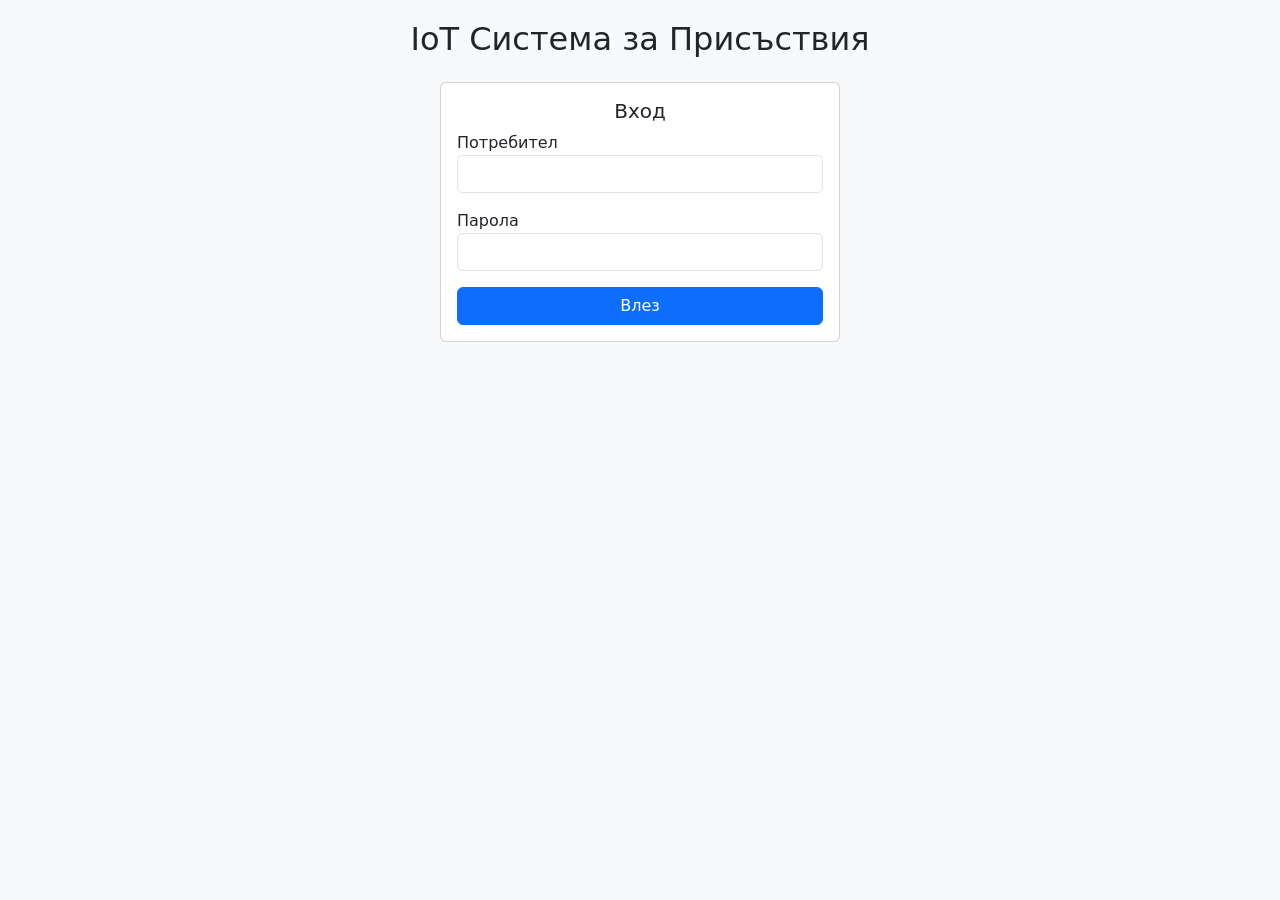
==== Students_server_FastAPI/index.html @ b5bf38dc "Student_system_server is updated to Students_server_FastAPI. The C code for the server is changed in" ====
<!DOCTYPE html>
<html lang="bg">
<head>
    <meta charset="UTF-8">
    <meta name="viewport" content="width=device-width, initial-scale=1.0">
    <title>Система за Присъствия</title>
    <link href="https://cdn.jsdelivr.net/npm/bootstrap@5.3.0/dist/css/bootstrap.min.css" rel="stylesheet">
    <style>
        .hidden { display: none !important; }
        body { background-color: #f8f9fa; padding-top: 20px; }
    </style>
</head>
<body>

<div class="container">
    <h2 class="text-center mb-4">IoT Система за Присъствия</h2>

    <div id="loginSection" class="card mx-auto" style="max-width: 400px;">
        <div class="card-body">
            <h5 class="card-title text-center">Вход</h5>
            <form id="loginForm">
                <div class="mb-3">
                    <label>Потребител</label>
                    <input type="text" id="username" class="form-control" required>
                </div>
                <div class="mb-3">
                    <label>Парола</label>
                    <input type="password" id="password" class="form-control" required>
                </div>
                <button type="submit" class="btn btn-primary w-100">Влез</button>
                <div id="loginError" class="text-danger mt-2 hidden">Грешни данни!</div>
            </form>
        </div>
    </div>

    <div id="dashboardSection" class="hidden">
        <div class="d-flex justify-content-between align-items-center mb-3">
            <h4 id="welcomeMessage">Добре дошли</h4>
            <button id="logoutBtn" class="btn btn-outline-danger">Изход</button>
        </div>

        <div id="teacherControls" class="card mb-4 hidden">
            <div class="card-header bg-success text-white">Управление на присъствия (Преподавател/Админ)</div>
            <div class="card-body">
                <form id="addAttendanceForm" class="row g-3 align-items-end">
                    <div class="col-auto">
                        <label>ID Студент</label>
                        <input type="number" id="addStudentId" class="form-control" required>
                    </div>
                    <div class="col-auto">
                        <label>ID Разписание</label>
                        <input type="number" id="addScheduleId" class="form-control" required>
                    </div>
                    <div class="col-auto">
                        <label>Статус</label>
                        <select id="addStatus" class="form-select">
                            <option value="Присъствие">Присъствие</option>
                            <option value="Отработване">Отработване</option>
                            <option value="Извинено">Извинено</option>
                        </select>
                    </div>
                    <div class="col-auto">
                        <button type="submit" class="btn btn-success">Добави ръчно</button>
                    </div>
                </form>
            </div>
        </div>

        <div class="card">
            <div class="card-header">Записи на присъствия</div>
            <div class="card-body">
                <table class="table table-striped">
                    <thead>
                        <tr>
                            <th>ID</th>
                            <th>Студент ID</th>
                            <th>Разписание ID</th>
                            <th>Време</th>
                            <th>Статус</th>
                            <th id="actionColumn" class="hidden">Действие</th>
                        </tr>
                    </thead>
                    <tbody id="attendanceTableBody">
                        </tbody>
                </table>
            </div>
        </div>
    </div>
</div>

<script>
    const API_BASE = "http://localhost:8000";
    let token = localStorage.getItem("token");
    let userRole = null;

    // Помощна функция за декодиране на JWT
    function parseJwt(token) {
        try {
            return JSON.parse(atob(token.split('.')[1]));
        } catch (e) {
            return null;
        }
    }

    // Проверка на състоянието при зареждане
    function checkAuthState() {
        if (token) {
            const payload = parseJwt(token);
            if (payload) {
                userRole = payload.role;
                document.getElementById('loginSection').classList.add('hidden');
                document.getElementById('dashboardSection').classList.remove('hidden');
                document.getElementById('welcomeMessage').innerText = `Здравей, ${payload.sub} (${userRole})`;
                
                if (userRole === 'teacher' || userRole === 'admin') {
                    document.getElementById('teacherControls').classList.remove('hidden');
                    document.getElementById('actionColumn').classList.remove('hidden');
                }
                loadAttendance();
            } else {
                logout();
            }
        }
    }

    // Логин логика
    document.getElementById('loginForm').addEventListener('submit', async (e) => {
        e.preventDefault();
        const formData = new FormData();
        formData.append("username", document.getElementById('username').value);
        formData.append("password", document.getElementById('password').value);

        try {
            const response = await fetch(`${API_BASE}/auth/login`, {
                method: 'POST',
                body: formData
            });

            if (response.ok) {
                const data = await response.json();
                token = data.access_token;
                localStorage.setItem("token", token);
                document.getElementById('loginError').classList.add('hidden');
                checkAuthState();
            } else {
                document.getElementById('loginError').classList.remove('hidden');
            }
        } catch (err) {
            console.error("Грешка при връзка със сървъра", err);
        }
    });

    // Извличане на присъствията
    async function loadAttendance() {
        try {
            const response = await fetch(`${API_BASE}/attendance`, {
                headers: { 'Authorization': `Bearer ${token}` }
            });
            const data = await response.json();
            const tbody = document.getElementById('attendanceTableBody');
            tbody.innerHTML = '';

            data.forEach(att => {
                const tr = document.createElement('tr');
                let deleteBtnHtml = '';
                if (userRole === 'teacher' || userRole === 'admin') {
                    deleteBtnHtml = `<td><button onclick="deleteAttendance(${att.id})" class="btn btn-sm btn-danger">Изтрий</button></td>`;
                }
                
                tr.innerHTML = `
                    <td>${att.id}</td>
                    <td>${att.student_id}</td>
                    <td>${att.schedule_id}</td>
                    <td>${new Date(att.timestamp).toLocaleString('bg-BG')}</td>
                    <td><span class="badge bg-info">${att.status}</span></td>
                    ${deleteBtnHtml}
                `;
                tbody.appendChild(tr);
            });
        } catch (err) {
            console.error("Грешка при зареждане на данните", err);
        }
    }

    // Ръчно добавяне на присъствие
    document.getElementById('addAttendanceForm').addEventListener('submit', async (e) => {
        e.preventDefault();
        const studentId = document.getElementById('addStudentId').value;
        const scheduleId = document.getElementById('addScheduleId').value;
        const status = document.getElementById('addStatus').value;

        // POST заявка с query параметри (така както е дефиниран ендпойнтът във FastAPI)
        const url = `${API_BASE}/attendance?student_id=${studentId}&schedule_id=${scheduleId}&status=${status}`;
        
        try {
            const response = await fetch(url, {
                method: 'POST',
                headers: { 'Authorization': `Bearer ${token}` }
            });
            if (response.ok) {
                loadAttendance();
                document.getElementById('addAttendanceForm').reset();
            } else {
                const err = await response.json();
                alert(`Грешка: ${err.detail}`);
            }
        } catch (err) {
            console.error(err);
        }
    });

    // Изтриване на присъствие
    async function deleteAttendance(id) {
        if (!confirm("Сигурни ли сте, че искате да изтриете този запис?")) return;
        try {
            const response = await fetch(`${API_BASE}/attendance/${id}`, {
                method: 'DELETE',
                headers: { 'Authorization': `Bearer ${token}` }
            });
            if (response.ok) {
                loadAttendance();
            } else {
                const err = await response.json();
                alert(`Грешка: ${err.detail}`);
            }
        } catch (err) {
            console.error(err);
        }
    }

    // Изход
    document.getElementById('logoutBtn').addEventListener('click', logout);
    function logout() {
        token = null;
        userRole = null;
        localStorage.removeItem("token");
        document.getElementById('dashboardSection').classList.add('hidden');
        document.getElementById('loginSection').classList.remove('hidden');
        document.getElementById('loginForm').reset();
    }

    // Инициализация
    checkAuthState();
</script>
</body>
</html>
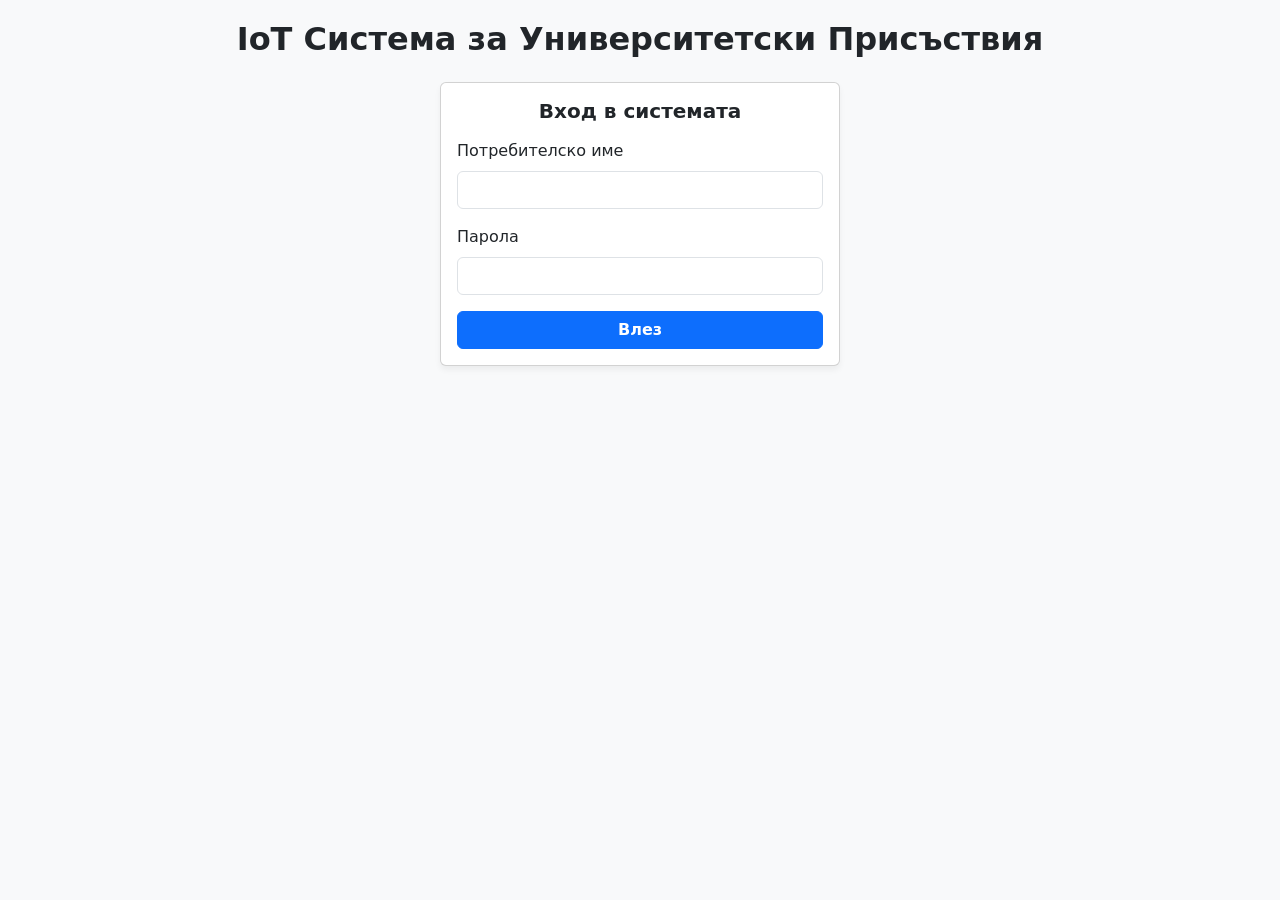
==== commit 755a0b34: "Added all of basic CRUD functionalities, including in the frontend" ====
--- a/Students_server_FastAPI/index.html
+++ b/Students_server_FastAPI/index.html
@@ -7,102 +7,246 @@
     <link href="https://cdn.jsdelivr.net/npm/bootstrap@5.3.0/dist/css/bootstrap.min.css" rel="stylesheet">
     <style>
         .hidden { display: none !important; }
-        body { background-color: #f8f9fa; padding-top: 20px; }
+        body { background-color: #f8f9fa; padding-top: 20px; padding-bottom: 50px; }
+        .card { box-shadow: 0 4px 6px rgba(0,0,0,0.05); margin-bottom: 20px; }
+        .table-responsive { max-height: 400px; overflow-y: auto; }
     </style>
 </head>
 <body>
 
-<div class="container">
-    <h2 class="text-center mb-4">IoT Система за Присъствия</h2>
+<div class="container-fluid" style="max-width: 1400px;">
+    <h2 class="text-center mb-4 text-dark fw-bold">IoT Система за Университетски Присъствия</h2>
 
     <div id="loginSection" class="card mx-auto" style="max-width: 400px;">
         <div class="card-body">
-            <h5 class="card-title text-center">Вход</h5>
+            <h5 class="card-title text-center fw-bold mb-3">Вход в системата</h5>
             <form id="loginForm">
                 <div class="mb-3">
-                    <label>Потребител</label>
+                    <label class="form-label">Потребителско име</label>
                     <input type="text" id="username" class="form-control" required>
                 </div>
                 <div class="mb-3">
-                    <label>Парола</label>
+                    <label class="form-label">Парола</label>
                     <input type="password" id="password" class="form-control" required>
                 </div>
-                <button type="submit" class="btn btn-primary w-100">Влез</button>
-                <div id="loginError" class="text-danger mt-2 hidden">Грешни данни!</div>
+                <button type="submit" class="btn btn-primary w-100 fw-bold">Влез</button>
+                <div id="loginError" class="text-danger mt-2 text-center hidden">Грешни потребителски данни!</div>
             </form>
         </div>
     </div>
 
     <div id="dashboardSection" class="hidden">
-        <div class="d-flex justify-content-between align-items-center mb-3">
-            <h4 id="welcomeMessage">Добре дошли</h4>
-            <button id="logoutBtn" class="btn btn-outline-danger">Изход</button>
+        <div class="d-flex justify-content-between align-items-center mb-4 bg-white p-3 rounded shadow-sm border">
+            <h5 id="welcomeMessage" class="mb-0 fw-bold text-secondary">Добре дошли</h5>
+            <div>
+                <button id="showCurriculumBtn" class="btn btn-primary btn-sm hidden" onclick="navigate('curriculumView')">📚 Учебен план и График</button>
+                <button id="showCreateUserBtn" class="btn btn-dark btn-sm hidden me-2" onclick="navigate('createUserView')">👥 Потребители, Лица и Групи</button>
+                <button id="logoutBtn" class="btn btn-outline-danger btn-sm fw-bold">🚪 Изход</button>
+            </div>
         </div>
 
-        <div id="teacherControls" class="card mb-4 hidden">
-            <div class="card-header bg-success text-white">Управление на присъствия (Преподавател/Админ)</div>
-            <div class="card-body">
-                <form id="addAttendanceForm" class="row g-3 align-items-end">
-                    <div class="col-auto">
-                        <label>ID Студент</label>
-                        <input type="number" id="addStudentId" class="form-control" required>
-                    </div>
-                    <div class="col-auto">
-                        <label>ID Разписание</label>
-                        <input type="number" id="addScheduleId" class="form-control" required>
-                    </div>
-                    <div class="col-auto">
-                        <label>Статус</label>
-                        <select id="addStatus" class="form-select">
-                            <option value="Присъствие">Присъствие</option>
-                            <option value="Отработване">Отработване</option>
-                            <option value="Извинено">Извинено</option>
+        <div id="attendanceView" class="view-panel">
+            <div id="teacherControls" class="card border-success hidden">
+                <div class="card-header bg-success text-white fw-bold">✍️ Ръчно отчитане на посещение</div>
+                <div class="card-body">
+                    <form id="addAttendanceForm" class="row g-3 align-items-end">
+                        <div class="col-md-2">
+                            <label class="small fw-bold text-muted">Филтър Група</label>
+                            <select id="filterAttGroup" class="form-select form-select-sm"><option value="" selected>-- Всички --</option></select>
+                        </div>
+                        <div class="col-md-3">
+                            <label class="small fw-bold text-muted">Студент</label>
+                            <select id="addStudentId" class="form-select form-select-sm" required><option value="" disabled selected>Зареждане...</option></select>
+                        </div>
+                        <div class="col-md-3">
+                            <label class="small fw-bold text-muted">Дисциплина и Час</label>
+                            <select id="addScheduleId" class="form-select form-select-sm" required><option value="" disabled selected>Зареждане...</option></select>
+                        </div>
+                        <div class="col-md-2">
+                            <label class="small fw-bold text-muted">Дата на провеждане</label>
+                            <input type="date" id="addDate" class="form-control form-control-sm" required>
+                        </div>
+                        <div class="col-md-1">
+                            <label class="small fw-bold text-muted">Статус</label>
+                            <select id="addStatus" class="form-select form-select-sm">
+                                <option value="present">Присъствие</option><option value="makeup">Отработване</option><option value="excused">Извинено</option>
+                            </select>
+                        </div>
+                        <div class="col-md-1"><button type="submit" class="btn btn-success btn-sm w-100 fw-bold">Запиши</button></div>
+                    </form>
+                </div>
+            </div>
+
+            <div class="card border-dark">
+                <div class="card-header bg-dark text-white fw-bold d-flex justify-content-between align-items-center">
+                    <span>📋 Дневен журнал на посещенията</span>
+                    <div class="d-flex gap-2">
+                        <input type="text" id="searchAttInput" class="form-control form-control-sm" placeholder="🔍 Търси Име или ФН..." style="width: 250px;">
+                    </div>
+                </div>
+                <div class="card-body p-0">
+                    <div class="table-responsive" style="min-height: 300px;">
+                        <table class="table table-striped table-hover mb-0 align-middle">
+                            <thead class="table-secondary">
+                                <tr><th>Дата и час</th><th>Студент</th><th>Дисциплина (Тип)</th><th>Статус</th><th>Източник</th><th id="actionColumn" class="hidden text-center">Действия</th></tr>
+                            </thead>
+                            <tbody id="attendanceTableBody">
+                                <tr><td colspan="6" class="text-center text-muted">Зареждане на данни...</td></tr>
+                            </tbody>
+                        </table>
+                    </div>
+                </div>
+                <div class="card-footer bg-light d-flex justify-content-between align-items-center">
+                    <span id="attTotalRecords" class="small fw-bold text-muted">Общо: 0 записа</span>
+                    <div class="btn-group">
+                        <button id="btnPrevPage" class="btn btn-sm btn-outline-dark fw-bold">← Предишна</button>
+                        <span id="attPageInfo" class="btn btn-sm btn-dark disabled">Стр. 1</span>
+                        <button id="btnNextPage" class="btn btn-sm btn-outline-dark fw-bold">Следваща →</button>
+                    </div>
+                </div>
+            </div>
+        </div>
+
+        <div id="createUserView" class="view-panel hidden">
+            <div class="card border-dark mb-4">
+                <div class="card-header bg-dark text-white d-flex justify-content-between align-items-center fw-bold">
+                    <span>➕ Регистрация на нов Студент / Преподавател / Админ</span>
+                    <button class="btn btn-sm btn-outline-light" onclick="navigate('attendanceView')">← Обратно към присъствия</button>
+                </div>
+                <div class="card-body">
+                    <div class="mb-3 col-md-3">
+                        <label class="fw-bold text-secondary">Изберете тип профил:</label>
+                        <select id="clerkRoleSelector" class="form-select bg-light fw-bold">
+                            <option value="student">Студент</option><option value="teacher">Преподавател</option><option value="admin">Администратор</option>
                         </select>
                     </div>
-                    <div class="col-auto">
-                        <button type="submit" class="btn btn-success">Добави ръчно</button>
-                    </div>
-                </form>
+                    <form id="clerkRegistrationForm" class="row g-3">
+                        <div class="col-md-6" id="clerkNameWrapper"><label class="form-label">Три имена</label><input type="text" id="clerkName" class="form-control" required></div>
+                        <div class="col-md-3"><label class="form-label">Потребителско име</label><input type="text" id="clerkUsername" class="form-control" required></div>
+                        <div class="col-md-3"><label class="form-label">Парола</label><input type="password" id="clerkPassword" class="form-control" required></div>
+                        <div id="clerkStudentFields" class="row g-3 mt-1 p-0 m-0">
+                            <div class="col-md-3"><label class="text-primary fw-bold">Факултетен номер</label><input type="text" id="clerkFacultyNumber" class="form-control border-primary"></div>
+                            <div class="col-md-3"><label class="text-primary fw-bold">RFID UID код</label><input type="text" id="clerkRfidUid" class="form-control border-primary"></div>
+                            <div class="col-md-2"><label class="text-primary fw-bold">Група (номер)</label><input type="text" id="clerkGroupName" class="form-control border-primary"></div>
+                            <div class="col-md-2"><label class="text-primary fw-bold">Курс</label>
+                                <select id="clerkGroupYear" class="form-select border-primary"><option value="1">1</option><option value="2">2</option><option value="3">3</option><option value="4">4</option></select>
+                            </div>
+                            <div class="col-md-2"><label class="text-primary fw-bold">Специалност</label><input type="text" id="clerkGroupMajor" class="form-control border-primary" placeholder="КСТ"></div>
+                        </div>
+                        <div id="clerkTeacherFields" class="row g-3 mt-1 p-0 m-0 hidden">
+                            <div class="col-md-6"><label class="text-success fw-bold">Академична длъжност</label><input type="text" id="clerkTitle" class="form-control border-success"></div>
+                            <div class="col-md-6"><label class="text-success fw-bold">Катедра</label><input type="text" id="clerkDepartment" class="form-control border-success"></div>
+                        </div>
+                        <div class="col-12 mt-3"><button type="submit" class="btn btn-dark w-100 fw-bold">Запиши в системата</button></div>
+                    </form>
+                </div>
+            </div>
+            
+            <div class="row g-3">
+                <div class="col-md-5">
+                    <div class="card border-primary h-100"><div class="card-header bg-primary text-white fw-bold">👨‍🎓 Студенти</div>
+                        <div class="card-body p-0"><div class="table-responsive"><table class="table table-sm table-striped mb-0 align-middle"><thead class="table-light"><tr><th>Име</th><th>ФН</th><th class="text-end">Действие</th></tr></thead><tbody id="adminStudentsTableBody"></tbody></table></div></div>
+                    </div>
+                </div>
+                <div class="col-md-4">
+                    <div class="card border-success h-100"><div class="card-header bg-success text-white fw-bold">👩‍🏫 Преподаватели</div>
+                        <div class="card-body p-0"><div class="table-responsive"><table class="table table-sm table-striped mb-0 align-middle"><thead class="table-light"><tr><th>Име</th><th>Катедра</th><th class="text-end">Действие</th></tr></thead><tbody id="adminTeachersTableBody"></tbody></table></div></div>
+                    </div>
+                </div>
+                <div class="col-md-3">
+                    <div class="card border-warning h-100"><div class="card-header bg-warning text-dark fw-bold">📚 Групи</div>
+                        <div class="card-body p-0"><div class="table-responsive"><table class="table table-sm table-striped mb-0 align-middle"><thead class="table-light"><tr><th>Група</th><th>Спец.</th><th class="text-end">Действие</th></tr></thead><tbody id="adminGroupsTableBody"></tbody></table></div></div>
+                    </div>
+                </div>
             </div>
         </div>
 
-        <div class="card">
-            <div class="card-header">Записи на присъствия</div>
-            <div class="card-body">
-                <table class="table table-striped">
-                    <thead>
-                        <tr>
-                            <th>ID</th>
-                            <th>Студент ID</th>
-                            <th>Разписание ID</th>
-                            <th>Време</th>
-                            <th>Статус</th>
-                            <th id="actionColumn" class="hidden">Действие</th>
-                        </tr>
-                    </thead>
-                    <tbody id="attendanceTableBody">
-                        </tbody>
-                </table>
+        <div id="curriculumView" class="view-panel hidden">
+            <div class="d-flex justify-content-between align-items-center mb-3">
+                <h3 class="mb-0 fw-bold text-dark">Администриране на Семестриалния План</h3>
+                <button onclick="navigate('attendanceView')" class="btn btn-outline-dark btn-sm">← Назад</button>
+            </div>
+            
+            <div class="row g-3">
+                <div class="col-md-4">
+                    <div class="card border-dark h-100"><div class="card-header bg-dark text-white fw-bold">1. Дисциплини (Courses)</div>
+                        <div class="card-body d-flex flex-column">
+                            <form id="createCourseForm" class="mb-3">
+                                <div class="input-group input-group-sm"><input type="text" id="courseName" class="form-control" placeholder="Име на предмет" required><button type="submit" class="btn btn-dark fw-bold">Добави</button></div>
+                            </form>
+                            <hr class="mt-0"><div class="overflow-auto"><ul class="list-group list-group-flush" id="coursesList"></ul></div>
+                        </div>
+                    </div>
+                </div>
+
+                <div class="col-md-4">
+                    <div class="card border-secondary h-100"><div class="card-header bg-secondary text-white fw-bold">2. Зачисляване на Учебен План</div>
+                        <div class="card-body d-flex flex-column">
+                            <form id="createGroupCourseForm" class="mb-3 row g-2">
+                                <div class="mb-1"><select id="gcGroupId" class="form-select form-select-sm" required></select></div>
+                                <div class="mb-1"><select id="gcCourseId" class="form-select form-select-sm" required></select></div>
+                                <div class="mb-1"><select id="gcTeacherId" class="form-select form-select-sm"></select></div>
+                                <div class="mb-2"><select id="gcType" class="form-select form-select-sm"><option value="lecture">Лекция</option><option value="exercise">Упражнение</option><option value="lab">Лабораторно упр.</option></select></div>
+                                <button type="submit" class="btn btn-secondary btn-sm w-100 fw-bold">Свържи в план</button>
+                            </form>
+                            <hr class="mt-0"><div class="overflow-auto"><ul class="list-group list-group-flush" id="groupCoursesList"></ul></div>
+                        </div>
+                    </div>
+                </div>
+
+                <div class="col-md-4">
+                    <div class="card border-primary h-100"><div class="card-header bg-primary text-white fw-bold">3. Седмичен График на Залите</div>
+                        <div class="card-body d-flex flex-column" style="max-height: 550px; overflow-y: auto;">
+                            <form id="createScheduleForm" class="row g-2 small">
+                                <div class="col-12"><select id="schedGcId" class="form-select form-select-sm" required></select></div>
+                                <div class="col-6"><input type="text" id="schedRoom" class="form-control form-control-sm" placeholder="Зала №" required></div>
+                                <div class="col-6"><select id="schedDay" class="form-select form-select-sm"><option value="0">Понеделник</option><option value="1">Вторник</option><option value="2">Сряда</option><option value="3">Четвъртък</option><option value="4">Петък</option><option value="5">Събота</option></select></div>
+                                <div class="col-6"><label class="m-0">Начало</label><input type="time" id="schedStartTime" class="form-control form-control-sm" required></div>
+                                <div class="col-6"><label class="m-0">Край</label><input type="time" id="schedEndTime" class="form-control form-control-sm" required></div>
+                                <div class="col-6"><select id="schedParity" class="form-select form-select-sm"><option value="all">Всяка седм.</option><option value="odd">Нечетна</option><option value="even">Четна</option></select></div>
+                                <div class="col-6"><select id="schedSubgroup" class="form-select form-select-sm"><option value="">Цяла група</option><option value="A">Поток А</option><option value="B">Поток Б</option></select></div>
+                                <div class="col-6"><label class="m-0">От дата</label><input type="date" id="schedStartDate" class="form-control form-control-sm" required></div>
+                                <div class="col-6"><label class="m-0">До дата</label><input type="date" id="schedEndDate" class="form-control form-control-sm" required></div>
+                                <div class="col-12"><button type="submit" class="btn btn-primary btn-sm w-100 fw-bold">Запиши в Часовия график</button></div>
+                            </form>
+                            <hr><div class="overflow-auto"><ul class="list-group list-group-flush" id="schedulesList"></ul></div>
+                        </div>
+                    </div>
+                </div>
             </div>
         </div>
     </div>
 </div>
 
+<div class="modal fade" id="editAttendanceModal" tabindex="-1"><div class="modal-dialog modal-sm"><div class="modal-content"><div class="modal-header bg-warning fw-bold"><h5>✏️ Редакция Статус</h5><button type="button" class="btn-close" data-bs-dismiss="modal"></button></div><form id="editAttendanceForm"><div class="modal-body"><input type="hidden" id="editAttId"><label>Нов Статус</label><select id="editAttStatus" class="form-select"><option value="present">Присъствие</option><option value="makeup">Отработване</option><option value="excused">Извинено</option></select></div><div class="modal-footer"><button type="submit" class="btn btn-primary btn-sm w-100">Запази</button></div></form></div></div></div>
+
+<div class="modal fade" id="editGroupModal" tabindex="-1"><div class="modal-dialog modal-sm"><div class="modal-content"><div class="modal-header bg-warning fw-bold"><h5>✏️ Редакция Група</h5><button type="button" class="btn-close" data-bs-dismiss="modal"></button></div><form id="editGroupForm"><div class="modal-body"><input type="hidden" id="editGroupId"><div class="mb-2"><label>Група (Номер)</label><input type="text" id="editGroupName" class="form-control"></div><div class="mb-2"><label>Курс</label><input type="number" id="editGroupYear" class="form-control"></div><div class="mb-2"><label>Спец.</label><input type="text" id="editGroupMajor" class="form-control"></div></div><div class="modal-footer"><button type="submit" class="btn btn-primary btn-sm w-100">Запази</button></div></form></div></div></div>
+
+<div class="modal fade" id="editStudentModal" tabindex="-1"><div class="modal-dialog"><div class="modal-content"><div class="modal-header bg-warning fw-bold"><h5>✏️ Редакция на Студент</h5><button type="button" class="btn-close" data-bs-dismiss="modal"></button></div><form id="editStudentForm"><div class="modal-body"><input type="hidden" id="editStudentId"><div class="mb-2"><label>Три имена</label><input type="text" id="editStudentName" class="form-control" required></div><div class="mb-2"><label>Факултетен номер</label><input type="text" id="editStudentFN" class="form-control" required></div><div class="mb-2"><label>RFID UID код</label><input type="text" id="editStudentRFID" class="form-control" required></div><div class="row g-2 border p-2 bg-light rounded"><p class="m-0 small fw-bold text-muted">Нова структура на Групата (при промяна)</p><div class="col-4"><input type="text" id="editStudentGName" class="form-control form-control-sm" placeholder="Група"></div><div class="col-4"><input type="number" id="editStudentGYear" class="form-control form-control-sm" placeholder="Курс"></div><div class="col-4"><input type="text" id="editStudentGMajor" class="form-control form-control-sm" placeholder="Спец."></div></div></div><div class="modal-footer"><button type="submit" class="btn btn-primary btn-sm">Запази</button></div></form></div></div></div>
+
+<div class="modal fade" id="editTeacherModal" tabindex="-1"><div class="modal-dialog"><div class="modal-content"><div class="modal-header bg-warning fw-bold"><h5>✏️ Редакция на Преподавател</h5><button type="button" class="btn-close" data-bs-dismiss="modal"></button></div><form id="editTeacherForm"><div class="modal-body"><input type="hidden" id="editTeacherId"><div class="mb-2"><label>Име</label><input type="text" id="editTeacherName" class="form-control" required></div><div class="mb-2"><label>Академична титла</label><input type="text" id="editTeacherTitle" class="form-control"></div><div class="mb-2"><label>Катедра</label><input type="text" id="editTeacherDept" class="form-control"></div></div><div class="modal-footer"><button type="submit" class="btn btn-primary btn-sm">Запази</button></div></form></div></div></div>
+
+<div class="modal fade" id="editCourseModal" tabindex="-1"><div class="modal-dialog modal-sm"><div class="modal-content"><div class="modal-header bg-warning fw-bold"><h5>✏️ Редакция на Дисциплина</h5><button type="button" class="btn-close" data-bs-dismiss="modal"></button></div><form id="editCourseForm"><div class="modal-body"><input type="hidden" id="editCourseId"><div class="mb-3"><label>Име на предмета</label><input type="text" id="editCourseName" class="form-control" required></div></div><div class="modal-footer"><button type="submit" class="btn btn-primary btn-sm w-100">Запази</button></div></form></div></div></div>
+
+<div class="modal fade" id="editGroupCourseModal" tabindex="-1"><div class="modal-dialog"><div class="modal-content"><div class="modal-header bg-warning fw-bold"><h5>✏️ Редакция на зачислен план</h5><button type="button" class="btn-close" data-bs-dismiss="modal"></button></div><form id="editGroupCourseForm"><div class="modal-body"><input type="hidden" id="editGcId"><div class="mb-2"><label>Група</label><select id="editGcGroupId" class="form-select"></select></div><div class="mb-2"><label>Предмет</label><select id="editGcCourseId" class="form-select"></select></div><div class="mb-2"><label>Преподавател</label><select id="editGcTeacherId" class="form-select"></select></div><div class="mb-2"><label>Тип урок</label><select id="editGcType" class="form-select"><option value="lecture">Лекция</option><option value="exercise">Упражнение</option><option value="lab">Лабораторно упр.</option></select></div><div class="mb-2"><label>Семестър</label><input type="number" id="editGcSemester" class="form-control"></div></div><div class="modal-footer"><button type="submit" class="btn btn-primary btn-sm">Запази</button></div></form></div></div></div>
+
+<div class="modal fade" id="editScheduleModal" tabindex="-1"><div class="modal-dialog"><div class="modal-content"><div class="modal-header bg-warning fw-bold"><h5>✏️ Редакция на Час от Графика</h5><button type="button" class="btn-close" data-bs-dismiss="modal"></button></div><form id="editScheduleForm"><div class="modal-body row g-2 small"><input type="hidden" id="editSchedId"><div class="col-6"><label>Зала</label><input type="text" id="editSchedRoom" class="form-control form-control-sm" required></div><div class="col-6"><label>Ден</label><select id="editSchedDay" class="form-select form-select-sm"><option value="0">Понеделник</option><option value="1">Вторник</option><option value="2">Сряда</option><option value="3">Четвъртък</option><option value="4">Петък</option><option value="5">Събота</option></select></div><div class="col-6"><label>Начало</label><input type="time" id="editSchedStart" class="form-control form-control-sm" required></div><div class="col-6"><label>Край</label><input type="time" id="editSchedEnd" class="form-control form-control-sm" required></div><div class="col-6"><label>Седмица</label><select id="editSchedParity" class="form-select form-select-sm"><option value="all">Всяка</option><option value="odd">Нечетна</option><option value="even">Четна</option></select></div><div class="col-6"><label>Подгрупа</label><select id="editSchedSub" class="form-select form-select-sm"><option value="">Цялата</option><option value="A">А</option><option value="B">Б</option></select></div><div class="col-6"><label>От дата</label><input type="date" id="editSchedSDate" class="form-control form-control-sm" required></div><div class="col-6"><label>До дата</label><input type="date" id="editSchedEDate" class="form-control form-control-sm" required></div></div><div class="modal-footer"><button type="submit" class="btn btn-primary btn-sm">Запази</button></div></form></div></div></div>
+
+<script src="https://cdn.jsdelivr.net/npm/bootstrap@5.3.0/dist/js/bootstrap.bundle.min.js"></script>
 <script>
     const API_BASE = "http://localhost:8000";
     let token = localStorage.getItem("token");
     let userRole = null;
-
-    // Помощна функция за декодиране на JWT
-    function parseJwt(token) {
-        try {
-            return JSON.parse(atob(token.split('.')[1]));
-        } catch (e) {
-            return null;
-        }
-    }
-
-    // Проверка на състоянието при зареждане
+    let globalData = { groups: [], courses: [], teachers: [], students: [], groupCourses: [], schedules: [] };
+
+    // Променливи за Пагинация
+    let currentPage = 1;
+    const itemsPerPage = 50;
+    let searchTimer = null;
+
+    function parseJwt(t) { try { return JSON.parse(atob(t.split('.')[1])); } catch (e) { return null; } }
+    function navigate(viewId) { document.querySelectorAll('.view-panel').forEach(p => p.classList.add('hidden')); document.getElementById(viewId).classList.remove('hidden'); }
+
     function checkAuthState() {
         if (token) {
             const payload = parseJwt(token);
@@ -110,136 +254,238 @@
                 userRole = payload.role;
                 document.getElementById('loginSection').classList.add('hidden');
                 document.getElementById('dashboardSection').classList.remove('hidden');
-                document.getElementById('welcomeMessage').innerText = `Здравей, ${payload.sub} (${userRole})`;
+                document.getElementById('welcomeMessage').innerText = `Здравей, ${payload.sub} [${userRole.toUpperCase()}]`;
                 
                 if (userRole === 'teacher' || userRole === 'admin') {
                     document.getElementById('teacherControls').classList.remove('hidden');
                     document.getElementById('actionColumn').classList.remove('hidden');
                 }
+                if (userRole === 'admin') {
+                    document.getElementById('showCreateUserBtn').classList.remove('hidden');
+                    document.getElementById('showCurriculumBtn').classList.remove('hidden');
+                }
                 loadAttendance();
-            } else {
-                logout();
-            }
+                if (userRole === 'admin' || userRole === 'teacher') loadDropdownData();
+            } else { logout(); }
         }
     }
 
-    // Логин логика
     document.getElementById('loginForm').addEventListener('submit', async (e) => {
-        e.preventDefault();
-        const formData = new FormData();
-        formData.append("username", document.getElementById('username').value);
-        formData.append("password", document.getElementById('password').value);
-
+        e.preventDefault(); const fd = new FormData(); fd.append("username", document.getElementById('username').value); fd.append("password", document.getElementById('password').value);
+        try { const r = await fetch(`${API_BASE}/auth/login`, { method: 'POST', body: fd });
+            if (r.ok) { token = (await r.json()).access_token; localStorage.setItem("token", token); document.getElementById('loginError').classList.add('hidden'); checkAuthState(); } 
+            else { document.getElementById('loginError').classList.remove('hidden'); }
+        } catch (err) { console.error(err); }
+    });
+
+    async function loadDropdownData() {
+        const h = { 'Authorization': `Bearer ${token}` };
         try {
-            const response = await fetch(`${API_BASE}/auth/login`, {
-                method: 'POST',
-                body: formData
-            });
-
-            if (response.ok) {
-                const data = await response.json();
-                token = data.access_token;
-                localStorage.setItem("token", token);
-                document.getElementById('loginError').classList.add('hidden');
-                checkAuthState();
-            } else {
-                document.getElementById('loginError').classList.remove('hidden');
-            }
-        } catch (err) {
-            console.error("Грешка при връзка със сървъра", err);
+            // Добавяме проверка r.ok, за да връщаме празен масив [] при грешка, вместо да крашва
+            const [grp, crs, tchr, std, gc, sch] = await Promise.all([
+                fetch(`${API_BASE}/auth/groups`, {headers:h}).then(r => r.ok ? r.json() : []),
+                fetch(`${API_BASE}/admin/courses`, {headers:h}).then(r => r.ok ? r.json() : []),
+                fetch(`${API_BASE}/auth/teachers`, {headers:h}).then(r => r.ok ? r.json() : []),
+                fetch(`${API_BASE}/auth/students`, {headers:h}).then(r => r.ok ? r.json() : []),
+                fetch(`${API_BASE}/admin/group-courses`, {headers:h}).then(r => r.ok ? r.json() : []),
+                fetch(`${API_BASE}/admin/schedules`, {headers:h}).then(r => r.ok ? r.json() : [])
+            ]);
+            globalData = { groups: grp, courses: crs, teachers: tchr, students: std, groupCourses: gc, schedules: sch };
+            populateDropdowns(); populateAdminLists();
+        } catch (e) { console.error("Грешка при зареждане на справочните данни:", e); }
+    }
+
+    function populateDropdowns() {
+        const fill = (id, arr, template) => {
+            const el = document.getElementById(id); if (!el) return;
+            el.innerHTML = '<option value="" disabled selected>-- Изберете --</option>';
+            arr.forEach(x => el.innerHTML += template(x));
+        };
+        fill('gcGroupId', globalData.groups, g => `<option value="${g.id}">Гр. ${g.name} (${g.major})</option>`);
+        fill('editGcGroupId', globalData.groups, g => `<option value="${g.id}">Гр. ${g.name} (${g.major})</option>`);
+        fill('gcCourseId', globalData.courses, c => `<option value="${c.id}">${c.name}</option>`);
+        fill('editGcCourseId', globalData.courses, c => `<option value="${c.id}">${c.name}</option>`);
+        fill('gcTeacherId', globalData.teachers, t => `<option value="${t.id}">${t.title||''} ${t.name}</option>`);
+        fill('editGcTeacherId', globalData.teachers, t => `<option value="${t.id}">${t.title||''} ${t.name}</option>`);
+        document.getElementById('gcTeacherId').innerHTML = '<option value="">-- Без преподавател --</option>' + document.getElementById('gcTeacherId').innerHTML;
+        document.getElementById('editGcTeacherId').innerHTML = '<option value="">-- Без преподавател --</option>' + document.getElementById('editGcTeacherId').innerHTML;
+
+        const tm = { 'lecture': 'Лекция', 'exercise': 'Упраж.', 'lab': 'Лаб.' };
+        fill('schedGcId', globalData.groupCourses, gc => {
+            let g = globalData.groups.find(x => x.id === gc.group_id), c = globalData.courses.find(x => x.id === gc.course_id);
+            return `<option value="${gc.id}">Гр. ${g?.name||'?'} - ${c?.name||'?'} (${tm[gc.type]})</option>`;
+        });
+        
+        const fGrp = document.getElementById('filterAttGroup'); if(fGrp) {
+            fGrp.innerHTML = '<option value="" selected>-- Всички --</option>';
+            globalData.groups.forEach(g => fGrp.innerHTML += `<option value="${g.id}">Група ${g.name}</option>`);
         }
-    });
-
-    // Извличане на присъствията
+        renderFilteredStudents("");
+
+        const days = ["Пон", "Вто", "Сря", "Чет", "Пет", "Съб", "Нед"];
+        fill('addScheduleId', globalData.schedules, s => {
+            let gc = globalData.groupCourses.find(x => x.id === s.group_course_id);
+            let c = globalData.courses.find(x => gc && x.id === gc.course_id);
+            return `<option value="${s.id}">${c?.name||'Предмет'} (${tm[gc?.type]}) | ${days[s.day_of_week]} ${s.start_time} (Зала ${s.room_number})</option>`;
+        });
+    }
+
+    function renderFilteredStudents(gId) {
+        const el = document.getElementById('addStudentId'); if(!el) return;
+        el.innerHTML = '<option value="" disabled selected>Изберете студент...</option>';
+        let arr = globalData.students; if(gId) arr = arr.filter(s => s.group_id == parseInt(gId));
+        arr.forEach(s => el.innerHTML += `<option value="${s.student_id}">${s.name} (ФН: ${s.faculty_number})</option>`);
+    }
+    document.getElementById('filterAttGroup')?.addEventListener('change', (e) => renderFilteredStudents(e.target.value));
+
+    function populateAdminLists() {
+        const cList = document.getElementById('coursesList'); if(cList) { cList.innerHTML=''; globalData.courses.forEach(c => cList.innerHTML+=`<li class="list-group-item d-flex justify-content-between align-middle py-1 px-2"><span class="small">${c.name}</span><button class="btn btn-link btn-sm p-0 text-decoration-none" onclick="openEditCourse(${c.id}, '${c.name.replace(/'/g, "\\'")}')">✏️</button></li>`);}
+        const gcList = document.getElementById('groupCoursesList'); if(gcList) { gcList.innerHTML=''; globalData.groupCourses.forEach(gc => { let g=globalData.groups.find(x=>x.id===gc.group_id); let c=globalData.courses.find(x=>x.id===gc.course_id); gcList.innerHTML+=`<li class="list-group-item d-flex justify-content-between align-middle py-1 px-2"><span class="small">Гр.${g?.name} - ${c?.name}</span><button class="btn btn-link btn-sm p-0 text-decoration-none" onclick="openEditGc(${gc.id}, ${gc.group_id}, ${gc.course_id}, ${gc.teacher_id}, '${gc.type}', ${gc.semester})">✏️</button></li>` });}
+        const sList = document.getElementById('schedulesList'); if(sList) { sList.innerHTML=''; globalData.schedules.forEach(s => { let gc=globalData.groupCourses.find(x=>x.id===s.group_course_id); let c=globalData.courses.find(x=>gc && x.id===gc.course_id); sList.innerHTML+=`<li class="list-group-item d-flex justify-content-between align-middle py-1 px-2"><span class="small">${c?.name||'Час'} - Зала ${s.room_number}</span><button class="btn btn-link btn-sm p-0 text-decoration-none" onclick="openEditSched(${s.id},'${s.room_number}',${s.day_of_week},'${s.start_time}','${s.end_time}','${s.week_parity}','${s.subgroup||''}','${s.start_date}','${s.end_date}')">✏️</button></li>` });}
+        
+        const stdBody = document.getElementById('adminStudentsTableBody'); if(stdBody) {stdBody.innerHTML=''; globalData.students.forEach(s => stdBody.innerHTML+=`<tr><td>${s.name}</td><td>${s.faculty_number}</td><td class="text-end"><button class="btn btn-sm btn-outline-secondary py-0" onclick="openEditStudent(${s.student_id},'${s.name}','${s.faculty_number}','${s.rfid_uid}')">✏️</button></td></tr>`);}
+        const tchBody = document.getElementById('adminTeachersTableBody'); if(tchBody) {tchBody.innerHTML=''; globalData.teachers.forEach(t => tchBody.innerHTML+=`<tr><td>${t.title||''} ${t.name}</td><td>${t.department||'-'}</td><td class="text-end"><button class="btn btn-sm btn-outline-secondary py-0" onclick="openEditTeacher(${t.id},'${t.name}','${t.title||''}','${t.department||''}')">✏️</button></td></tr>`);}
+        const grpBody = document.getElementById('adminGroupsTableBody'); if(grpBody) {grpBody.innerHTML=''; globalData.groups.forEach(g => grpBody.innerHTML+=`<tr><td>${g.name} (К:${g.year})</td><td>${g.major}</td><td class="text-end"><button class="btn btn-sm btn-outline-secondary py-0" onclick="openEditGroup(${g.id},'${g.name}',${g.year},'${g.major}')">✏️</button></td></tr>`);}
+    }
+
+    // ================= РЕДАКЦИЯ ОПЕРАЦИИ (MODALS + PATCH) =================
+    const patchData = async (url, body, modalId) => {
+        try { const r = await fetch(API_BASE+url, {method:'PATCH', headers:{'Content-Type':'application/json','Authorization':`Bearer ${token}`}, body:JSON.stringify(body)});
+            if(r.ok){ bootstrap.Modal.getInstance(document.getElementById(modalId)).hide(); loadDropdownData(); loadAttendance(); } else { alert((await r.json()).detail); }
+        } catch(e) { console.error(e); }
+    };
+
+    function openEditAtt(id, st) { document.getElementById('editAttId').value=id; document.getElementById('editAttStatus').value=st; new bootstrap.Modal(document.getElementById('editAttendanceModal')).show(); }
+    document.getElementById('editAttendanceForm').addEventListener('submit', (e)=>{ e.preventDefault(); patchData(`/attendance/${document.getElementById('editAttId').value}`, {status: document.getElementById('editAttStatus').value}, 'editAttendanceModal'); });
+
+    function openEditGroup(id, n, y, m) { document.getElementById('editGroupId').value=id; document.getElementById('editGroupName').value=n; document.getElementById('editGroupYear').value=y; document.getElementById('editGroupMajor').value=m; new bootstrap.Modal(document.getElementById('editGroupModal')).show(); }
+    document.getElementById('editGroupForm').addEventListener('submit', (e)=>{ e.preventDefault(); patchData(`/admin/groups/${document.getElementById('editGroupId').value}`, {name: document.getElementById('editGroupName').value, year: parseInt(document.getElementById('editGroupYear').value), major: document.getElementById('editGroupMajor').value}, 'editGroupModal'); });
+
+    function openEditCourse(id, n) { document.getElementById('editCourseId').value=id; document.getElementById('editCourseName').value=n; new bootstrap.Modal(document.getElementById('editCourseModal')).show(); }
+    document.getElementById('editCourseForm').addEventListener('submit', (e)=>{ e.preventDefault(); patchData(`/admin/courses/${document.getElementById('editCourseId').value}`, {name: document.getElementById('editCourseName').value}, 'editCourseModal'); });
+
+    function openEditGc(id, gId, cId, tId, type, sem) { document.getElementById('editGcId').value=id; document.getElementById('editGcGroupId').value=gId; document.getElementById('editGcCourseId').value=cId; document.getElementById('editGcTeacherId').value=tId||""; document.getElementById('editGcType').value=type; document.getElementById('editGcSemester').value=sem; new bootstrap.Modal(document.getElementById('editGroupCourseModal')).show(); }
+    document.getElementById('editGroupCourseForm').addEventListener('submit', (e)=>{ e.preventDefault(); patchData(`/admin/group-courses/${document.getElementById('editGcId').value}`, {group_id: parseInt(document.getElementById('editGcGroupId').value), course_id: parseInt(document.getElementById('editGcCourseId').value), teacher_id: parseInt(document.getElementById('editGcTeacherId').value)||0, type: document.getElementById('editGcType').value, semester: parseInt(document.getElementById('editGcSemester').value)||null}, 'editGroupCourseModal'); });
+
+    function openEditSched(id, r, d, s, e, p, sub, sd, ed) { document.getElementById('editSchedId').value=id; document.getElementById('editSchedRoom').value=r; document.getElementById('editSchedDay').value=d; document.getElementById('editSchedStart').value=s.substring(0,5); document.getElementById('editSchedEnd').value=e.substring(0,5); document.getElementById('editSchedParity').value=p; document.getElementById('editSchedSub').value=sub; document.getElementById('editSchedSDate').value=sd; document.getElementById('editSchedEDate').value=ed; new bootstrap.Modal(document.getElementById('editScheduleModal')).show(); }
+    document.getElementById('editScheduleForm').addEventListener('submit', (e)=>{ e.preventDefault(); patchData(`/admin/schedules/${document.getElementById('editSchedId').value}`, {room_number: document.getElementById('editSchedRoom').value, day_of_week: parseInt(document.getElementById('editSchedDay').value), start_time: document.getElementById('editSchedStart').value, end_time: document.getElementById('editSchedEnd').value, week_parity: document.getElementById('editSchedParity').value, subgroup: document.getElementById('editSchedSub').value||"", start_date: document.getElementById('editSchedSDate').value, end_date: document.getElementById('editSchedEDate').value}, 'editScheduleModal'); });
+
+    function openEditStudent(id, n, fn, rfid) { document.getElementById('editStudentId').value=id; document.getElementById('editStudentName').value=n; document.getElementById('editStudentFN').value=fn; document.getElementById('editStudentRFID').value=rfid; document.getElementById('editStudentGName').value=''; document.getElementById('editStudentGYear').value=''; document.getElementById('editStudentGMajor').value=''; new bootstrap.Modal(document.getElementById('editStudentModal')).show(); }
+    document.getElementById('editStudentForm').addEventListener('submit', (e)=>{ e.preventDefault(); patchData(`/auth/students/${document.getElementById('editStudentId').value}`, {name: document.getElementById('editStudentName').value, faculty_number: document.getElementById('editStudentFN').value, rfid_uid: document.getElementById('editStudentRFID').value, group_name: document.getElementById('editStudentGName').value||null, group_year: parseInt(document.getElementById('editStudentGYear').value)||null, group_major: document.getElementById('editStudentGMajor').value||null}, 'editStudentModal'); });
+
+    function openEditTeacher(id, n, t, d) { document.getElementById('editTeacherId').value=id; document.getElementById('editTeacherName').value=n; document.getElementById('editTeacherTitle').value=t; document.getElementById('editTeacherDept').value=d; new bootstrap.Modal(document.getElementById('editTeacherModal')).show(); }
+    document.getElementById('editTeacherForm').addEventListener('submit', (e)=>{ e.preventDefault(); patchData(`/auth/teachers/${document.getElementById('editTeacherId').value}`, {name: document.getElementById('editTeacherName').value, title: document.getElementById('editTeacherTitle').value, department: document.getElementById('editTeacherDept').value}, 'editTeacherModal'); });
+
+
+    // ================= ПРИСЪСТВИЯ (GET ПАГИНАЦИЯ + ТЪРСЕНЕ) =================
     async function loadAttendance() {
         try {
-            const response = await fetch(`${API_BASE}/attendance`, {
-                headers: { 'Authorization': `Bearer ${token}` }
-            });
-            const data = await response.json();
-            const tbody = document.getElementById('attendanceTableBody');
+            const searchEl = document.getElementById('searchAttInput');
+            const searchQuery = searchEl ? searchEl.value : '';
+            const skip = (currentPage - 1) * itemsPerPage;
+            
+            let url = `${API_BASE}/attendance?skip=${skip}&limit=${itemsPerPage}`;
+            if (searchQuery) url += `&search=${encodeURIComponent(searchQuery)}`;
+
+            const r = await fetch(url, { headers: { 'Authorization': `Bearer ${token}` } });
+            const data = await r.json(); 
+            
+            const tbody = document.getElementById('attendanceTableBody'); 
+            if (!tbody) return;
             tbody.innerHTML = '';
-
-            data.forEach(att => {
+            
+            // Защита за елементите на пагинацията
+            const totalRecordsEl = document.getElementById('attTotalRecords');
+            const pageInfoEl = document.getElementById('attPageInfo');
+            const btnPrev = document.getElementById('btnPrevPage');
+            const btnNext = document.getElementById('btnNextPage');
+
+            const totalPages = Math.ceil(data.total / itemsPerPage) || 1;
+            if(totalRecordsEl) totalRecordsEl.innerText = `Общо: ${data.total} записа`;
+            if(pageInfoEl) pageInfoEl.innerText = `Стр. ${currentPage} от ${totalPages}`;
+            if(btnPrev) btnPrev.disabled = (currentPage === 1);
+            if(btnNext) btnNext.disabled = (currentPage === totalPages);
+
+            const currUser = parseJwt(token)?.sub || '';
+            
+            if (!data.items || data.items.length === 0) {
+                tbody.innerHTML = `<tr><td colspan="6" class="text-center text-muted py-4">Няма намерени записи.</td></tr>`;
+                return;
+            }
+            
+            data.items.forEach(att => {
                 const tr = document.createElement('tr');
-                let deleteBtnHtml = '';
-                if (userRole === 'teacher' || userRole === 'admin') {
-                    deleteBtnHtml = `<td><button onclick="deleteAttendance(${att.id})" class="btn btn-sm btn-danger">Изтрий</button></td>`;
-                }
+                let badge = att.status==='present'?'bg-success':(att.status==='makeup'?'bg-warning text-dark':'bg-info text-dark');
+                let text = att.status==='present'?'Присъствие':(att.status==='makeup'?'Отработване':'Извинено');
+                let source = att.recorded_by==='Автоматичен'?'<strong class="text-primary">🤖 Автоматичен</strong>':`<span class="text-muted">✍️ Ръчно: <b>${att.recorded_by}</b></span>`;
                 
-                tr.innerHTML = `
-                    <td>${att.id}</td>
-                    <td>${att.student_id}</td>
-                    <td>${att.schedule_id}</td>
-                    <td>${new Date(att.timestamp).toLocaleString('bg-BG')}</td>
-                    <td><span class="badge bg-info">${att.status}</span></td>
-                    ${deleteBtnHtml}
-                `;
+                let canEditDel = userRole==='admin' || (userRole==='teacher' && (att.recorded_by==='Автоматичен' || att.recorded_by===currUser));
+                let actionBtns = canEditDel ? `<button class="btn btn-sm btn-outline-primary py-0 me-1" onclick="openEditAtt(${att.id}, '${att.status}')">✏️</button><button class="btn btn-sm btn-outline-danger py-0" onclick="deleteRecord(${att.id})">❌</button>` : '';
+
+                tr.innerHTML = `<td>${new Date(att.timestamp).toLocaleString('bg-BG')}</td><td><b>${att.student_name}</b></td><td>${att.course_name}</td><td><span class="badge ${badge}">${text}</span></td><td>${source}</td><td class="text-center px-3 ${userRole==='student'?'hidden':''}">${actionBtns}</td>`;
                 tbody.appendChild(tr);
             });
-        } catch (err) {
-            console.error("Грешка при зареждане на данните", err);
-        }
-    }
-
-    // Ръчно добавяне на присъствие
-    document.getElementById('addAttendanceForm').addEventListener('submit', async (e) => {
+        } catch (err) { console.error("Error in loadAttendance:", err); }
+    }
+
+    document.getElementById('btnPrevPage')?.addEventListener('click', () => { if (currentPage > 1) { currentPage--; loadAttendance(); } });
+    document.getElementById('btnNextPage')?.addEventListener('click', () => { currentPage++; loadAttendance(); });
+
+    document.getElementById('searchAttInput')?.addEventListener('input', () => {
+        clearTimeout(searchTimer);
+        searchTimer = setTimeout(() => { currentPage = 1; loadAttendance(); }, 500); 
+    });
+
+    document.getElementById('addAttendanceForm')?.addEventListener('submit', async (e) => {
         e.preventDefault();
-        const studentId = document.getElementById('addStudentId').value;
-        const scheduleId = document.getElementById('addScheduleId').value;
-        const status = document.getElementById('addStatus').value;
-
-        // POST заявка с query параметри (така както е дефиниран ендпойнтът във FastAPI)
-        const url = `${API_BASE}/attendance?student_id=${studentId}&schedule_id=${scheduleId}&status=${status}`;
-        
-        try {
-            const response = await fetch(url, {
-                method: 'POST',
-                headers: { 'Authorization': `Bearer ${token}` }
-            });
-            if (response.ok) {
-                loadAttendance();
-                document.getElementById('addAttendanceForm').reset();
-            } else {
-                const err = await response.json();
-                alert(`Грешка: ${err.detail}`);
-            }
-        } catch (err) {
-            console.error(err);
-        }
-    });
-
-    // Изтриване на присъствие
-    async function deleteAttendance(id) {
+        const url = `${API_BASE}/attendance?student_id=${document.getElementById('addStudentId').value}&schedule_id=${document.getElementById('addScheduleId').value}&status=${document.getElementById('addStatus').value}&date=${document.getElementById('addDate').value}`;
+        const r = await fetch(url, { method: 'POST', headers: { 'Authorization': `Bearer ${token}` } });
+        const res = await r.json(); alert(r.ok ? res.detail : `ГРЕШКА: ${res.detail}`);
+        if (r.ok) { loadAttendance(); document.getElementById('addAttendanceForm').reset(); document.getElementById('addDate').valueAsDate = new Date(); }
+    });
+
+    async function deleteRecord(id) {
         if (!confirm("Сигурни ли сте, че искате да изтриете този запис?")) return;
-        try {
-            const response = await fetch(`${API_BASE}/attendance/${id}`, {
-                method: 'DELETE',
-                headers: { 'Authorization': `Bearer ${token}` }
-            });
-            if (response.ok) {
-                loadAttendance();
-            } else {
-                const err = await response.json();
-                alert(`Грешка: ${err.detail}`);
-            }
-        } catch (err) {
-            console.error(err);
-        }
-    }
-
-    // Изход
-    document.getElementById('logoutBtn').addEventListener('click', logout);
-    function logout() {
-        token = null;
-        userRole = null;
-        localStorage.removeItem("token");
-        document.getElementById('dashboardSection').classList.add('hidden');
-        document.getElementById('loginSection').classList.remove('hidden');
-        document.getElementById('loginForm').reset();
-    }
-
-    // Инициализация
+        const r = await fetch(`${API_BASE}/attendance/${id}`, { method: 'DELETE', headers: { 'Authorization': `Bearer ${token}` } });
+        if (r.ok) loadAttendance(); else alert(`Грешка: ${(await r.json()).detail}`);
+    }
+
+    // ================= ПОТРЕБИТЕЛИ И УЧЕБЕН ПЛАН (CREATE) =================
+    document.getElementById('clerkRoleSelector')?.addEventListener('change', (e) => {
+        const r = e.target.value;
+        document.getElementById('clerkStudentFields').classList.toggle('hidden', r !== 'student'); document.getElementById('clerkTeacherFields').classList.toggle('hidden', r !== 'teacher');
+        document.getElementById('clerkNameWrapper').classList.toggle('hidden', r === 'admin'); document.getElementById('clerkName').required = (r !== 'admin');
+    });
+
+    document.getElementById('clerkRegistrationForm')?.addEventListener('submit', async (e) => {
+        e.preventDefault(); const role = document.getElementById('clerkRoleSelector').value;
+        let url = `${API_BASE}/auth/register/student`, body = { username: document.getElementById('clerkUsername').value, password: document.getElementById('clerkPassword').value, name: document.getElementById('clerkName').value };
+        if (role === 'student') { body.faculty_number = document.getElementById('clerkFacultyNumber').value; body.rfid_uid = document.getElementById('clerkRfidUid').value; body.group_name = document.getElementById('clerkGroupName').value; body.group_year = parseInt(document.getElementById('clerkGroupYear').value); body.group_major = document.getElementById('clerkGroupMajor').value.toUpperCase(); } 
+        else if (role === 'teacher') { url = `${API_BASE}/auth/register/teacher`; body.title = document.getElementById('clerkTitle').value||null; body.department = document.getElementById('clerkDepartment').value||null; } 
+        else { url = `${API_BASE}/auth/register/admin`; delete body.name; }
+
+        const r = await fetch(url, { method: 'POST', headers: { 'Content-Type': 'application/json', 'Authorization': `Bearer ${token}` }, body: JSON.stringify(body) });
+        if (r.ok) { alert((await r.json()).detail); document.getElementById('clerkRegistrationForm').reset(); loadDropdownData(); } else alert(`Грешка: ${(await r.json()).detail}`);
+    });
+
+    const handlePost = (formId, endpoint, getBody) => {
+        document.getElementById(formId)?.addEventListener('submit', async (e) => {
+            e.preventDefault(); const r = await fetch(`${API_BASE}${endpoint}`, { method: 'POST', headers: { 'Content-Type': 'application/json', 'Authorization': `Bearer ${token}` }, body: JSON.stringify(getBody()) });
+            if(r.ok) { alert((await r.json()).detail); document.getElementById(formId).reset(); loadDropdownData(); } else alert(`Грешка: ${(await r.json()).detail}`);
+        });
+    };
+    handlePost('createCourseForm', '/admin/courses', () => ({ name: document.getElementById('courseName').value }));
+    handlePost('createGroupCourseForm', '/admin/group-courses', () => ({ group_id: parseInt(document.getElementById('gcGroupId').value), course_id: parseInt(document.getElementById('gcCourseId').value), teacher_id: parseInt(document.getElementById('gcTeacherId').value)||null, type: document.getElementById('gcType').value }));
+    handlePost('createScheduleForm', '/admin/schedules', () => ({ group_course_id: parseInt(document.getElementById('schedGcId').value), room_number: document.getElementById('schedRoom').value, day_of_week: parseInt(document.getElementById('schedDay').value), start_time: document.getElementById('schedStartTime').value, end_time: document.getElementById('schedEndTime').value, week_parity: document.getElementById('schedParity').value, start_date: document.getElementById('schedStartDate').value, end_date: document.getElementById('schedEndDate').value, subgroup: document.getElementById('schedSubgroup').value||null }));
+
+    document.getElementById('logoutBtn')?.addEventListener('click', () => {
+        token = null; userRole = null; localStorage.removeItem("token");
+        document.getElementById('dashboardSection').classList.add('hidden'); document.getElementById('loginSection').classList.remove('hidden'); document.getElementById('loginForm').reset();
+        document.getElementById('showCreateUserBtn').classList.add('hidden'); document.getElementById('teacherControls').classList.add('hidden'); document.getElementById('actionColumn').classList.add('hidden'); document.getElementById('showCurriculumBtn').classList.add('hidden');
+        navigate('attendanceView');
+    });
+
+    const dInput = document.getElementById('addDate'); if(dInput) dInput.valueAsDate = new Date();
     checkAuthState();
 </script>
 </body>
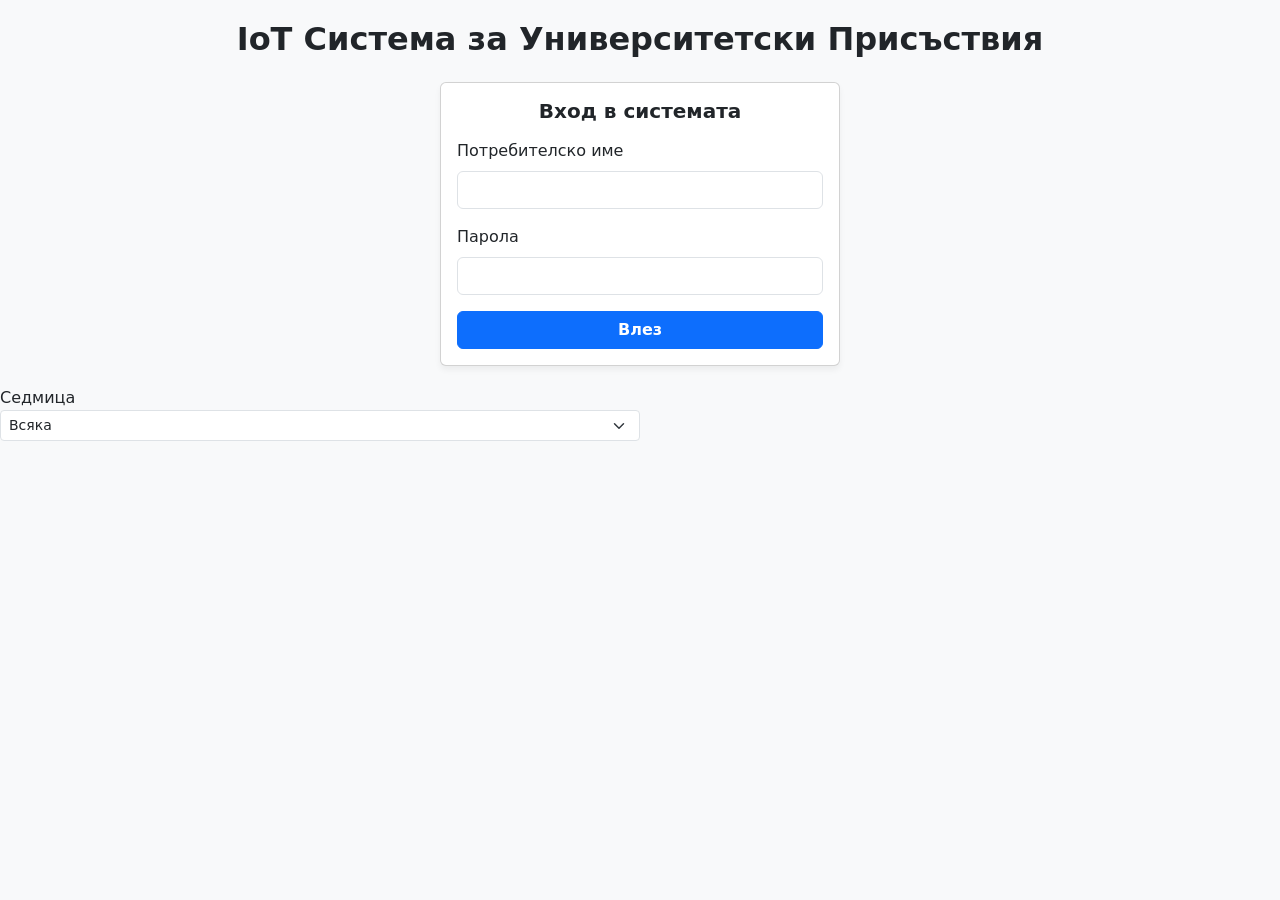
==== commit 17cf10e5: "Updated checkin router" ====
--- a/Students_server_FastAPI/index.html
+++ b/Students_server_FastAPI/index.html
@@ -1,492 +1,772 @@
 <!DOCTYPE html>
 <html lang="bg">
+
 <head>
     <meta charset="UTF-8">
     <meta name="viewport" content="width=device-width, initial-scale=1.0">
     <title>Система за Присъствия</title>
     <link href="https://cdn.jsdelivr.net/npm/bootstrap@5.3.0/dist/css/bootstrap.min.css" rel="stylesheet">
     <style>
-        .hidden { display: none !important; }
-        body { background-color: #f8f9fa; padding-top: 20px; padding-bottom: 50px; }
-        .card { box-shadow: 0 4px 6px rgba(0,0,0,0.05); margin-bottom: 20px; }
-        .table-responsive { max-height: 400px; overflow-y: auto; }
+        .hidden {
+            display: none !important;
+        }
+
+        body {
+            background-color: #f8f9fa;
+            padding-top: 20px;
+            padding-bottom: 50px;
+        }
+
+        .card {
+            box-shadow: 0 4px 6px rgba(0, 0, 0, 0.05);
+            margin-bottom: 20px;
+        }
+
+        .table-responsive {
+            max-height: 400px;
+            overflow-y: auto;
+        }
     </style>
 </head>
+
 <body>
 
-<div class="container-fluid" style="max-width: 1400px;">
-    <h2 class="text-center mb-4 text-dark fw-bold">IoT Система за Университетски Присъствия</h2>
-
-    <div id="loginSection" class="card mx-auto" style="max-width: 400px;">
-        <div class="card-body">
-            <h5 class="card-title text-center fw-bold mb-3">Вход в системата</h5>
-            <form id="loginForm">
-                <div class="mb-3">
-                    <label class="form-label">Потребителско име</label>
-                    <input type="text" id="username" class="form-control" required>
-                </div>
-                <div class="mb-3">
-                    <label class="form-label">Парола</label>
-                    <input type="password" id="password" class="form-control" required>
-                </div>
-                <button type="submit" class="btn btn-primary w-100 fw-bold">Влез</button>
-                <div id="loginError" class="text-danger mt-2 text-center hidden">Грешни потребителски данни!</div>
-            </form>
+    <div class="container-fluid" style="max-width: 1400px;">
+        <h2 class="text-center mb-4 text-dark fw-bold">IoT Система за Университетски Присъствия</h2>
+
+        <div id="loginSection" class="card mx-auto" style="max-width: 400px;">
+            <div class="card-body">
+                <h5 class="card-title text-center fw-bold mb-3">Вход в системата</h5>
+                <form id="loginForm">
+                    <div class="mb-3">
+                        <label class="form-label">Потребителско име</label>
+                        <input type="text" id="username" class="form-control" required>
+                    </div>
+                    <div class="mb-3">
+                        <label class="form-label">Парола</label>
+                        <input type="password" id="password" class="form-control" required>
+                    </div>
+                    <button type="submit" class="btn btn-primary w-100 fw-bold">Влез</button>
+                    <div id="loginError" class="text-danger mt-2 text-center hidden">Грешни потребителски данни!</div>
+                </form>
+            </div>
+        </div>
+
+        <div id="dashboardSection" class="hidden">
+            <div class="d-flex justify-content-between align-items-center mb-4 bg-white p-3 rounded shadow-sm border">
+                <h5 id="welcomeMessage" class="mb-0 fw-bold text-secondary">Добре дошли</h5>
+                <div>
+                    <button id="showCurriculumBtn" class="btn btn-primary btn-sm hidden"
+                        onclick="navigate('curriculumView')">📚 Учебен план и График</button>
+                    <button id="showCreateUserBtn" class="btn btn-dark btn-sm hidden me-2"
+                        onclick="navigate('createUserView')">👥 Потребители, Лица и Групи</button>
+                    <button id="logoutBtn" class="btn btn-outline-danger btn-sm fw-bold">🚪 Изход</button>
+                </div>
+            </div>
+
+            <div id="attendanceView" class="view-panel">
+                <div id="teacherControls" class="card border-success hidden">
+                    <div class="card-header bg-success text-white fw-bold">✍️ Ръчно отчитане на посещение</div>
+                    <div class="card-body">
+                        <form id="addAttendanceForm" class="row g-3 align-items-end">
+                            <div class="col-md-2">
+                                <label class="small fw-bold text-muted">Филтър Група</label>
+                                <select id="filterAttGroup" class="form-select form-select-sm">
+                                    <option value="" selected>-- Всички --</option>
+                                </select>
+                            </div>
+                            <div class="col-md-3">
+                                <label class="small fw-bold text-muted">Студент</label>
+                                <select id="addStudentId" class="form-select form-select-sm" required>
+                                    <option value="" disabled selected>Зареждане...</option>
+                                </select>
+                            </div>
+                            <div class="col-md-3">
+                                <label class="small fw-bold text-muted">Дисциплина и Час</label>
+                                <select id="addScheduleId" class="form-select form-select-sm" required>
+                                    <option value="" disabled selected>Зареждане...</option>
+                                </select>
+                            </div>
+                            <div class="col-md-2">
+                                <label class="small fw-bold text-muted">Дата на провеждане</label>
+                                <input type="date" id="addDate" class="form-control form-control-sm" required>
+                            </div>
+                            <div class="col-md-1">
+                                <label class="small fw-bold text-muted">Статус</label>
+                                <select id="addStatus" class="form-select form-select-sm">
+                                    <option value="present">Присъствие</option>
+                                    <option value="makeup">Отработване</option>
+                                    <option value="excused">Извинено</option>
+                                </select>
+                            </div>
+                            <div class="col-md-1"><button type="submit"
+                                    class="btn btn-success btn-sm w-100 fw-bold">Запиши</button></div>
+                        </form>
+                    </div>
+                </div>
+
+                <div class="card border-dark">
+                    <div
+                        class="card-header bg-dark text-white fw-bold d-flex justify-content-between align-items-center">
+                        <span>📋 Дневен журнал на посещенията</span>
+                        <div class="d-flex gap-2">
+                            <input type="text" id="searchAttInput" class="form-control form-control-sm"
+                                placeholder="🔍 Търси Име или ФН..." style="width: 250px;">
+                        </div>
+                    </div>
+                    <div class="card-body p-0">
+                        <div class="table-responsive" style="min-height: 300px;">
+                            <table class="table table-striped table-hover mb-0 align-middle">
+                                <thead class="table-secondary">
+                                    <tr>
+                                        <th>Дата и час</th>
+                                        <th>Студент</th>
+                                        <th>Дисциплина (Тип)</th>
+                                        <th>Статус</th>
+                                        <th>Източник</th>
+                                        <th id="actionColumn" class="hidden text-center">Действия</th>
+                                    </tr>
+                                </thead>
+                                <tbody id="attendanceTableBody">
+                                    <tr>
+                                        <td colspan="6" class="text-center text-muted">Зареждане на данни...</td>
+                                    </tr>
+                                </tbody>
+                            </table>
+                        </div>
+                    </div>
+                    <div class="card-footer bg-light d-flex justify-content-between align-items-center">
+                        <span id="attTotalRecords" class="small fw-bold text-muted">Общо: 0 записа</span>
+                        <div class="btn-group">
+                            <button id="btnPrevPage" class="btn btn-sm btn-outline-dark fw-bold">← Предишна</button>
+                            <span id="attPageInfo" class="btn btn-sm btn-dark disabled">Стр. 1</span>
+                            <button id="btnNextPage" class="btn btn-sm btn-outline-dark fw-bold">Следваща →</button>
+                        </div>
+                    </div>
+                </div>
+            </div>
+
+            <div id="createUserView" class="view-panel hidden">
+                <div class="card border-dark mb-4">
+                    <div
+                        class="card-header bg-dark text-white d-flex justify-content-between align-items-center fw-bold">
+                        <span>➕ Регистрация на нов Студент / Преподавател / Админ</span>
+                        <button class="btn btn-sm btn-outline-light" onclick="navigate('attendanceView')">← Обратно към
+                            присъствия</button>
+                    </div>
+                    <div class="card-body">
+                        <div class="mb-3 col-md-3">
+                            <label class="fw-bold text-secondary">Изберете тип профил:</label>
+                            <select id="clerkRoleSelector" class="form-select bg-light fw-bold">
+                                <option value="student">Студент</option>
+                                <option value="teacher">Преподавател</option>
+                                <option value="admin">Администратор</option>
+                            </select>
+                        </div>
+                        <form id="clerkRegistrationForm" class="row g-3">
+                            <div class="col-md-6" id="clerkNameWrapper"><label class="form-label">Три
+                                    имена</label><input type="text" id="clerkName" class="form-control" required></div>
+                            <div class="col-md-3"><label class="form-label">Потребителско име</label><input type="text"
+                                    id="clerkUsername" class="form-control" required></div>
+                            <div class="col-md-3"><label class="form-label">Парола</label><input type="password"
+                                    id="clerkPassword" class="form-control" required></div>
+                            <div id="clerkStudentFields" class="row g-3 mt-1 p-0 m-0">
+                                <div class="col-md-3"><label class="text-primary fw-bold">Факултетен номер</label><input
+                                        type="text" id="clerkFacultyNumber" class="form-control border-primary"></div>
+                                <div class="col-md-3"><label class="text-primary fw-bold">RFID UID код</label><input
+                                        type="text" id="clerkRfidUid" class="form-control border-primary"></div>
+                                <div class="col-md-2"><label class="text-primary fw-bold">Група (номер)</label><input
+                                        type="text" id="clerkGroupName" class="form-control border-primary"></div>
+                                <div class="col-md-2"><label class="text-primary fw-bold">Курс</label>
+                                    <select id="clerkGroupYear" class="form-select border-primary">
+                                        <option value="1">1</option>
+                                        <option value="2">2</option>
+                                        <option value="3">3</option>
+                                        <option value="4">4</option>
+                                    </select>
+                                </div>
+                                <div class="col-md-2"><label class="text-primary fw-bold">Специалност</label><input
+                                        type="text" id="clerkGroupMajor" class="form-control border-primary"
+                                        placeholder="КСТ"></div>
+                            </div>
+                            <div id="clerkTeacherFields" class="row g-3 mt-1 p-0 m-0 hidden">
+                                <div class="col-md-6"><label class="text-success fw-bold">Академична
+                                        длъжност</label><input type="text" id="clerkTitle"
+                                        class="form-control border-success"></div>
+                                <div class="col-md-6"><label class="text-success fw-bold">Катедра</label><input
+                                        type="text" id="clerkDepartment" class="form-control border-success"></div>
+                            </div>
+                            <div class="col-12 mt-3"><button type="submit" class="btn btn-dark w-100 fw-bold">Запиши в
+                                    системата</button></div>
+                        </form>
+                    </div>
+                </div>
+
+                <div class="row g-3">
+                    <div class="col-md-5">
+                        <div class="card border-primary h-100">
+                            <div class="card-header bg-primary text-white fw-bold">👨‍🎓 Студенти</div>
+                            <div class="card-body p-0">
+                                <div class="table-responsive">
+                                    <table class="table table-sm table-striped mb-0 align-middle">
+                                        <thead class="table-light">
+                                            <tr>
+                                                <th>Име</th>
+                                                <th>ФН</th>
+                                                <th class="text-end">Действие</th>
+                                            </tr>
+                                        </thead>
+                                        <tbody id="adminStudentsTableBody"></tbody>
+                                    </table>
+                                </div>
+                            </div>
+                        </div>
+                    </div>
+                    <div class="col-md-4">
+                        <div class="card border-success h-100">
+                            <div class="card-header bg-success text-white fw-bold">👩‍🏫 Преподаватели</div>
+                            <div class="card-body p-0">
+                                <div class="table-responsive">
+                                    <table class="table table-sm table-striped mb-0 align-middle">
+                                        <thead class="table-light">
+                                            <tr>
+                                                <th>Име</th>
+                                                <th>Катедра</th>
+                                                <th class="text-end">Действие</th>
+                                            </tr>
+                                        </thead>
+                                        <tbody id="adminTeachersTableBody"></tbody>
+                                    </table>
+                                </div>
+                            </div>
+                        </div>
+                    </div>
+                    <div class="col-md-3">
+                        <div class="card border-warning h-100">
+                            <div class="card-header bg-warning text-dark fw-bold">📚 Групи</div>
+                            <div class="card-body p-0">
+                                <div class="table-responsive">
+                                    <table class="table table-sm table-striped mb-0 align-middle">
+                                        <thead class="table-light">
+                                            <tr>
+                                                <th>Група</th>
+                                                <th>Спец.</th>
+                                                <th class="text-end">Действие</th>
+                                            </tr>
+                                        </thead>
+                                        <tbody id="adminGroupsTableBody"></tbody>
+                                    </table>
+                                </div>
+                            </div>
+                        </div>
+                    </div>
+                </div>
+            </div>
+
+            <div id="curriculumView" class="view-panel hidden">
+                <div class="d-flex justify-content-between align-items-center mb-3">
+                    <h3 class="mb-0 fw-bold text-dark">Администриране на Семестриалния План</h3>
+                    <button onclick="navigate('attendanceView')" class="btn btn-outline-dark btn-sm">← Назад</button>
+                </div>
+
+                <div class="row g-3">
+                    <div class="col-md-4">
+                        <div class="card border-dark h-100">
+                            <div class="card-header bg-dark text-white fw-bold">1. Дисциплини (Courses)</div>
+                            <div class="card-body d-flex flex-column">
+                                <form id="createCourseForm" class="mb-3">
+                                    <div class="input-group input-group-sm"><input type="text" id="courseName"
+                                            class="form-control" placeholder="Име на предмет" required><button
+                                            type="submit" class="btn btn-dark fw-bold">Добави</button></div>
+                                </form>
+                                <hr class="mt-0">
+                                <div class="overflow-auto">
+                                    <ul class="list-group list-group-flush" id="coursesList"></ul>
+                                </div>
+                            </div>
+                        </div>
+                    </div>
+
+                    <div class="col-md-4">
+                        <div class="card border-secondary h-100">
+                            <div class="card-header bg-secondary text-white fw-bold">2. Зачисляване на Учебен План</div>
+                            <div class="card-body d-flex flex-column">
+                                <form id="createGroupCourseForm" class="mb-3 row g-2">
+                                    <div class="mb-1"><select id="gcGroupId" class="form-select form-select-sm"
+                                            required></select></div>
+                                    <div class="mb-1"><select id="gcCourseId" class="form-select form-select-sm"
+                                            required></select></div>
+                                    <div class="mb-1"><select id="gcTeacherId"
+                                            class="form-select form-select-sm"></select></div>
+                                    <div class="mb-2"><select id="gcType" class="form-select form-select-sm">
+                                            <option value="lecture">Лекция</option>
+                                            <option value="exercise">Упражнение</option>
+                                            <option value="lab">Лабораторно упр.</option>
+                                        </select></div>
+                                    <button type="submit" class="btn btn-secondary btn-sm w-100 fw-bold">Свържи в
+                                        план</button>
+                                </form>
+                                <hr class="mt-0">
+                                <div class="overflow-auto">
+                                    <ul class="list-group list-group-flush" id="groupCoursesList"></ul>
+                                </div>
+                            </div>
+                        </div>
+                    </div>
+
+                    <div class="col-md-4">
+                        <div class="card border-primary h-100">
+                            <div class="card-header bg-primary text-white fw-bold">3. Седмичен График на Залите</div>
+                            <div class="card-body d-flex flex-column" style="max-height: 550px; overflow-y: auto;">
+                                <form id="createScheduleForm" class="row g-2 small">
+                                    <div class="col-12"><select id="schedGcId" class="form-select form-select-sm"
+                                            required></select></div>
+                                    <div class="col-6"><input type="text" id="schedRoom"
+                                            class="form-control form-control-sm" placeholder="Зала №" required></div>
+                                    <div class="col-6"><select id="schedDay" class="form-select form-select-sm">
+                                            <option value="0">Понеделник</option>
+                                            <option value="1">Вторник</option>
+                                            <option value="2">Сряда</option>
+                                            <option value="3">Четвъртък</option>
+                                            <option value="4">Петък</option>
+                                            <option value="5">Събота</option>
+                                        </select></div>
+                                    <div class="col-6"><label class="m-0">Начало</label><input type="time"
+                                            id="schedStartTime" class="form-control form-control-sm" required></div>
+                                    <div class="col-6"><label class="m-0">Край</label><input type="time"
+                                            id="schedEndTime" class="form-control form-control-sm" required></div>
+                                    <div class="col-6"><select id="schedParity" class="form-select form-select-sm">
+                                            <option value="false">Всяка седм.</option>
+                                            <option value="true">През седмица</option>
+                                        </select></div>
+                                    <div class="col-6"><select id="schedSubgroup" class="form-select form-select-sm">
+                                            <option value="">Цяла група</option>
+                                            <option value="A">Поток А</option>
+                                            <option value="B">Поток Б</option>
+                                        </select></div>
+                                    <div class="col-6"><label class="m-0">От дата</label><input type="date"
+                                            id="schedStartDate" class="form-control form-control-sm" required></div>
+                                    <div class="col-6"><label class="m-0">До дата</label><input type="date"
+                                            id="schedEndDate" class="form-control form-control-sm" required></div>
+                                    <div class="col-12"><button type="submit"
+                                            class="btn btn-primary btn-sm w-100 fw-bold">Запиши в Часовия
+                                            график</button></div>
+                                </form>
+                                <hr>
+                                <div class="overflow-auto">
+                                    <ul class="list-group list-group-flush" id="schedulesList"></ul>
+                                </div>
+                            </div>
+                        </div>
+                    </div>
+                </div>
+            </div>
         </div>
     </div>
 
-    <div id="dashboardSection" class="hidden">
-        <div class="d-flex justify-content-between align-items-center mb-4 bg-white p-3 rounded shadow-sm border">
-            <h5 id="welcomeMessage" class="mb-0 fw-bold text-secondary">Добре дошли</h5>
-            <div>
-                <button id="showCurriculumBtn" class="btn btn-primary btn-sm hidden" onclick="navigate('curriculumView')">📚 Учебен план и График</button>
-                <button id="showCreateUserBtn" class="btn btn-dark btn-sm hidden me-2" onclick="navigate('createUserView')">👥 Потребители, Лица и Групи</button>
-                <button id="logoutBtn" class="btn btn-outline-danger btn-sm fw-bold">🚪 Изход</button>
-            </div>
-        </div>
-
-        <div id="attendanceView" class="view-panel">
-            <div id="teacherControls" class="card border-success hidden">
-                <div class="card-header bg-success text-white fw-bold">✍️ Ръчно отчитане на посещение</div>
-                <div class="card-body">
-                    <form id="addAttendanceForm" class="row g-3 align-items-end">
-                        <div class="col-md-2">
-                            <label class="small fw-bold text-muted">Филтър Група</label>
-                            <select id="filterAttGroup" class="form-select form-select-sm"><option value="" selected>-- Всички --</option></select>
-                        </div>
-                        <div class="col-md-3">
-                            <label class="small fw-bold text-muted">Студент</label>
-                            <select id="addStudentId" class="form-select form-select-sm" required><option value="" disabled selected>Зареждане...</option></select>
-                        </div>
-                        <div class="col-md-3">
-                            <label class="small fw-bold text-muted">Дисциплина и Час</label>
-                            <select id="addScheduleId" class="form-select form-select-sm" required><option value="" disabled selected>Зареждане...</option></select>
-                        </div>
-                        <div class="col-md-2">
-                            <label class="small fw-bold text-muted">Дата на провеждане</label>
-                            <input type="date" id="addDate" class="form-control form-control-sm" required>
-                        </div>
-                        <div class="col-md-1">
-                            <label class="small fw-bold text-muted">Статус</label>
-                            <select id="addStatus" class="form-select form-select-sm">
-                                <option value="present">Присъствие</option><option value="makeup">Отработване</option><option value="excused">Извинено</option>
-                            </select>
-                        </div>
-                        <div class="col-md-1"><button type="submit" class="btn btn-success btn-sm w-100 fw-bold">Запиши</button></div>
-                    </form>
-                </div>
-            </div>
-
-            <div class="card border-dark">
-                <div class="card-header bg-dark text-white fw-bold d-flex justify-content-between align-items-center">
-                    <span>📋 Дневен журнал на посещенията</span>
-                    <div class="d-flex gap-2">
-                        <input type="text" id="searchAttInput" class="form-control form-control-sm" placeholder="🔍 Търси Име или ФН..." style="width: 250px;">
-                    </div>
-                </div>
-                <div class="card-body p-0">
-                    <div class="table-responsive" style="min-height: 300px;">
-                        <table class="table table-striped table-hover mb-0 align-middle">
-                            <thead class="table-secondary">
-                                <tr><th>Дата и час</th><th>Студент</th><th>Дисциплина (Тип)</th><th>Статус</th><th>Източник</th><th id="actionColumn" class="hidden text-center">Действия</th></tr>
-                            </thead>
-                            <tbody id="attendanceTableBody">
-                                <tr><td colspan="6" class="text-center text-muted">Зареждане на данни...</td></tr>
-                            </tbody>
-                        </table>
-                    </div>
-                </div>
-                <div class="card-footer bg-light d-flex justify-content-between align-items-center">
-                    <span id="attTotalRecords" class="small fw-bold text-muted">Общо: 0 записа</span>
-                    <div class="btn-group">
-                        <button id="btnPrevPage" class="btn btn-sm btn-outline-dark fw-bold">← Предишна</button>
-                        <span id="attPageInfo" class="btn btn-sm btn-dark disabled">Стр. 1</span>
-                        <button id="btnNextPage" class="btn btn-sm btn-outline-dark fw-bold">Следваща →</button>
-                    </div>
-                </div>
-            </div>
-        </div>
-
-        <div id="createUserView" class="view-panel hidden">
-            <div class="card border-dark mb-4">
-                <div class="card-header bg-dark text-white d-flex justify-content-between align-items-center fw-bold">
-                    <span>➕ Регистрация на нов Студент / Преподавател / Админ</span>
-                    <button class="btn btn-sm btn-outline-light" onclick="navigate('attendanceView')">← Обратно към присъствия</button>
-                </div>
-                <div class="card-body">
-                    <div class="mb-3 col-md-3">
-                        <label class="fw-bold text-secondary">Изберете тип профил:</label>
-                        <select id="clerkRoleSelector" class="form-select bg-light fw-bold">
-                            <option value="student">Студент</option><option value="teacher">Преподавател</option><option value="admin">Администратор</option>
-                        </select>
-                    </div>
-                    <form id="clerkRegistrationForm" class="row g-3">
-                        <div class="col-md-6" id="clerkNameWrapper"><label class="form-label">Три имена</label><input type="text" id="clerkName" class="form-control" required></div>
-                        <div class="col-md-3"><label class="form-label">Потребителско име</label><input type="text" id="clerkUsername" class="form-control" required></div>
-                        <div class="col-md-3"><label class="form-label">Парола</label><input type="password" id="clerkPassword" class="form-control" required></div>
-                        <div id="clerkStudentFields" class="row g-3 mt-1 p-0 m-0">
-                            <div class="col-md-3"><label class="text-primary fw-bold">Факултетен номер</label><input type="text" id="clerkFacultyNumber" class="form-control border-primary"></div>
-                            <div class="col-md-3"><label class="text-primary fw-bold">RFID UID код</label><input type="text" id="clerkRfidUid" class="form-control border-primary"></div>
-                            <div class="col-md-2"><label class="text-primary fw-bold">Група (номер)</label><input type="text" id="clerkGroupName" class="form-control border-primary"></div>
-                            <div class="col-md-2"><label class="text-primary fw-bold">Курс</label>
-                                <select id="clerkGroupYear" class="form-select border-primary"><option value="1">1</option><option value="2">2</option><option value="3">3</option><option value="4">4</option></select>
-                            </div>
-                            <div class="col-md-2"><label class="text-primary fw-bold">Специалност</label><input type="text" id="clerkGroupMajor" class="form-control border-primary" placeholder="КСТ"></div>
-                        </div>
-                        <div id="clerkTeacherFields" class="row g-3 mt-1 p-0 m-0 hidden">
-                            <div class="col-md-6"><label class="text-success fw-bold">Академична длъжност</label><input type="text" id="clerkTitle" class="form-control border-success"></div>
-                            <div class="col-md-6"><label class="text-success fw-bold">Катедра</label><input type="text" id="clerkDepartment" class="form-control border-success"></div>
-                        </div>
-                        <div class="col-12 mt-3"><button type="submit" class="btn btn-dark w-100 fw-bold">Запиши в системата</button></div>
-                    </form>
-                </div>
-            </div>
-            
-            <div class="row g-3">
-                <div class="col-md-5">
-                    <div class="card border-primary h-100"><div class="card-header bg-primary text-white fw-bold">👨‍🎓 Студенти</div>
-                        <div class="card-body p-0"><div class="table-responsive"><table class="table table-sm table-striped mb-0 align-middle"><thead class="table-light"><tr><th>Име</th><th>ФН</th><th class="text-end">Действие</th></tr></thead><tbody id="adminStudentsTableBody"></tbody></table></div></div>
-                    </div>
-                </div>
-                <div class="col-md-4">
-                    <div class="card border-success h-100"><div class="card-header bg-success text-white fw-bold">👩‍🏫 Преподаватели</div>
-                        <div class="card-body p-0"><div class="table-responsive"><table class="table table-sm table-striped mb-0 align-middle"><thead class="table-light"><tr><th>Име</th><th>Катедра</th><th class="text-end">Действие</th></tr></thead><tbody id="adminTeachersTableBody"></tbody></table></div></div>
-                    </div>
-                </div>
-                <div class="col-md-3">
-                    <div class="card border-warning h-100"><div class="card-header bg-warning text-dark fw-bold">📚 Групи</div>
-                        <div class="card-body p-0"><div class="table-responsive"><table class="table table-sm table-striped mb-0 align-middle"><thead class="table-light"><tr><th>Група</th><th>Спец.</th><th class="text-end">Действие</th></tr></thead><tbody id="adminGroupsTableBody"></tbody></table></div></div>
-                    </div>
-                </div>
-            </div>
-        </div>
-
-        <div id="curriculumView" class="view-panel hidden">
-            <div class="d-flex justify-content-between align-items-center mb-3">
-                <h3 class="mb-0 fw-bold text-dark">Администриране на Семестриалния План</h3>
-                <button onclick="navigate('attendanceView')" class="btn btn-outline-dark btn-sm">← Назад</button>
-            </div>
-            
-            <div class="row g-3">
-                <div class="col-md-4">
-                    <div class="card border-dark h-100"><div class="card-header bg-dark text-white fw-bold">1. Дисциплини (Courses)</div>
-                        <div class="card-body d-flex flex-column">
-                            <form id="createCourseForm" class="mb-3">
-                                <div class="input-group input-group-sm"><input type="text" id="courseName" class="form-control" placeholder="Име на предмет" required><button type="submit" class="btn btn-dark fw-bold">Добави</button></div>
-                            </form>
-                            <hr class="mt-0"><div class="overflow-auto"><ul class="list-group list-group-flush" id="coursesList"></ul></div>
-                        </div>
-                    </div>
-                </div>
-
-                <div class="col-md-4">
-                    <div class="card border-secondary h-100"><div class="card-header bg-secondary text-white fw-bold">2. Зачисляване на Учебен План</div>
-                        <div class="card-body d-flex flex-column">
-                            <form id="createGroupCourseForm" class="mb-3 row g-2">
-                                <div class="mb-1"><select id="gcGroupId" class="form-select form-select-sm" required></select></div>
-                                <div class="mb-1"><select id="gcCourseId" class="form-select form-select-sm" required></select></div>
-                                <div class="mb-1"><select id="gcTeacherId" class="form-select form-select-sm"></select></div>
-                                <div class="mb-2"><select id="gcType" class="form-select form-select-sm"><option value="lecture">Лекция</option><option value="exercise">Упражнение</option><option value="lab">Лабораторно упр.</option></select></div>
-                                <button type="submit" class="btn btn-secondary btn-sm w-100 fw-bold">Свържи в план</button>
-                            </form>
-                            <hr class="mt-0"><div class="overflow-auto"><ul class="list-group list-group-flush" id="groupCoursesList"></ul></div>
-                        </div>
-                    </div>
-                </div>
-
-                <div class="col-md-4">
-                    <div class="card border-primary h-100"><div class="card-header bg-primary text-white fw-bold">3. Седмичен График на Залите</div>
-                        <div class="card-body d-flex flex-column" style="max-height: 550px; overflow-y: auto;">
-                            <form id="createScheduleForm" class="row g-2 small">
-                                <div class="col-12"><select id="schedGcId" class="form-select form-select-sm" required></select></div>
-                                <div class="col-6"><input type="text" id="schedRoom" class="form-control form-control-sm" placeholder="Зала №" required></div>
-                                <div class="col-6"><select id="schedDay" class="form-select form-select-sm"><option value="0">Понеделник</option><option value="1">Вторник</option><option value="2">Сряда</option><option value="3">Четвъртък</option><option value="4">Петък</option><option value="5">Събота</option></select></div>
-                                <div class="col-6"><label class="m-0">Начало</label><input type="time" id="schedStartTime" class="form-control form-control-sm" required></div>
-                                <div class="col-6"><label class="m-0">Край</label><input type="time" id="schedEndTime" class="form-control form-control-sm" required></div>
-                                <div class="col-6"><select id="schedParity" class="form-select form-select-sm"><option value="all">Всяка седм.</option><option value="odd">Нечетна</option><option value="even">Четна</option></select></div>
-                                <div class="col-6"><select id="schedSubgroup" class="form-select form-select-sm"><option value="">Цяла група</option><option value="A">Поток А</option><option value="B">Поток Б</option></select></div>
-                                <div class="col-6"><label class="m-0">От дата</label><input type="date" id="schedStartDate" class="form-control form-control-sm" required></div>
-                                <div class="col-6"><label class="m-0">До дата</label><input type="date" id="schedEndDate" class="form-control form-control-sm" required></div>
-                                <div class="col-12"><button type="submit" class="btn btn-primary btn-sm w-100 fw-bold">Запиши в Часовия график</button></div>
-                            </form>
-                            <hr><div class="overflow-auto"><ul class="list-group list-group-flush" id="schedulesList"></ul></div>
-                        </div>
-                    </div>
-                </div>
+    <div class="modal fade" id="editAttendanceModal" tabindex="-1">
+        <div class="modal-dialog modal-sm">
+            <div class="modal-content">
+                <div class="modal-header bg-warning fw-bold">
+                    <h5>✏️ Редакция Статус</h5><button type="button" class="btn-close" data-bs-dismiss="modal"></button>
+                </div>
+                <form id="editAttendanceForm">
+                    <div class="modal-body"><input type="hidden" id="editAttId"><label>Нов Статус</label><select
+                            id="editAttStatus" class="form-select">
+                            <option value="present">Присъствие</option>
+                            <option value="makeup">Отработване</option>
+                            <option value="excused">Извинено</option>
+                        </select></div>
+                    <div class="modal-footer"><button type="submit" class="btn btn-primary btn-sm w-100">Запази</button>
+                    </div>
+                </form>
             </div>
         </div>
     </div>
-</div>
-
-<div class="modal fade" id="editAttendanceModal" tabindex="-1"><div class="modal-dialog modal-sm"><div class="modal-content"><div class="modal-header bg-warning fw-bold"><h5>✏️ Редакция Статус</h5><button type="button" class="btn-close" data-bs-dismiss="modal"></button></div><form id="editAttendanceForm"><div class="modal-body"><input type="hidden" id="editAttId"><label>Нов Статус</label><select id="editAttStatus" class="form-select"><option value="present">Присъствие</option><option value="makeup">Отработване</option><option value="excused">Извинено</option></select></div><div class="modal-footer"><button type="submit" class="btn btn-primary btn-sm w-100">Запази</button></div></form></div></div></div>
-
-<div class="modal fade" id="editGroupModal" tabindex="-1"><div class="modal-dialog modal-sm"><div class="modal-content"><div class="modal-header bg-warning fw-bold"><h5>✏️ Редакция Група</h5><button type="button" class="btn-close" data-bs-dismiss="modal"></button></div><form id="editGroupForm"><div class="modal-body"><input type="hidden" id="editGroupId"><div class="mb-2"><label>Група (Номер)</label><input type="text" id="editGroupName" class="form-control"></div><div class="mb-2"><label>Курс</label><input type="number" id="editGroupYear" class="form-control"></div><div class="mb-2"><label>Спец.</label><input type="text" id="editGroupMajor" class="form-control"></div></div><div class="modal-footer"><button type="submit" class="btn btn-primary btn-sm w-100">Запази</button></div></form></div></div></div>
-
-<div class="modal fade" id="editStudentModal" tabindex="-1"><div class="modal-dialog"><div class="modal-content"><div class="modal-header bg-warning fw-bold"><h5>✏️ Редакция на Студент</h5><button type="button" class="btn-close" data-bs-dismiss="modal"></button></div><form id="editStudentForm"><div class="modal-body"><input type="hidden" id="editStudentId"><div class="mb-2"><label>Три имена</label><input type="text" id="editStudentName" class="form-control" required></div><div class="mb-2"><label>Факултетен номер</label><input type="text" id="editStudentFN" class="form-control" required></div><div class="mb-2"><label>RFID UID код</label><input type="text" id="editStudentRFID" class="form-control" required></div><div class="row g-2 border p-2 bg-light rounded"><p class="m-0 small fw-bold text-muted">Нова структура на Групата (при промяна)</p><div class="col-4"><input type="text" id="editStudentGName" class="form-control form-control-sm" placeholder="Група"></div><div class="col-4"><input type="number" id="editStudentGYear" class="form-control form-control-sm" placeholder="Курс"></div><div class="col-4"><input type="text" id="editStudentGMajor" class="form-control form-control-sm" placeholder="Спец."></div></div></div><div class="modal-footer"><button type="submit" class="btn btn-primary btn-sm">Запази</button></div></form></div></div></div>
-
-<div class="modal fade" id="editTeacherModal" tabindex="-1"><div class="modal-dialog"><div class="modal-content"><div class="modal-header bg-warning fw-bold"><h5>✏️ Редакция на Преподавател</h5><button type="button" class="btn-close" data-bs-dismiss="modal"></button></div><form id="editTeacherForm"><div class="modal-body"><input type="hidden" id="editTeacherId"><div class="mb-2"><label>Име</label><input type="text" id="editTeacherName" class="form-control" required></div><div class="mb-2"><label>Академична титла</label><input type="text" id="editTeacherTitle" class="form-control"></div><div class="mb-2"><label>Катедра</label><input type="text" id="editTeacherDept" class="form-control"></div></div><div class="modal-footer"><button type="submit" class="btn btn-primary btn-sm">Запази</button></div></form></div></div></div>
-
-<div class="modal fade" id="editCourseModal" tabindex="-1"><div class="modal-dialog modal-sm"><div class="modal-content"><div class="modal-header bg-warning fw-bold"><h5>✏️ Редакция на Дисциплина</h5><button type="button" class="btn-close" data-bs-dismiss="modal"></button></div><form id="editCourseForm"><div class="modal-body"><input type="hidden" id="editCourseId"><div class="mb-3"><label>Име на предмета</label><input type="text" id="editCourseName" class="form-control" required></div></div><div class="modal-footer"><button type="submit" class="btn btn-primary btn-sm w-100">Запази</button></div></form></div></div></div>
-
-<div class="modal fade" id="editGroupCourseModal" tabindex="-1"><div class="modal-dialog"><div class="modal-content"><div class="modal-header bg-warning fw-bold"><h5>✏️ Редакция на зачислен план</h5><button type="button" class="btn-close" data-bs-dismiss="modal"></button></div><form id="editGroupCourseForm"><div class="modal-body"><input type="hidden" id="editGcId"><div class="mb-2"><label>Група</label><select id="editGcGroupId" class="form-select"></select></div><div class="mb-2"><label>Предмет</label><select id="editGcCourseId" class="form-select"></select></div><div class="mb-2"><label>Преподавател</label><select id="editGcTeacherId" class="form-select"></select></div><div class="mb-2"><label>Тип урок</label><select id="editGcType" class="form-select"><option value="lecture">Лекция</option><option value="exercise">Упражнение</option><option value="lab">Лабораторно упр.</option></select></div><div class="mb-2"><label>Семестър</label><input type="number" id="editGcSemester" class="form-control"></div></div><div class="modal-footer"><button type="submit" class="btn btn-primary btn-sm">Запази</button></div></form></div></div></div>
-
-<div class="modal fade" id="editScheduleModal" tabindex="-1"><div class="modal-dialog"><div class="modal-content"><div class="modal-header bg-warning fw-bold"><h5>✏️ Редакция на Час от Графика</h5><button type="button" class="btn-close" data-bs-dismiss="modal"></button></div><form id="editScheduleForm"><div class="modal-body row g-2 small"><input type="hidden" id="editSchedId"><div class="col-6"><label>Зала</label><input type="text" id="editSchedRoom" class="form-control form-control-sm" required></div><div class="col-6"><label>Ден</label><select id="editSchedDay" class="form-select form-select-sm"><option value="0">Понеделник</option><option value="1">Вторник</option><option value="2">Сряда</option><option value="3">Четвъртък</option><option value="4">Петък</option><option value="5">Събота</option></select></div><div class="col-6"><label>Начало</label><input type="time" id="editSchedStart" class="form-control form-control-sm" required></div><div class="col-6"><label>Край</label><input type="time" id="editSchedEnd" class="form-control form-control-sm" required></div><div class="col-6"><label>Седмица</label><select id="editSchedParity" class="form-select form-select-sm"><option value="all">Всяка</option><option value="odd">Нечетна</option><option value="even">Четна</option></select></div><div class="col-6"><label>Подгрупа</label><select id="editSchedSub" class="form-select form-select-sm"><option value="">Цялата</option><option value="A">А</option><option value="B">Б</option></select></div><div class="col-6"><label>От дата</label><input type="date" id="editSchedSDate" class="form-control form-control-sm" required></div><div class="col-6"><label>До дата</label><input type="date" id="editSchedEDate" class="form-control form-control-sm" required></div></div><div class="modal-footer"><button type="submit" class="btn btn-primary btn-sm">Запази</button></div></form></div></div></div>
-
-<script src="https://cdn.jsdelivr.net/npm/bootstrap@5.3.0/dist/js/bootstrap.bundle.min.js"></script>
-<script>
-    const API_BASE = "http://localhost:8000";
-    let token = localStorage.getItem("token");
-    let userRole = null;
-    let globalData = { groups: [], courses: [], teachers: [], students: [], groupCourses: [], schedules: [] };
-
-    // Променливи за Пагинация
-    let currentPage = 1;
-    const itemsPerPage = 50;
-    let searchTimer = null;
-
-    function parseJwt(t) { try { return JSON.parse(atob(t.split('.')[1])); } catch (e) { return null; } }
-    function navigate(viewId) { document.querySelectorAll('.view-panel').forEach(p => p.classList.add('hidden')); document.getElementById(viewId).classList.remove('hidden'); }
-
-    function checkAuthState() {
-        if (token) {
-            const payload = parseJwt(token);
-            if (payload) {
-                userRole = payload.role;
-                document.getElementById('loginSection').classList.add('hidden');
-                document.getElementById('dashboardSection').classList.remove('hidden');
-                document.getElementById('welcomeMessage').innerText = `Здравей, ${payload.sub} [${userRole.toUpperCase()}]`;
-                
-                if (userRole === 'teacher' || userRole === 'admin') {
-                    document.getElementById('teacherControls').classList.remove('hidden');
-                    document.getElementById('actionColumn').classList.remove('hidden');
+
+    <div class="modal fade" id="editGroupModal" tabindex="-1">
+        <div class="modal-dialog modal-sm">
+            <div class="modal-content">
+                <div class="modal-header bg-warning fw-bold">
+                    <h5>✏️ Редакция Група</h5><button type="button" class="btn-close" data-bs-dismiss="modal"></button>
+                </div>
+                <form id="editGroupForm">
+                    <div class="modal-body"><input type="hidden" id="editGroupId">
+                        <div class="mb-2"><label>Група (Номер)</label><input type="text" id="editGroupName"
+                                class="form-control"></div>
+                        <div class="mb-2"><label>Курс</label><input type="number" id="editGroupYear"
+                                class="form-control"></div>
+                        <div class="mb-2"><label>Спец.</label><input type="text" id="editGroupMajor"
+                                class="form-control"></div>
+                    </div>
+                    <div class="modal-footer"><button type="submit" class="btn btn-primary btn-sm w-100">Запази</button>
+                    </div>
+                </form>
+            </div>
+        </div>
+    </div>
+
+    <div class="modal fade" id="editStudentModal" tabindex="-1">
+        <div class="modal-dialog">
+            <div class="modal-content">
+                <div class="modal-header bg-warning fw-bold">
+                    <h5>✏️ Редакция на Студент</h5><button type="button" class="btn-close"
+                        data-bs-dismiss="modal"></button>
+                </div>
+                <form id="editStudentForm">
+                    <div class="modal-body"><input type="hidden" id="editStudentId">
+                        <div class="mb-2"><label>Три имена</label><input type="text" id="editStudentName"
+                                class="form-control" required></div>
+                        <div class="mb-2"><label>Факултетен номер</label><input type="text" id="editStudentFN"
+                                class="form-control" required></div>
+                        <div class="mb-2"><label>RFID UID код</label><input type="text" id="editStudentRFID"
+                                class="form-control" required></div>
+                        <div class="row g-2 border p-2 bg-light rounded">
+                            <p class="m-0 small fw-bold text-muted">Нова структура на Групата (при промяна)</p>
+                            <div class="col-4"><input type="text" id="editStudentGName"
+                                    class="form-control form-control-sm" placeholder="Група"></div>
+                            <div class="col-4"><input type="number" id="editStudentGYear"
+                                    class="form-control form-control-sm" placeholder="Курс"></div>
+                            <div class="col-4"><input type="text" id="editStudentGMajor"
+                                    class="form-control form-control-sm" placeholder="Спец."></div>
+                        </div>
+                    </div>
+                    <div class="modal-footer"><button type="submit" class="btn btn-primary btn-sm">Запази</button></div>
+                </form>
+            </div>
+        </div>
+    </div>
+
+    <div class="modal fade" id="editTeacherModal" tabindex="-1">
+        <div class="modal-dialog">
+            <div class="modal-content">
+                <div class="modal-header bg-warning fw-bold">
+                    <h5>✏️ Редакция на Преподавател</h5><button type="button" class="btn-close"
+                        data-bs-dismiss="modal"></button>
+                </div>
+                <form id="editTeacherForm">
+                    <div class="modal-body"><input type="hidden" id="editTeacherId">
+                        <div class="mb-2"><label>Име</label><input type="text" id="editTeacherName" class="form-control"
+                                required></div>
+                        <div class="mb-2"><label>Академична титла</label><input type="text" id="editTeacherTitle"
+                                class="form-control"></div>
+                        <div class="mb-2"><label>Катедра</label><input type="text" id="editTeacherDept"
+                                class="form-control"></div>
+                    </div>
+                    <div class="modal-footer"><button type="submit" class="btn btn-primary btn-sm">Запази</button></div>
+                </form>
+            </div>
+        </div>
+    </div>
+
+    <div class="modal fade" id="editCourseModal" tabindex="-1">
+        <div class="modal-dialog modal-sm">
+            <div class="modal-content">
+                <div class="modal-header bg-warning fw-bold">
+                    <h5>✏️ Редакция на Дисциплина</h5><button type="button" class="btn-close"
+                        data-bs-dismiss="modal"></button>
+                </div>
+                <form id="editCourseForm">
+                    <div class="modal-body"><input type="hidden" id="editCourseId">
+                        <div class="mb-3"><label>Име на предмета</label><input type="text" id="editCourseName"
+                                class="form-control" required></div>
+                    </div>
+                    <div class="modal-footer"><button type="submit" class="btn btn-primary btn-sm w-100">Запази</button>
+                    </div>
+                </form>
+            </div>
+        </div>
+    </div>
+
+    <div class="modal fade" id="editGroupCourseModal" tabindex="-1">
+        <div class="modal-dialog">
+            <div class="modal-content">
+                <div class="modal-header bg-warning fw-bold">
+                    <h5>✏️ Редакция на зачислен план</h5><button type="button" class="btn-close"
+                        data-bs-dismiss="modal"></button>
+                </div>
+                <form id="editGroupCourseForm">
+                    <div class="modal-body"><input type="hidden" id="editGcId">
+                        <div class="mb-2"><label>Група</label><select id="editGcGroupId" class="form-select"></select>
+                        </div>
+                        <div class="mb-2"><label>Предмет</label><select id="editGcCourseId"
+                                class="form-select"></select></div>
+                        <div class="mb-2"><label>Преподавател</label><select id="editGcTeacherId"
+                                class="form-select"></select></div>
+                        <div class="mb-2"><label>Тип урок</label><select id="editGcType" class="form-select">
+                                <option value="lecture">Лекция</option>
+                                <option value="exercise">Упражнение</option>
+                                <option value="lab">Лабораторно упр.</option>
+                            </select></div>
+                        <div class="mb-2"><label>Семестър</label><input type="number" id="editGcSemester"
+                                class="form-control"></div>
+                    </div>
+                    <div class="modal-footer"><button type="submit" class="btn btn-primary btn-sm">Запази</button></div>
+                </form>
+            </div>
+        </div>
+    </div>
+
+    <div class="col-6"><label>Седмица</label><select id="editSchedParity" class="form-select form-select-sm">
+            <option value="false">Всяка</option>
+            <option value="true">През седмица</option>
+        </select></div>
+    <script src="https://cdn.jsdelivr.net/npm/bootstrap@5.3.0/dist/js/bootstrap.bundle.min.js"></script>
+    <script>
+        const API_BASE = "http://localhost:8000";
+        let token = localStorage.getItem("token");
+        let userRole = null;
+        let globalData = { groups: [], courses: [], teachers: [], students: [], groupCourses: [], schedules: [] };
+
+        // Променливи за Пагинация
+        let currentPage = 1;
+        const itemsPerPage = 50;
+        let searchTimer = null;
+
+        function parseJwt(t) { try { return JSON.parse(atob(t.split('.')[1])); } catch (e) { return null; } }
+        function navigate(viewId) { document.querySelectorAll('.view-panel').forEach(p => p.classList.add('hidden')); document.getElementById(viewId).classList.remove('hidden'); }
+
+        function checkAuthState() {
+            if (token) {
+                const payload = parseJwt(token);
+                if (payload) {
+                    userRole = payload.role;
+                    document.getElementById('loginSection').classList.add('hidden');
+                    document.getElementById('dashboardSection').classList.remove('hidden');
+                    document.getElementById('welcomeMessage').innerText = `Здравей, ${payload.sub} [${userRole.toUpperCase()}]`;
+
+                    if (userRole === 'teacher' || userRole === 'admin') {
+                        document.getElementById('teacherControls').classList.remove('hidden');
+                        document.getElementById('actionColumn').classList.remove('hidden');
+                    }
+                    if (userRole === 'admin') {
+                        document.getElementById('showCreateUserBtn').classList.remove('hidden');
+                        document.getElementById('showCurriculumBtn').classList.remove('hidden');
+                    }
+                    loadAttendance();
+                    if (userRole === 'admin' || userRole === 'teacher') loadDropdownData();
+                } else { logout(); }
+            }
+        }
+
+        document.getElementById('loginForm').addEventListener('submit', async (e) => {
+            e.preventDefault(); const fd = new FormData(); fd.append("username", document.getElementById('username').value); fd.append("password", document.getElementById('password').value);
+            try {
+                const r = await fetch(`${API_BASE}/auth/login`, { method: 'POST', body: fd });
+                if (r.ok) { token = (await r.json()).access_token; localStorage.setItem("token", token); document.getElementById('loginError').classList.add('hidden'); checkAuthState(); }
+                else { document.getElementById('loginError').classList.remove('hidden'); }
+            } catch (err) { console.error(err); }
+        });
+
+        async function loadDropdownData() {
+            const h = { 'Authorization': `Bearer ${token}` };
+            try {
+                // Добавяме проверка r.ok, за да връщаме празен масив [] при грешка, вместо да крашва
+                const [grp, crs, tchr, std, gc, sch] = await Promise.all([
+                    fetch(`${API_BASE}/auth/groups`, { headers: h }).then(r => r.ok ? r.json() : []),
+                    fetch(`${API_BASE}/admin/courses`, { headers: h }).then(r => r.ok ? r.json() : []),
+                    fetch(`${API_BASE}/auth/teachers`, { headers: h }).then(r => r.ok ? r.json() : []),
+                    fetch(`${API_BASE}/auth/students`, { headers: h }).then(r => r.ok ? r.json() : []),
+                    fetch(`${API_BASE}/admin/group-courses`, { headers: h }).then(r => r.ok ? r.json() : []),
+                    fetch(`${API_BASE}/admin/schedules`, { headers: h }).then(r => r.ok ? r.json() : [])
+                ]);
+                globalData = { groups: grp, courses: crs, teachers: tchr, students: std, groupCourses: gc, schedules: sch };
+                populateDropdowns(); populateAdminLists();
+            } catch (e) { console.error("Грешка при зареждане на справочните данни:", e); }
+        }
+
+        function populateDropdowns() {
+            const fill = (id, arr, template) => {
+                const el = document.getElementById(id); if (!el) return;
+                el.innerHTML = '<option value="" disabled selected>-- Изберете --</option>';
+                arr.forEach(x => el.innerHTML += template(x));
+            };
+            fill('gcGroupId', globalData.groups, g => `<option value="${g.id}">Гр. ${g.name} (${g.major})</option>`);
+            fill('editGcGroupId', globalData.groups, g => `<option value="${g.id}">Гр. ${g.name} (${g.major})</option>`);
+            fill('gcCourseId', globalData.courses, c => `<option value="${c.id}">${c.name}</option>`);
+            fill('editGcCourseId', globalData.courses, c => `<option value="${c.id}">${c.name}</option>`);
+            fill('gcTeacherId', globalData.teachers, t => `<option value="${t.id}">${t.title || ''} ${t.name}</option>`);
+            fill('editGcTeacherId', globalData.teachers, t => `<option value="${t.id}">${t.title || ''} ${t.name}</option>`);
+            document.getElementById('gcTeacherId').innerHTML = '<option value="">-- Без преподавател --</option>' + document.getElementById('gcTeacherId').innerHTML;
+            document.getElementById('editGcTeacherId').innerHTML = '<option value="">-- Без преподавател --</option>' + document.getElementById('editGcTeacherId').innerHTML;
+
+            const tm = { 'lecture': 'Лекция', 'exercise': 'Упраж.', 'lab': 'Лаб.' };
+            fill('schedGcId', globalData.groupCourses, gc => {
+                let g = globalData.groups.find(x => x.id === gc.group_id), c = globalData.courses.find(x => x.id === gc.course_id);
+                return `<option value="${gc.id}">Гр. ${g?.name || '?'} - ${c?.name || '?'} (${tm[gc.type]})</option>`;
+            });
+
+            const fGrp = document.getElementById('filterAttGroup'); if (fGrp) {
+                fGrp.innerHTML = '<option value="" selected>-- Всички --</option>';
+                globalData.groups.forEach(g => fGrp.innerHTML += `<option value="${g.id}">Група ${g.name}</option>`);
+            }
+            renderFilteredStudents("");
+
+            const days = ["Пон", "Вто", "Сря", "Чет", "Пет", "Съб", "Нед"];
+            fill('addScheduleId', globalData.schedules, s => {
+                let gc = globalData.groupCourses.find(x => x.id === s.group_course_id);
+                let c = globalData.courses.find(x => gc && x.id === gc.course_id);
+                return `<option value="${s.id}">${c?.name || 'Предмет'} (${tm[gc?.type]}) | ${days[s.day_of_week]} ${s.start_time} (Зала ${s.room_number})</option>`;
+            });
+        }
+
+        function renderFilteredStudents(gId) {
+            const el = document.getElementById('addStudentId'); if (!el) return;
+            el.innerHTML = '<option value="" disabled selected>Изберете студент...</option>';
+            let arr = globalData.students; if (gId) arr = arr.filter(s => s.group_id == parseInt(gId));
+            arr.forEach(s => el.innerHTML += `<option value="${s.student_id}">${s.name} (ФН: ${s.faculty_number})</option>`);
+        }
+        document.getElementById('filterAttGroup')?.addEventListener('change', (e) => renderFilteredStudents(e.target.value));
+
+        function populateAdminLists() {
+            const cList = document.getElementById('coursesList'); if (cList) { cList.innerHTML = ''; globalData.courses.forEach(c => cList.innerHTML += `<li class="list-group-item d-flex justify-content-between align-middle py-1 px-2"><span class="small">${c.name}</span><button class="btn btn-link btn-sm p-0 text-decoration-none" onclick="openEditCourse(${c.id}, '${c.name.replace(/'/g, "\\'")}')">✏️</button></li>`); }
+            const gcList = document.getElementById('groupCoursesList'); if (gcList) { gcList.innerHTML = ''; globalData.groupCourses.forEach(gc => { let g = globalData.groups.find(x => x.id === gc.group_id); let c = globalData.courses.find(x => x.id === gc.course_id); gcList.innerHTML += `<li class="list-group-item d-flex justify-content-between align-middle py-1 px-2"><span class="small">Гр.${g?.name} - ${c?.name}</span><button class="btn btn-link btn-sm p-0 text-decoration-none" onclick="openEditGc(${gc.id}, ${gc.group_id}, ${gc.course_id}, ${gc.teacher_id}, '${gc.type}', ${gc.semester})">✏️</button></li>` }); }
+            const sList = document.getElementById('schedulesList'); if (sList) { sList.innerHTML = ''; globalData.schedules.forEach(s => { let gc = globalData.groupCourses.find(x => x.id === s.group_course_id); let c = globalData.courses.find(x => gc && x.id === gc.course_id); sList.innerHTML += `<li class="list-group-item d-flex justify-content-between align-middle py-1 px-2"><span class="small">${c?.name || 'Час'} - Зала ${s.room_number}</span><button class="btn btn-link btn-sm p-0 text-decoration-none" onclick="openEditSched(${s.id},'${s.room_number}',${s.day_of_week},'${s.start_time}','${s.end_time}','${s.is_biweekly}','${s.subgroup || ''}','${s.start_date}','${s.end_date}')">✏️</button></li>` }); }
+
+            const stdBody = document.getElementById('adminStudentsTableBody'); if (stdBody) { stdBody.innerHTML = ''; globalData.students.forEach(s => stdBody.innerHTML += `<tr><td>${s.name}</td><td>${s.faculty_number}</td><td class="text-end"><button class="btn btn-sm btn-outline-secondary py-0" onclick="openEditStudent(${s.student_id},'${s.name}','${s.faculty_number}','${s.rfid_uid}')">✏️</button></td></tr>`); }
+            const tchBody = document.getElementById('adminTeachersTableBody'); if (tchBody) { tchBody.innerHTML = ''; globalData.teachers.forEach(t => tchBody.innerHTML += `<tr><td>${t.title || ''} ${t.name}</td><td>${t.department || '-'}</td><td class="text-end"><button class="btn btn-sm btn-outline-secondary py-0" onclick="openEditTeacher(${t.id},'${t.name}','${t.title || ''}','${t.department || ''}')">✏️</button></td></tr>`); }
+            const grpBody = document.getElementById('adminGroupsTableBody'); if (grpBody) { grpBody.innerHTML = ''; globalData.groups.forEach(g => grpBody.innerHTML += `<tr><td>${g.name} (К:${g.year})</td><td>${g.major}</td><td class="text-end"><button class="btn btn-sm btn-outline-secondary py-0" onclick="openEditGroup(${g.id},'${g.name}',${g.year},'${g.major}')">✏️</button></td></tr>`); }
+        }
+
+        // ================= РЕДАКЦИЯ ОПЕРАЦИИ (MODALS + PATCH) =================
+        const patchData = async (url, body, modalId) => {
+            try {
+                const r = await fetch(API_BASE + url, { method: 'PATCH', headers: { 'Content-Type': 'application/json', 'Authorization': `Bearer ${token}` }, body: JSON.stringify(body) });
+                if (r.ok) { bootstrap.Modal.getInstance(document.getElementById(modalId)).hide(); loadDropdownData(); loadAttendance(); } else { alert((await r.json()).detail); }
+            } catch (e) { console.error(e); }
+        };
+
+        function openEditAtt(id, st) { document.getElementById('editAttId').value = id; document.getElementById('editAttStatus').value = st; new bootstrap.Modal(document.getElementById('editAttendanceModal')).show(); }
+        document.getElementById('editAttendanceForm').addEventListener('submit', (e) => { e.preventDefault(); patchData(`/attendance/${document.getElementById('editAttId').value}`, { status: document.getElementById('editAttStatus').value }, 'editAttendanceModal'); });
+
+        function openEditGroup(id, n, y, m) { document.getElementById('editGroupId').value = id; document.getElementById('editGroupName').value = n; document.getElementById('editGroupYear').value = y; document.getElementById('editGroupMajor').value = m; new bootstrap.Modal(document.getElementById('editGroupModal')).show(); }
+        document.getElementById('editGroupForm').addEventListener('submit', (e) => { e.preventDefault(); patchData(`/admin/groups/${document.getElementById('editGroupId').value}`, { name: document.getElementById('editGroupName').value, year: parseInt(document.getElementById('editGroupYear').value), major: document.getElementById('editGroupMajor').value }, 'editGroupModal'); });
+
+        function openEditCourse(id, n) { document.getElementById('editCourseId').value = id; document.getElementById('editCourseName').value = n; new bootstrap.Modal(document.getElementById('editCourseModal')).show(); }
+        document.getElementById('editCourseForm').addEventListener('submit', (e) => { e.preventDefault(); patchData(`/admin/courses/${document.getElementById('editCourseId').value}`, { name: document.getElementById('editCourseName').value }, 'editCourseModal'); });
+
+        function openEditGc(id, gId, cId, tId, type, sem) { document.getElementById('editGcId').value = id; document.getElementById('editGcGroupId').value = gId; document.getElementById('editGcCourseId').value = cId; document.getElementById('editGcTeacherId').value = tId || ""; document.getElementById('editGcType').value = type; document.getElementById('editGcSemester').value = sem; new bootstrap.Modal(document.getElementById('editGroupCourseModal')).show(); }
+        document.getElementById('editGroupCourseForm').addEventListener('submit', (e) => { e.preventDefault(); patchData(`/admin/group-courses/${document.getElementById('editGcId').value}`, { group_id: parseInt(document.getElementById('editGcGroupId').value), course_id: parseInt(document.getElementById('editGcCourseId').value), teacher_id: parseInt(document.getElementById('editGcTeacherId').value) || 0, type: document.getElementById('editGcType').value, semester: parseInt(document.getElementById('editGcSemester').value) || null }, 'editGroupCourseModal'); });
+
+        function openEditSched(id, r, d, s, e, p, sub, sd, ed) { document.getElementById('editSchedId').value = id; document.getElementById('editSchedRoom').value = r; document.getElementById('editSchedDay').value = d; document.getElementById('editSchedStart').value = s.substring(0, 5); document.getElementById('editSchedEnd').value = e.substring(0, 5); document.getElementById('editSchedParity').value = p.toString(); document.getElementById('editSchedSub').value = sub; document.getElementById('editSchedSDate').value = sd; document.getElementById('editSchedEDate').value = ed; new bootstrap.Modal(document.getElementById('editScheduleModal')).show(); }
+        document.getElementById('editScheduleForm').addEventListener('submit', (e) => { e.preventDefault(); patchData(`/admin/schedules/${document.getElementById('editSchedId').value}`, { room_number: document.getElementById('editSchedRoom').value, day_of_week: parseInt(document.getElementById('editSchedDay').value), start_time: document.getElementById('editSchedStart').value, end_time: document.getElementById('editSchedEnd').value, is_biweekly: document.getElementById('editSchedParity').value === 'true', subgroup: document.getElementById('editSchedSub').value || "", start_date: document.getElementById('editSchedSDate').value, end_date: document.getElementById('editSchedEDate').value }, 'editScheduleModal'); });
+        function openEditStudent(id, n, fn, rfid) { document.getElementById('editStudentId').value = id; document.getElementById('editStudentName').value = n; document.getElementById('editStudentFN').value = fn; document.getElementById('editStudentRFID').value = rfid; document.getElementById('editStudentGName').value = ''; document.getElementById('editStudentGYear').value = ''; document.getElementById('editStudentGMajor').value = ''; new bootstrap.Modal(document.getElementById('editStudentModal')).show(); }
+        document.getElementById('editStudentForm').addEventListener('submit', (e) => { e.preventDefault(); patchData(`/auth/students/${document.getElementById('editStudentId').value}`, { name: document.getElementById('editStudentName').value, faculty_number: document.getElementById('editStudentFN').value, rfid_uid: document.getElementById('editStudentRFID').value, group_name: document.getElementById('editStudentGName').value || null, group_year: parseInt(document.getElementById('editStudentGYear').value) || null, group_major: document.getElementById('editStudentGMajor').value || null }, 'editStudentModal'); });
+
+        function openEditTeacher(id, n, t, d) { document.getElementById('editTeacherId').value = id; document.getElementById('editTeacherName').value = n; document.getElementById('editTeacherTitle').value = t; document.getElementById('editTeacherDept').value = d; new bootstrap.Modal(document.getElementById('editTeacherModal')).show(); }
+        document.getElementById('editTeacherForm').addEventListener('submit', (e) => { e.preventDefault(); patchData(`/auth/teachers/${document.getElementById('editTeacherId').value}`, { name: document.getElementById('editTeacherName').value, title: document.getElementById('editTeacherTitle').value, department: document.getElementById('editTeacherDept').value }, 'editTeacherModal'); });
+
+
+        // ================= ПРИСЪСТВИЯ (GET ПАГИНАЦИЯ + ТЪРСЕНЕ) =================
+        async function loadAttendance() {
+            try {
+                const searchEl = document.getElementById('searchAttInput');
+                const searchQuery = searchEl ? searchEl.value : '';
+                const skip = (currentPage - 1) * itemsPerPage;
+
+                let url = `${API_BASE}/attendance?skip=${skip}&limit=${itemsPerPage}`;
+                if (searchQuery) url += `&search=${encodeURIComponent(searchQuery)}`;
+
+                const r = await fetch(url, { headers: { 'Authorization': `Bearer ${token}` } });
+                const data = await r.json();
+
+                const tbody = document.getElementById('attendanceTableBody');
+                if (!tbody) return;
+                tbody.innerHTML = '';
+
+                // Защита за елементите на пагинацията
+                const totalRecordsEl = document.getElementById('attTotalRecords');
+                const pageInfoEl = document.getElementById('attPageInfo');
+                const btnPrev = document.getElementById('btnPrevPage');
+                const btnNext = document.getElementById('btnNextPage');
+
+                const totalPages = Math.ceil(data.total / itemsPerPage) || 1;
+                if (totalRecordsEl) totalRecordsEl.innerText = `Общо: ${data.total} записа`;
+                if (pageInfoEl) pageInfoEl.innerText = `Стр. ${currentPage} от ${totalPages}`;
+                if (btnPrev) btnPrev.disabled = (currentPage === 1);
+                if (btnNext) btnNext.disabled = (currentPage === totalPages);
+
+                const currUser = parseJwt(token)?.sub || '';
+
+                if (!data.items || data.items.length === 0) {
+                    tbody.innerHTML = `<tr><td colspan="6" class="text-center text-muted py-4">Няма намерени записи.</td></tr>`;
+                    return;
                 }
-                if (userRole === 'admin') {
-                    document.getElementById('showCreateUserBtn').classList.remove('hidden');
-                    document.getElementById('showCurriculumBtn').classList.remove('hidden');
-                }
-                loadAttendance();
-                if (userRole === 'admin' || userRole === 'teacher') loadDropdownData();
-            } else { logout(); }
-        }
-    }
-
-    document.getElementById('loginForm').addEventListener('submit', async (e) => {
-        e.preventDefault(); const fd = new FormData(); fd.append("username", document.getElementById('username').value); fd.append("password", document.getElementById('password').value);
-        try { const r = await fetch(`${API_BASE}/auth/login`, { method: 'POST', body: fd });
-            if (r.ok) { token = (await r.json()).access_token; localStorage.setItem("token", token); document.getElementById('loginError').classList.add('hidden'); checkAuthState(); } 
-            else { document.getElementById('loginError').classList.remove('hidden'); }
-        } catch (err) { console.error(err); }
-    });
-
-    async function loadDropdownData() {
-        const h = { 'Authorization': `Bearer ${token}` };
-        try {
-            // Добавяме проверка r.ok, за да връщаме празен масив [] при грешка, вместо да крашва
-            const [grp, crs, tchr, std, gc, sch] = await Promise.all([
-                fetch(`${API_BASE}/auth/groups`, {headers:h}).then(r => r.ok ? r.json() : []),
-                fetch(`${API_BASE}/admin/courses`, {headers:h}).then(r => r.ok ? r.json() : []),
-                fetch(`${API_BASE}/auth/teachers`, {headers:h}).then(r => r.ok ? r.json() : []),
-                fetch(`${API_BASE}/auth/students`, {headers:h}).then(r => r.ok ? r.json() : []),
-                fetch(`${API_BASE}/admin/group-courses`, {headers:h}).then(r => r.ok ? r.json() : []),
-                fetch(`${API_BASE}/admin/schedules`, {headers:h}).then(r => r.ok ? r.json() : [])
-            ]);
-            globalData = { groups: grp, courses: crs, teachers: tchr, students: std, groupCourses: gc, schedules: sch };
-            populateDropdowns(); populateAdminLists();
-        } catch (e) { console.error("Грешка при зареждане на справочните данни:", e); }
-    }
-
-    function populateDropdowns() {
-        const fill = (id, arr, template) => {
-            const el = document.getElementById(id); if (!el) return;
-            el.innerHTML = '<option value="" disabled selected>-- Изберете --</option>';
-            arr.forEach(x => el.innerHTML += template(x));
+
+                data.items.forEach(att => {
+                    const tr = document.createElement('tr');
+                    let badge = att.status === 'present' ? 'bg-success' : (att.status === 'makeup' ? 'bg-warning text-dark' : 'bg-info text-dark');
+                    let text = att.status === 'present' ? 'Присъствие' : (att.status === 'makeup' ? 'Отработване' : 'Извинено');
+                    let source = att.recorded_by === 'Автоматичен' ? '<strong class="text-primary">🤖 Автоматичен</strong>' : `<span class="text-muted">✍️ Ръчно: <b>${att.recorded_by}</b></span>`;
+
+                    let canEditDel = userRole === 'admin' || (userRole === 'teacher' && (att.recorded_by === 'Автоматичен' || att.recorded_by === currUser));
+                    let actionBtns = canEditDel ? `<button class="btn btn-sm btn-outline-primary py-0 me-1" onclick="openEditAtt(${att.id}, '${att.status}')">✏️</button><button class="btn btn-sm btn-outline-danger py-0" onclick="deleteRecord(${att.id})">❌</button>` : '';
+
+                    tr.innerHTML = `<td>${new Date(att.timestamp).toLocaleString('bg-BG')}</td><td><b>${att.student_name}</b></td><td>${att.course_name}</td><td><span class="badge ${badge}">${text}</span></td><td>${source}</td><td class="text-center px-3 ${userRole === 'student' ? 'hidden' : ''}">${actionBtns}</td>`;
+                    tbody.appendChild(tr);
+                });
+            } catch (err) { console.error("Error in loadAttendance:", err); }
+        }
+
+        document.getElementById('btnPrevPage')?.addEventListener('click', () => { if (currentPage > 1) { currentPage--; loadAttendance(); } });
+        document.getElementById('btnNextPage')?.addEventListener('click', () => { currentPage++; loadAttendance(); });
+
+        document.getElementById('searchAttInput')?.addEventListener('input', () => {
+            clearTimeout(searchTimer);
+            searchTimer = setTimeout(() => { currentPage = 1; loadAttendance(); }, 500);
+        });
+
+        document.getElementById('addAttendanceForm')?.addEventListener('submit', async (e) => {
+            e.preventDefault();
+            const url = `${API_BASE}/attendance?student_id=${document.getElementById('addStudentId').value}&schedule_id=${document.getElementById('addScheduleId').value}&status=${document.getElementById('addStatus').value}&date=${document.getElementById('addDate').value}`;
+            const r = await fetch(url, { method: 'POST', headers: { 'Authorization': `Bearer ${token}` } });
+            const res = await r.json(); alert(r.ok ? res.detail : `ГРЕШКА: ${res.detail}`);
+            if (r.ok) { loadAttendance(); document.getElementById('addAttendanceForm').reset(); document.getElementById('addDate').valueAsDate = new Date(); }
+        });
+
+        async function deleteRecord(id) {
+            if (!confirm("Сигурни ли сте, че искате да изтриете този запис?")) return;
+            const r = await fetch(`${API_BASE}/attendance/${id}`, { method: 'DELETE', headers: { 'Authorization': `Bearer ${token}` } });
+            if (r.ok) loadAttendance(); else alert(`Грешка: ${(await r.json()).detail}`);
+        }
+
+        // ================= ПОТРЕБИТЕЛИ И УЧЕБЕН ПЛАН (CREATE) =================
+        document.getElementById('clerkRoleSelector')?.addEventListener('change', (e) => {
+            const r = e.target.value;
+            document.getElementById('clerkStudentFields').classList.toggle('hidden', r !== 'student'); document.getElementById('clerkTeacherFields').classList.toggle('hidden', r !== 'teacher');
+            document.getElementById('clerkNameWrapper').classList.toggle('hidden', r === 'admin'); document.getElementById('clerkName').required = (r !== 'admin');
+        });
+
+        document.getElementById('clerkRegistrationForm')?.addEventListener('submit', async (e) => {
+            e.preventDefault(); const role = document.getElementById('clerkRoleSelector').value;
+            let url = `${API_BASE}/auth/register/student`, body = { username: document.getElementById('clerkUsername').value, password: document.getElementById('clerkPassword').value, name: document.getElementById('clerkName').value };
+            if (role === 'student') { body.faculty_number = document.getElementById('clerkFacultyNumber').value; body.rfid_uid = document.getElementById('clerkRfidUid').value; body.group_name = document.getElementById('clerkGroupName').value; body.group_year = parseInt(document.getElementById('clerkGroupYear').value); body.group_major = document.getElementById('clerkGroupMajor').value.toUpperCase(); }
+            else if (role === 'teacher') { url = `${API_BASE}/auth/register/teacher`; body.title = document.getElementById('clerkTitle').value || null; body.department = document.getElementById('clerkDepartment').value || null; }
+            else { url = `${API_BASE}/auth/register/admin`; delete body.name; }
+
+            const r = await fetch(url, { method: 'POST', headers: { 'Content-Type': 'application/json', 'Authorization': `Bearer ${token}` }, body: JSON.stringify(body) });
+            if (r.ok) { alert((await r.json()).detail); document.getElementById('clerkRegistrationForm').reset(); loadDropdownData(); } else alert(`Грешка: ${(await r.json()).detail}`);
+        });
+
+        const handlePost = (formId, endpoint, getBody) => {
+            document.getElementById(formId)?.addEventListener('submit', async (e) => {
+                e.preventDefault(); const r = await fetch(`${API_BASE}${endpoint}`, { method: 'POST', headers: { 'Content-Type': 'application/json', 'Authorization': `Bearer ${token}` }, body: JSON.stringify(getBody()) });
+                if (r.ok) { alert((await r.json()).detail); document.getElementById(formId).reset(); loadDropdownData(); } else alert(`Грешка: ${(await r.json()).detail}`);
+            });
         };
-        fill('gcGroupId', globalData.groups, g => `<option value="${g.id}">Гр. ${g.name} (${g.major})</option>`);
-        fill('editGcGroupId', globalData.groups, g => `<option value="${g.id}">Гр. ${g.name} (${g.major})</option>`);
-        fill('gcCourseId', globalData.courses, c => `<option value="${c.id}">${c.name}</option>`);
-        fill('editGcCourseId', globalData.courses, c => `<option value="${c.id}">${c.name}</option>`);
-        fill('gcTeacherId', globalData.teachers, t => `<option value="${t.id}">${t.title||''} ${t.name}</option>`);
-        fill('editGcTeacherId', globalData.teachers, t => `<option value="${t.id}">${t.title||''} ${t.name}</option>`);
-        document.getElementById('gcTeacherId').innerHTML = '<option value="">-- Без преподавател --</option>' + document.getElementById('gcTeacherId').innerHTML;
-        document.getElementById('editGcTeacherId').innerHTML = '<option value="">-- Без преподавател --</option>' + document.getElementById('editGcTeacherId').innerHTML;
-
-        const tm = { 'lecture': 'Лекция', 'exercise': 'Упраж.', 'lab': 'Лаб.' };
-        fill('schedGcId', globalData.groupCourses, gc => {
-            let g = globalData.groups.find(x => x.id === gc.group_id), c = globalData.courses.find(x => x.id === gc.course_id);
-            return `<option value="${gc.id}">Гр. ${g?.name||'?'} - ${c?.name||'?'} (${tm[gc.type]})</option>`;
+        handlePost('createCourseForm', '/admin/courses', () => ({ name: document.getElementById('courseName').value }));
+        handlePost('createGroupCourseForm', '/admin/group-courses', () => ({ group_id: parseInt(document.getElementById('gcGroupId').value), course_id: parseInt(document.getElementById('gcCourseId').value), teacher_id: parseInt(document.getElementById('gcTeacherId').value) || null, type: document.getElementById('gcType').value }));
+        handlePost('createScheduleForm', '/admin/schedules', () => ({ group_course_id: parseInt(document.getElementById('schedGcId').value), room_number: document.getElementById('schedRoom').value, day_of_week: parseInt(document.getElementById('schedDay').value), start_time: document.getElementById('schedStartTime').value, end_time: document.getElementById('schedEndTime').value, is_biweekly: document.getElementById('schedParity').value === 'true', start_date: document.getElementById('schedStartDate').value, end_date: document.getElementById('schedEndDate').value, subgroup: document.getElementById('schedSubgroup').value || null }));
+        document.getElementById('logoutBtn')?.addEventListener('click', () => {
+            token = null; userRole = null; localStorage.removeItem("token");
+            document.getElementById('dashboardSection').classList.add('hidden'); document.getElementById('loginSection').classList.remove('hidden'); document.getElementById('loginForm').reset();
+            document.getElementById('showCreateUserBtn').classList.add('hidden'); document.getElementById('teacherControls').classList.add('hidden'); document.getElementById('actionColumn').classList.add('hidden'); document.getElementById('showCurriculumBtn').classList.add('hidden');
+            navigate('attendanceView');
         });
-        
-        const fGrp = document.getElementById('filterAttGroup'); if(fGrp) {
-            fGrp.innerHTML = '<option value="" selected>-- Всички --</option>';
-            globalData.groups.forEach(g => fGrp.innerHTML += `<option value="${g.id}">Група ${g.name}</option>`);
-        }
-        renderFilteredStudents("");
-
-        const days = ["Пон", "Вто", "Сря", "Чет", "Пет", "Съб", "Нед"];
-        fill('addScheduleId', globalData.schedules, s => {
-            let gc = globalData.groupCourses.find(x => x.id === s.group_course_id);
-            let c = globalData.courses.find(x => gc && x.id === gc.course_id);
-            return `<option value="${s.id}">${c?.name||'Предмет'} (${tm[gc?.type]}) | ${days[s.day_of_week]} ${s.start_time} (Зала ${s.room_number})</option>`;
-        });
-    }
-
-    function renderFilteredStudents(gId) {
-        const el = document.getElementById('addStudentId'); if(!el) return;
-        el.innerHTML = '<option value="" disabled selected>Изберете студент...</option>';
-        let arr = globalData.students; if(gId) arr = arr.filter(s => s.group_id == parseInt(gId));
-        arr.forEach(s => el.innerHTML += `<option value="${s.student_id}">${s.name} (ФН: ${s.faculty_number})</option>`);
-    }
-    document.getElementById('filterAttGroup')?.addEventListener('change', (e) => renderFilteredStudents(e.target.value));
-
-    function populateAdminLists() {
-        const cList = document.getElementById('coursesList'); if(cList) { cList.innerHTML=''; globalData.courses.forEach(c => cList.innerHTML+=`<li class="list-group-item d-flex justify-content-between align-middle py-1 px-2"><span class="small">${c.name}</span><button class="btn btn-link btn-sm p-0 text-decoration-none" onclick="openEditCourse(${c.id}, '${c.name.replace(/'/g, "\\'")}')">✏️</button></li>`);}
-        const gcList = document.getElementById('groupCoursesList'); if(gcList) { gcList.innerHTML=''; globalData.groupCourses.forEach(gc => { let g=globalData.groups.find(x=>x.id===gc.group_id); let c=globalData.courses.find(x=>x.id===gc.course_id); gcList.innerHTML+=`<li class="list-group-item d-flex justify-content-between align-middle py-1 px-2"><span class="small">Гр.${g?.name} - ${c?.name}</span><button class="btn btn-link btn-sm p-0 text-decoration-none" onclick="openEditGc(${gc.id}, ${gc.group_id}, ${gc.course_id}, ${gc.teacher_id}, '${gc.type}', ${gc.semester})">✏️</button></li>` });}
-        const sList = document.getElementById('schedulesList'); if(sList) { sList.innerHTML=''; globalData.schedules.forEach(s => { let gc=globalData.groupCourses.find(x=>x.id===s.group_course_id); let c=globalData.courses.find(x=>gc && x.id===gc.course_id); sList.innerHTML+=`<li class="list-group-item d-flex justify-content-between align-middle py-1 px-2"><span class="small">${c?.name||'Час'} - Зала ${s.room_number}</span><button class="btn btn-link btn-sm p-0 text-decoration-none" onclick="openEditSched(${s.id},'${s.room_number}',${s.day_of_week},'${s.start_time}','${s.end_time}','${s.week_parity}','${s.subgroup||''}','${s.start_date}','${s.end_date}')">✏️</button></li>` });}
-        
-        const stdBody = document.getElementById('adminStudentsTableBody'); if(stdBody) {stdBody.innerHTML=''; globalData.students.forEach(s => stdBody.innerHTML+=`<tr><td>${s.name}</td><td>${s.faculty_number}</td><td class="text-end"><button class="btn btn-sm btn-outline-secondary py-0" onclick="openEditStudent(${s.student_id},'${s.name}','${s.faculty_number}','${s.rfid_uid}')">✏️</button></td></tr>`);}
-        const tchBody = document.getElementById('adminTeachersTableBody'); if(tchBody) {tchBody.innerHTML=''; globalData.teachers.forEach(t => tchBody.innerHTML+=`<tr><td>${t.title||''} ${t.name}</td><td>${t.department||'-'}</td><td class="text-end"><button class="btn btn-sm btn-outline-secondary py-0" onclick="openEditTeacher(${t.id},'${t.name}','${t.title||''}','${t.department||''}')">✏️</button></td></tr>`);}
-        const grpBody = document.getElementById('adminGroupsTableBody'); if(grpBody) {grpBody.innerHTML=''; globalData.groups.forEach(g => grpBody.innerHTML+=`<tr><td>${g.name} (К:${g.year})</td><td>${g.major}</td><td class="text-end"><button class="btn btn-sm btn-outline-secondary py-0" onclick="openEditGroup(${g.id},'${g.name}',${g.year},'${g.major}')">✏️</button></td></tr>`);}
-    }
-
-    // ================= РЕДАКЦИЯ ОПЕРАЦИИ (MODALS + PATCH) =================
-    const patchData = async (url, body, modalId) => {
-        try { const r = await fetch(API_BASE+url, {method:'PATCH', headers:{'Content-Type':'application/json','Authorization':`Bearer ${token}`}, body:JSON.stringify(body)});
-            if(r.ok){ bootstrap.Modal.getInstance(document.getElementById(modalId)).hide(); loadDropdownData(); loadAttendance(); } else { alert((await r.json()).detail); }
-        } catch(e) { console.error(e); }
-    };
-
-    function openEditAtt(id, st) { document.getElementById('editAttId').value=id; document.getElementById('editAttStatus').value=st; new bootstrap.Modal(document.getElementById('editAttendanceModal')).show(); }
-    document.getElementById('editAttendanceForm').addEventListener('submit', (e)=>{ e.preventDefault(); patchData(`/attendance/${document.getElementById('editAttId').value}`, {status: document.getElementById('editAttStatus').value}, 'editAttendanceModal'); });
-
-    function openEditGroup(id, n, y, m) { document.getElementById('editGroupId').value=id; document.getElementById('editGroupName').value=n; document.getElementById('editGroupYear').value=y; document.getElementById('editGroupMajor').value=m; new bootstrap.Modal(document.getElementById('editGroupModal')).show(); }
-    document.getElementById('editGroupForm').addEventListener('submit', (e)=>{ e.preventDefault(); patchData(`/admin/groups/${document.getElementById('editGroupId').value}`, {name: document.getElementById('editGroupName').value, year: parseInt(document.getElementById('editGroupYear').value), major: document.getElementById('editGroupMajor').value}, 'editGroupModal'); });
-
-    function openEditCourse(id, n) { document.getElementById('editCourseId').value=id; document.getElementById('editCourseName').value=n; new bootstrap.Modal(document.getElementById('editCourseModal')).show(); }
-    document.getElementById('editCourseForm').addEventListener('submit', (e)=>{ e.preventDefault(); patchData(`/admin/courses/${document.getElementById('editCourseId').value}`, {name: document.getElementById('editCourseName').value}, 'editCourseModal'); });
-
-    function openEditGc(id, gId, cId, tId, type, sem) { document.getElementById('editGcId').value=id; document.getElementById('editGcGroupId').value=gId; document.getElementById('editGcCourseId').value=cId; document.getElementById('editGcTeacherId').value=tId||""; document.getElementById('editGcType').value=type; document.getElementById('editGcSemester').value=sem; new bootstrap.Modal(document.getElementById('editGroupCourseModal')).show(); }
-    document.getElementById('editGroupCourseForm').addEventListener('submit', (e)=>{ e.preventDefault(); patchData(`/admin/group-courses/${document.getElementById('editGcId').value}`, {group_id: parseInt(document.getElementById('editGcGroupId').value), course_id: parseInt(document.getElementById('editGcCourseId').value), teacher_id: parseInt(document.getElementById('editGcTeacherId').value)||0, type: document.getElementById('editGcType').value, semester: parseInt(document.getElementById('editGcSemester').value)||null}, 'editGroupCourseModal'); });
-
-    function openEditSched(id, r, d, s, e, p, sub, sd, ed) { document.getElementById('editSchedId').value=id; document.getElementById('editSchedRoom').value=r; document.getElementById('editSchedDay').value=d; document.getElementById('editSchedStart').value=s.substring(0,5); document.getElementById('editSchedEnd').value=e.substring(0,5); document.getElementById('editSchedParity').value=p; document.getElementById('editSchedSub').value=sub; document.getElementById('editSchedSDate').value=sd; document.getElementById('editSchedEDate').value=ed; new bootstrap.Modal(document.getElementById('editScheduleModal')).show(); }
-    document.getElementById('editScheduleForm').addEventListener('submit', (e)=>{ e.preventDefault(); patchData(`/admin/schedules/${document.getElementById('editSchedId').value}`, {room_number: document.getElementById('editSchedRoom').value, day_of_week: parseInt(document.getElementById('editSchedDay').value), start_time: document.getElementById('editSchedStart').value, end_time: document.getElementById('editSchedEnd').value, week_parity: document.getElementById('editSchedParity').value, subgroup: document.getElementById('editSchedSub').value||"", start_date: document.getElementById('editSchedSDate').value, end_date: document.getElementById('editSchedEDate').value}, 'editScheduleModal'); });
-
-    function openEditStudent(id, n, fn, rfid) { document.getElementById('editStudentId').value=id; document.getElementById('editStudentName').value=n; document.getElementById('editStudentFN').value=fn; document.getElementById('editStudentRFID').value=rfid; document.getElementById('editStudentGName').value=''; document.getElementById('editStudentGYear').value=''; document.getElementById('editStudentGMajor').value=''; new bootstrap.Modal(document.getElementById('editStudentModal')).show(); }
-    document.getElementById('editStudentForm').addEventListener('submit', (e)=>{ e.preventDefault(); patchData(`/auth/students/${document.getElementById('editStudentId').value}`, {name: document.getElementById('editStudentName').value, faculty_number: document.getElementById('editStudentFN').value, rfid_uid: document.getElementById('editStudentRFID').value, group_name: document.getElementById('editStudentGName').value||null, group_year: parseInt(document.getElementById('editStudentGYear').value)||null, group_major: document.getElementById('editStudentGMajor').value||null}, 'editStudentModal'); });
-
-    function openEditTeacher(id, n, t, d) { document.getElementById('editTeacherId').value=id; document.getElementById('editTeacherName').value=n; document.getElementById('editTeacherTitle').value=t; document.getElementById('editTeacherDept').value=d; new bootstrap.Modal(document.getElementById('editTeacherModal')).show(); }
-    document.getElementById('editTeacherForm').addEventListener('submit', (e)=>{ e.preventDefault(); patchData(`/auth/teachers/${document.getElementById('editTeacherId').value}`, {name: document.getElementById('editTeacherName').value, title: document.getElementById('editTeacherTitle').value, department: document.getElementById('editTeacherDept').value}, 'editTeacherModal'); });
-
-
-    // ================= ПРИСЪСТВИЯ (GET ПАГИНАЦИЯ + ТЪРСЕНЕ) =================
-    async function loadAttendance() {
-        try {
-            const searchEl = document.getElementById('searchAttInput');
-            const searchQuery = searchEl ? searchEl.value : '';
-            const skip = (currentPage - 1) * itemsPerPage;
-            
-            let url = `${API_BASE}/attendance?skip=${skip}&limit=${itemsPerPage}`;
-            if (searchQuery) url += `&search=${encodeURIComponent(searchQuery)}`;
-
-            const r = await fetch(url, { headers: { 'Authorization': `Bearer ${token}` } });
-            const data = await r.json(); 
-            
-            const tbody = document.getElementById('attendanceTableBody'); 
-            if (!tbody) return;
-            tbody.innerHTML = '';
-            
-            // Защита за елементите на пагинацията
-            const totalRecordsEl = document.getElementById('attTotalRecords');
-            const pageInfoEl = document.getElementById('attPageInfo');
-            const btnPrev = document.getElementById('btnPrevPage');
-            const btnNext = document.getElementById('btnNextPage');
-
-            const totalPages = Math.ceil(data.total / itemsPerPage) || 1;
-            if(totalRecordsEl) totalRecordsEl.innerText = `Общо: ${data.total} записа`;
-            if(pageInfoEl) pageInfoEl.innerText = `Стр. ${currentPage} от ${totalPages}`;
-            if(btnPrev) btnPrev.disabled = (currentPage === 1);
-            if(btnNext) btnNext.disabled = (currentPage === totalPages);
-
-            const currUser = parseJwt(token)?.sub || '';
-            
-            if (!data.items || data.items.length === 0) {
-                tbody.innerHTML = `<tr><td colspan="6" class="text-center text-muted py-4">Няма намерени записи.</td></tr>`;
-                return;
-            }
-            
-            data.items.forEach(att => {
-                const tr = document.createElement('tr');
-                let badge = att.status==='present'?'bg-success':(att.status==='makeup'?'bg-warning text-dark':'bg-info text-dark');
-                let text = att.status==='present'?'Присъствие':(att.status==='makeup'?'Отработване':'Извинено');
-                let source = att.recorded_by==='Автоматичен'?'<strong class="text-primary">🤖 Автоматичен</strong>':`<span class="text-muted">✍️ Ръчно: <b>${att.recorded_by}</b></span>`;
-                
-                let canEditDel = userRole==='admin' || (userRole==='teacher' && (att.recorded_by==='Автоматичен' || att.recorded_by===currUser));
-                let actionBtns = canEditDel ? `<button class="btn btn-sm btn-outline-primary py-0 me-1" onclick="openEditAtt(${att.id}, '${att.status}')">✏️</button><button class="btn btn-sm btn-outline-danger py-0" onclick="deleteRecord(${att.id})">❌</button>` : '';
-
-                tr.innerHTML = `<td>${new Date(att.timestamp).toLocaleString('bg-BG')}</td><td><b>${att.student_name}</b></td><td>${att.course_name}</td><td><span class="badge ${badge}">${text}</span></td><td>${source}</td><td class="text-center px-3 ${userRole==='student'?'hidden':''}">${actionBtns}</td>`;
-                tbody.appendChild(tr);
-            });
-        } catch (err) { console.error("Error in loadAttendance:", err); }
-    }
-
-    document.getElementById('btnPrevPage')?.addEventListener('click', () => { if (currentPage > 1) { currentPage--; loadAttendance(); } });
-    document.getElementById('btnNextPage')?.addEventListener('click', () => { currentPage++; loadAttendance(); });
-
-    document.getElementById('searchAttInput')?.addEventListener('input', () => {
-        clearTimeout(searchTimer);
-        searchTimer = setTimeout(() => { currentPage = 1; loadAttendance(); }, 500); 
-    });
-
-    document.getElementById('addAttendanceForm')?.addEventListener('submit', async (e) => {
-        e.preventDefault();
-        const url = `${API_BASE}/attendance?student_id=${document.getElementById('addStudentId').value}&schedule_id=${document.getElementById('addScheduleId').value}&status=${document.getElementById('addStatus').value}&date=${document.getElementById('addDate').value}`;
-        const r = await fetch(url, { method: 'POST', headers: { 'Authorization': `Bearer ${token}` } });
-        const res = await r.json(); alert(r.ok ? res.detail : `ГРЕШКА: ${res.detail}`);
-        if (r.ok) { loadAttendance(); document.getElementById('addAttendanceForm').reset(); document.getElementById('addDate').valueAsDate = new Date(); }
-    });
-
-    async function deleteRecord(id) {
-        if (!confirm("Сигурни ли сте, че искате да изтриете този запис?")) return;
-        const r = await fetch(`${API_BASE}/attendance/${id}`, { method: 'DELETE', headers: { 'Authorization': `Bearer ${token}` } });
-        if (r.ok) loadAttendance(); else alert(`Грешка: ${(await r.json()).detail}`);
-    }
-
-    // ================= ПОТРЕБИТЕЛИ И УЧЕБЕН ПЛАН (CREATE) =================
-    document.getElementById('clerkRoleSelector')?.addEventListener('change', (e) => {
-        const r = e.target.value;
-        document.getElementById('clerkStudentFields').classList.toggle('hidden', r !== 'student'); document.getElementById('clerkTeacherFields').classList.toggle('hidden', r !== 'teacher');
-        document.getElementById('clerkNameWrapper').classList.toggle('hidden', r === 'admin'); document.getElementById('clerkName').required = (r !== 'admin');
-    });
-
-    document.getElementById('clerkRegistrationForm')?.addEventListener('submit', async (e) => {
-        e.preventDefault(); const role = document.getElementById('clerkRoleSelector').value;
-        let url = `${API_BASE}/auth/register/student`, body = { username: document.getElementById('clerkUsername').value, password: document.getElementById('clerkPassword').value, name: document.getElementById('clerkName').value };
-        if (role === 'student') { body.faculty_number = document.getElementById('clerkFacultyNumber').value; body.rfid_uid = document.getElementById('clerkRfidUid').value; body.group_name = document.getElementById('clerkGroupName').value; body.group_year = parseInt(document.getElementById('clerkGroupYear').value); body.group_major = document.getElementById('clerkGroupMajor').value.toUpperCase(); } 
-        else if (role === 'teacher') { url = `${API_BASE}/auth/register/teacher`; body.title = document.getElementById('clerkTitle').value||null; body.department = document.getElementById('clerkDepartment').value||null; } 
-        else { url = `${API_BASE}/auth/register/admin`; delete body.name; }
-
-        const r = await fetch(url, { method: 'POST', headers: { 'Content-Type': 'application/json', 'Authorization': `Bearer ${token}` }, body: JSON.stringify(body) });
-        if (r.ok) { alert((await r.json()).detail); document.getElementById('clerkRegistrationForm').reset(); loadDropdownData(); } else alert(`Грешка: ${(await r.json()).detail}`);
-    });
-
-    const handlePost = (formId, endpoint, getBody) => {
-        document.getElementById(formId)?.addEventListener('submit', async (e) => {
-            e.preventDefault(); const r = await fetch(`${API_BASE}${endpoint}`, { method: 'POST', headers: { 'Content-Type': 'application/json', 'Authorization': `Bearer ${token}` }, body: JSON.stringify(getBody()) });
-            if(r.ok) { alert((await r.json()).detail); document.getElementById(formId).reset(); loadDropdownData(); } else alert(`Грешка: ${(await r.json()).detail}`);
-        });
-    };
-    handlePost('createCourseForm', '/admin/courses', () => ({ name: document.getElementById('courseName').value }));
-    handlePost('createGroupCourseForm', '/admin/group-courses', () => ({ group_id: parseInt(document.getElementById('gcGroupId').value), course_id: parseInt(document.getElementById('gcCourseId').value), teacher_id: parseInt(document.getElementById('gcTeacherId').value)||null, type: document.getElementById('gcType').value }));
-    handlePost('createScheduleForm', '/admin/schedules', () => ({ group_course_id: parseInt(document.getElementById('schedGcId').value), room_number: document.getElementById('schedRoom').value, day_of_week: parseInt(document.getElementById('schedDay').value), start_time: document.getElementById('schedStartTime').value, end_time: document.getElementById('schedEndTime').value, week_parity: document.getElementById('schedParity').value, start_date: document.getElementById('schedStartDate').value, end_date: document.getElementById('schedEndDate').value, subgroup: document.getElementById('schedSubgroup').value||null }));
-
-    document.getElementById('logoutBtn')?.addEventListener('click', () => {
-        token = null; userRole = null; localStorage.removeItem("token");
-        document.getElementById('dashboardSection').classList.add('hidden'); document.getElementById('loginSection').classList.remove('hidden'); document.getElementById('loginForm').reset();
-        document.getElementById('showCreateUserBtn').classList.add('hidden'); document.getElementById('teacherControls').classList.add('hidden'); document.getElementById('actionColumn').classList.add('hidden'); document.getElementById('showCurriculumBtn').classList.add('hidden');
-        navigate('attendanceView');
-    });
-
-    const dInput = document.getElementById('addDate'); if(dInput) dInput.valueAsDate = new Date();
-    checkAuthState();
-</script>
+
+        const dInput = document.getElementById('addDate'); if (dInput) dInput.valueAsDate = new Date();
+        checkAuthState();
+    </script>
 </body>
+
 </html>
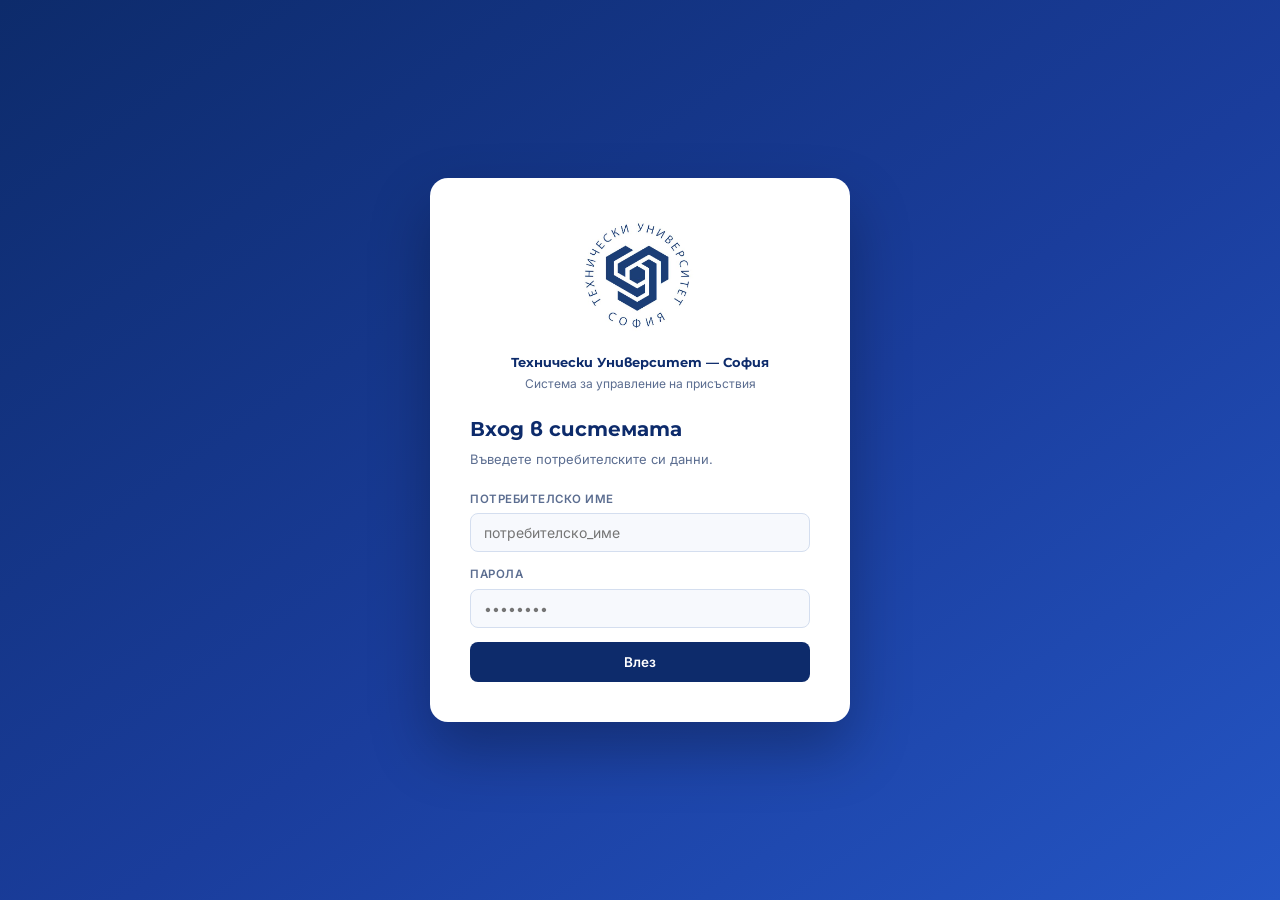
==== commit 6f6f1a16: "Updated frontend" ====
--- a/Students_server_FastAPI/index.html
+++ b/Students_server_FastAPI/index.html
@@ -1,772 +1,1393 @@
 <!DOCTYPE html>
 <html lang="bg">
-
 <head>
-    <meta charset="UTF-8">
-    <meta name="viewport" content="width=device-width, initial-scale=1.0">
-    <title>Система за Присъствия</title>
-    <link href="https://cdn.jsdelivr.net/npm/bootstrap@5.3.0/dist/css/bootstrap.min.css" rel="stylesheet">
-    <style>
-        .hidden {
-            display: none !important;
-        }
-
-        body {
-            background-color: #f8f9fa;
-            padding-top: 20px;
-            padding-bottom: 50px;
-        }
-
-        .card {
-            box-shadow: 0 4px 6px rgba(0, 0, 0, 0.05);
-            margin-bottom: 20px;
-        }
-
-        .table-responsive {
-            max-height: 400px;
-            overflow-y: auto;
-        }
-    </style>
+<meta charset="UTF-8"/>
+<meta name="viewport" content="width=device-width,initial-scale=1.0"/>
+<title>ТУ-София — Присъствия</title>
+<link rel="preconnect" href="https://fonts.googleapis.com"/>
+<link href="https://fonts.googleapis.com/css2?family=Montserrat:wght@500;600;700;800&family=Inter:wght@400;500;600&display=swap" rel="stylesheet"/>
+<style>
+*,*::before,*::after{box-sizing:border-box;margin:0;padding:0}
+:root{
+  --navy:#0D2B6B;
+  --navy2:#1A3D9C;
+  --navy3:#2455C4;
+  --bg:#ECF0FA;
+  --card:#fff;
+  --border:#D4DEEF;
+  --text:#0C1B40;
+  --muted:#5B6D90;
+  --success:#18A85A;
+  --danger:#D93535;
+  --info:#2B7CE8;
+  --warning:#1A3D9C;
+  --r:10px;
+  --shadow:0 2px 10px rgba(13,43,107,.10);
+  --shadow2:0 8px 28px rgba(13,43,107,.15);
+  --sidebar:256px;
+}
+body{font-family:'Inter',sans-serif;font-size:14px;background:var(--bg);color:var(--text);line-height:1.55;min-height:100vh}
+.hidden{display:none!important}
+
+/* ── LOGIN ── */
+#loginPage{min-height:100vh;display:flex;align-items:center;justify-content:center;
+  background:linear-gradient(145deg,#0D2B6B 0%,#1A3D9C 55%,#2455C4 100%);}
+.lcard{background:#fff;border-radius:18px;padding:36px 40px 40px;width:420px;
+  box-shadow:0 28px 60px rgba(0,0,0,.28);animation:fadeUp .4s ease}
+@keyframes fadeUp{from{opacity:0;transform:translateY(20px)}to{opacity:1;transform:translateY(0)}}
+.lcard-logo{display:flex;flex-direction:column;align-items:center;margin-bottom:20px;gap:8px}
+.lcard-logo img{width:130px;height:130px;object-fit:contain}
+.lcard-logo-text{text-align:center}
+.lcard-logo-text strong{display:block;font-family:'Montserrat',sans-serif;font-weight:700;font-size:13px;color:var(--navy)}
+.lcard-logo-text small{font-size:12px;color:var(--muted)}
+.ltitle{font-family:'Montserrat',sans-serif;font-weight:700;font-size:20px;color:var(--navy);margin-bottom:4px}
+.lsub{font-size:13px;color:var(--muted);margin-bottom:22px}
+.flabel{display:block;font-size:11.5px;font-weight:600;text-transform:uppercase;letter-spacing:.5px;color:var(--muted);margin-bottom:5px}
+.finput{width:100%;padding:10px 13px;border:1.5px solid var(--border);border-radius:8px;
+  font-family:inherit;font-size:14px;color:var(--text);background:#F7F9FD;outline:none;
+  transition:border-color .15s,box-shadow .15s}
+.finput:focus{border-color:var(--navy2);box-shadow:0 0 0 3px rgba(26,61,156,.12);background:#fff}
+.fgrp{margin-bottom:14px}
+.lerr{background:#fef2f2;color:var(--danger);border:1px solid #fdd;border-radius:7px;
+  padding:9px 13px;font-size:13px;margin-top:12px;display:none}
+.lerr.show{display:block}
+
+/* ── BUTTONS ── */
+.btn{display:inline-flex;align-items:center;gap:6px;padding:9px 18px;border-radius:8px;
+  font-family:inherit;font-size:13.5px;font-weight:600;cursor:pointer;border:none;
+  transition:all .15s;white-space:nowrap;text-decoration:none}
+.btn-primary{background:var(--navy);color:#fff}
+.btn-primary:hover{background:var(--navy2);transform:translateY(-1px);box-shadow:0 4px 14px rgba(13,43,107,.25)}
+.btn-blue{background:var(--navy2);color:#fff}
+.btn-blue:hover{background:var(--navy3)}
+.btn-outline{background:transparent;color:var(--navy);border:1.5px solid var(--border)}
+.btn-outline:hover{border-color:var(--navy2);background:#f0f4ff}
+.btn-white{background:#fff;color:var(--navy);border:1.5px solid #D4DEEF}
+.btn-white:hover{background:#EEF3FF}
+.btn-success{background:var(--success);color:#fff}
+.btn-success:hover{background:#14934e}
+.btn-danger{background:var(--danger);color:#fff}
+.btn-danger:hover{background:#b82d2d}
+.btn-sm{padding:6px 13px;font-size:12.5px}
+.btn-xs{padding:4px 9px;font-size:12px;border-radius:6px}
+.btn-block{width:100%;justify-content:center;padding:12px}
+
+/* ── APP SHELL ── */
+#app{display:none;min-height:100vh}
+#app.show{display:flex}
+
+/* ── SIDEBAR ── */
+.sidebar{width:var(--sidebar);background:var(--navy);flex-shrink:0;
+  display:flex;flex-direction:column;position:fixed;left:0;top:0;bottom:0;
+  overflow-y:auto;z-index:100}
+.sb-brand{padding:18px 16px 14px;border-bottom:1px solid rgba(255,255,255,.08);
+  display:flex;align-items:center;gap:11px}
+.sb-logo{width:38px;height:38px;background:#fff;border-radius:8px;
+  display:flex;align-items:center;justify-content:center;overflow:hidden;flex-shrink:0}
+.sb-logo img{width:34px;height:34px;object-fit:contain}
+.sb-brand-text strong{display:block;color:#fff;font-family:'Montserrat',sans-serif;
+  font-weight:700;font-size:13px;line-height:1.2}
+.sb-brand-text small{font-size:11px;color:rgba(255,255,255,.4)}
+.sb-user{margin:12px;padding:11px 13px;background:rgba(255,255,255,.06);
+  border-radius:9px;display:flex;align-items:center;gap:10px}
+.sb-avatar{width:34px;height:34px;border-radius:50%;background:rgba(255,255,255,.2);
+  border:1.5px solid rgba(255,255,255,.3);display:flex;align-items:center;
+  justify-content:center;font-weight:700;font-size:13px;color:#fff;flex-shrink:0;
+  font-family:'Montserrat',sans-serif}
+.sb-uname{font-size:13px;font-weight:600;color:#fff;white-space:nowrap;
+  overflow:hidden;text-overflow:ellipsis}
+.sb-urole{font-size:11px;color:rgba(255,255,255,.4);text-transform:uppercase;letter-spacing:.5px}
+.sb-nav{padding:6px 10px;flex:1}
+.sb-section{font-size:10px;font-weight:700;color:rgba(255,255,255,.25);
+  letter-spacing:1px;text-transform:uppercase;padding:12px 7px 5px}
+.nav-item{display:flex;align-items:center;gap:9px;padding:9px 11px;border-radius:7px;
+  color:rgba(255,255,255,.58);font-size:13.5px;font-weight:500;cursor:pointer;
+  transition:all .15s;margin-bottom:1px;border-left:3px solid transparent}
+.nav-item:hover{background:rgba(255,255,255,.08);color:#fff}
+.nav-item.active{background:rgba(255,255,255,.14);color:#fff;font-weight:700;
+  border-left-color:#fff}
+.nav-icon{font-size:16px;width:20px;text-align:center;flex-shrink:0}
+.sb-footer{padding:12px 10px;border-top:1px solid rgba(255,255,255,.07)}
+.sb-footer .nav-item:hover{color:#ff8080;background:rgba(220,50,50,.1)}
+
+/* ── MAIN ── */
+.main{margin-left:var(--sidebar);flex:1;display:flex;flex-direction:column;min-width:0}
+.topbar{height:62px;background:#fff;border-bottom:1px solid var(--border);
+  display:flex;align-items:center;padding:0 26px;gap:14px;
+  position:sticky;top:0;z-index:50}
+.page-title{font-family:'Montserrat',sans-serif;font-weight:700;font-size:16.5px;
+  color:var(--navy);flex:1}
+.searchbox{display:flex;align-items:center;gap:7px;background:#F4F7FD;
+  border:1.5px solid var(--border);border-radius:8px;padding:7px 11px;
+  transition:border-color .15s}
+.searchbox:focus-within{border-color:var(--navy2)}
+.searchbox input{border:none;background:transparent;outline:none;
+  font-family:inherit;font-size:13.5px;color:var(--text);width:210px}
+.content{padding:24px}
+
+/* ── STAT CARDS ── */
+.stats-grid{display:grid;grid-template-columns:repeat(4,1fr);gap:16px;margin-bottom:22px}
+.stat-card{background:#fff;border-radius:var(--r);border:1px solid var(--border);
+  box-shadow:var(--shadow);padding:18px 20px;display:flex;align-items:center;gap:14px}
+.stat-ico{width:46px;height:46px;border-radius:11px;display:flex;align-items:center;
+  justify-content:center;font-size:21px;flex-shrink:0}
+.stat-ico.blue{background:rgba(13,43,107,.08)}
+.stat-ico.green{background:rgba(24,168,90,.10)}
+.stat-ico.lblue{background:rgba(43,124,232,.10)}
+.stat-ico.red{background:rgba(217,53,53,.08)}
+.stat-val{font-family:'Montserrat',sans-serif;font-weight:800;font-size:26px;
+  color:var(--navy);line-height:1}
+.stat-lbl{font-size:12px;color:var(--muted);margin-top:3px;font-weight:500}
+
+/* ── CARD ── */
+.card{background:#fff;border-radius:var(--r);border:1px solid var(--border);box-shadow:var(--shadow)}
+.card-hd{padding:16px 20px 13px;border-bottom:1px solid var(--border);
+  display:flex;align-items:center;justify-content:space-between;gap:10px}
+.card-title{font-family:'Montserrat',sans-serif;font-weight:700;font-size:14px;
+  color:var(--navy);display:flex;align-items:center;gap:7px}
+.card-ft{padding:11px 20px;border-top:1px solid var(--border);background:#F7F9FD;
+  border-radius:0 0 var(--r) var(--r);display:flex;align-items:center;justify-content:space-between}
+
+/* ── TABLE ── */
+.tbl-wrap{overflow-x:auto}
+table{width:100%;border-collapse:collapse}
+thead th{padding:10px 15px;text-align:left;font-size:11px;font-weight:700;
+  color:var(--muted);text-transform:uppercase;letter-spacing:.6px;
+  background:#F7F9FD;border-bottom:1px solid var(--border);white-space:nowrap}
+tbody tr{border-bottom:1px solid var(--border);transition:background .12s}
+tbody tr:last-child{border-bottom:none}
+tbody tr:hover{background:#F2F6FF}
+td{padding:11px 15px;font-size:13.5px;vertical-align:middle}
+.td-act{display:flex;gap:5px;justify-content:flex-end}
+
+/* ── BADGE ── */
+.badge{display:inline-flex;align-items:center;gap:4px;padding:3px 9px;
+  border-radius:20px;font-size:11.5px;font-weight:600;white-space:nowrap}
+.badge-ok{background:rgba(24,168,90,.12);color:#107a3f}
+.badge-mk{background:rgba(26,61,156,.10);color:#1A3D9C}
+.badge-ex{background:rgba(43,124,232,.12);color:#1a62c4}
+.badge-auto{background:rgba(13,43,107,.07);color:var(--navy)}
+.badge-man{background:rgba(26,61,156,.10);color:#1A3D9C}
+
+/* ── PAGINATION ── */
+.pagination{display:flex;align-items:center;gap:5px}
+.pgbtn{width:30px;height:30px;border-radius:6px;border:1.5px solid var(--border);
+  background:#fff;color:var(--muted);font-size:13px;font-weight:600;cursor:pointer;
+  display:flex;align-items:center;justify-content:center;transition:all .12s}
+.pgbtn:hover:not(:disabled){border-color:var(--navy2);color:var(--navy)}
+.pgbtn:disabled{opacity:.35;cursor:default}
+
+/* ── MODAL ── */
+.overlay{position:fixed;inset:0;z-index:500;background:rgba(10,25,65,.45);
+  backdrop-filter:blur(3px);display:none;align-items:center;justify-content:center;padding:18px}
+.overlay.open{display:flex;animation:fIn .17s ease}
+@keyframes fIn{from{opacity:0}to{opacity:1}}
+.modal{background:#fff;border-radius:13px;box-shadow:var(--shadow2);
+  width:100%;max-width:500px;max-height:90vh;overflow-y:auto;
+  animation:sUp .2s ease}
+.modal-lg{max-width:680px}
+@keyframes sUp{from{transform:translateY(18px);opacity:0}to{transform:translateY(0);opacity:1}}
+.modal-hd{padding:18px 22px 14px;border-bottom:1px solid var(--border);
+  display:flex;align-items:center;justify-content:space-between;
+  position:sticky;top:0;background:#fff;z-index:1;border-radius:13px 13px 0 0}
+.modal-title{font-family:'Montserrat',sans-serif;font-weight:700;font-size:15px;color:var(--navy)}
+.modal-close{width:30px;height:30px;border-radius:7px;border:none;
+  background:#F0F4FF;color:var(--muted);cursor:pointer;font-size:16px;
+  display:flex;align-items:center;justify-content:center;transition:all .12s}
+.modal-close:hover{background:var(--border);color:var(--text)}
+.modal-body{padding:20px 22px}
+.modal-ft{padding:14px 22px;border-top:1px solid var(--border);
+  display:flex;justify-content:flex-end;gap:9px}
+.frow{display:grid;grid-template-columns:1fr 1fr;gap:13px}
+.frow3{grid-template-columns:1fr 1fr 1fr}
+.fhint{font-size:11.5px;color:var(--muted);margin-top:3px}
+.sep{height:1px;background:var(--border);margin:14px 0}
+.sep-label{font-size:11px;font-weight:700;color:var(--muted);text-transform:uppercase;
+  letter-spacing:.5px;margin:14px 0 10px}
+
+/* ── TABS ── */
+.tabs{display:flex;gap:0;border-bottom:2px solid var(--border);margin-bottom:20px}
+.tab-btn{padding:9px 18px;font-size:13.5px;font-weight:600;color:var(--muted);
+  cursor:pointer;border:none;background:transparent;font-family:inherit;
+  border-bottom:2px solid transparent;margin-bottom:-2px;transition:all .15s}
+.tab-btn:hover{color:var(--navy)}
+.tab-btn.active{color:var(--navy);border-bottom-color:var(--navy2)}
+
+/* ── CURRICULUM PANELS ── */
+.curr-grid{display:grid;grid-template-columns:repeat(3,1fr);gap:18px}
+.list-panel{max-height:420px;overflow-y:auto;padding:10px}
+.li{display:flex;align-items:center;justify-content:space-between;
+  padding:9px 11px;border-radius:7px;border:1px solid var(--border);
+  margin-bottom:5px;font-size:13px;background:#FAFBFF;transition:border-color .12s}
+.li:hover{border-color:var(--navy2)}
+.li-text{min-width:0;flex:1;margin-right:8px}
+.li-sub{font-size:11.5px;color:var(--muted);margin-top:1px}
+.chip{display:inline-flex;align-items:center;padding:2px 7px;border-radius:4px;
+  font-size:11px;font-weight:600}
+.chip-lec{background:rgba(13,43,107,.08);color:var(--navy)}
+.chip-ex{background:rgba(24,168,90,.1);color:#107a3f}
+.chip-lab{background:rgba(217,53,53,.08);color:#b02c2c}
+
+/* ── EMPTY / TOAST ── */
+.empty{text-align:center;padding:48px 20px;color:var(--muted)}
+.empty-ico{font-size:40px;margin-bottom:10px;opacity:.45}
+.empty p{font-size:13.5px}
+
+#toasts{position:fixed;bottom:22px;right:22px;z-index:1000;
+  display:flex;flex-direction:column;gap:8px}
+.toast{padding:12px 16px;border-radius:9px;font-size:13.5px;font-weight:500;
+  display:flex;align-items:center;gap:9px;box-shadow:var(--shadow2);max-width:320px;
+  animation:tIn .22s ease}
+@keyframes tIn{from{opacity:0;transform:translateY(10px)}to{opacity:1;transform:translateY(0)}}
+.t-ok{background:#0f6840;color:#fff}
+.t-err{background:var(--danger);color:#fff}
+.t-info{background:var(--navy);color:#fff}
+
+@media(max-width:900px){
+  .stats-grid{grid-template-columns:repeat(2,1fr)}
+  .curr-grid{grid-template-columns:1fr}
+}
+</style>
 </head>
-
 <body>
 
-    <div class="container-fluid" style="max-width: 1400px;">
-        <h2 class="text-center mb-4 text-dark fw-bold">IoT Система за Университетски Присъствия</h2>
-
-        <div id="loginSection" class="card mx-auto" style="max-width: 400px;">
-            <div class="card-body">
-                <h5 class="card-title text-center fw-bold mb-3">Вход в системата</h5>
-                <form id="loginForm">
-                    <div class="mb-3">
-                        <label class="form-label">Потребителско име</label>
-                        <input type="text" id="username" class="form-control" required>
-                    </div>
-                    <div class="mb-3">
-                        <label class="form-label">Парола</label>
-                        <input type="password" id="password" class="form-control" required>
-                    </div>
-                    <button type="submit" class="btn btn-primary w-100 fw-bold">Влез</button>
-                    <div id="loginError" class="text-danger mt-2 text-center hidden">Грешни потребителски данни!</div>
-                </form>
+<!-- LOGIN -->
+<div id="loginPage">
+  <div class="lcard">
+    <div class="lcard-logo">
+      <img src="[data-uri]" alt="ТУ-София" />
+      <div class="lcard-logo-text">
+        <strong>Технически Университет — София</strong>
+        <small>Система за управление на присъствия</small>
+      </div>
+    </div>
+    <h2 class="ltitle">Вход в системата</h2>
+    <p class="lsub">Въведете потребителските си данни.</p>
+    <div class="fgrp">
+      <label class="flabel">Потребителско Име</label>
+      <input class="finput" id="lu" type="text" placeholder="потребителско_име" autocomplete="username"/>
+    </div>
+    <div class="fgrp">
+      <label class="flabel">Парола</label>
+      <input class="finput" id="lp" type="password" placeholder="••••••••" autocomplete="current-password"/>
+    </div>
+    <button class="btn btn-primary btn-block" id="loginBtn">Влез</button>
+    <div class="lerr" id="lerr">⚠️ Грешно потребителско име или парола.</div>
+  </div>
+</div>
+
+<!-- APP -->
+<div id="app">
+  <aside class="sidebar">
+    <div class="sb-brand">
+      <div class="sb-logo"><img src="[data-uri]" alt="ТУ"/></div>
+      <div class="sb-brand-text">
+        <strong>ТУ — София</strong>
+        <small>Присъствия</small>
+      </div>
+    </div>
+    <div class="sb-user">
+      <div class="sb-avatar" id="sbAvatar">А</div>
+      <div>
+        <div class="sb-uname" id="sbName">–</div>
+        <div class="sb-urole" id="sbRole">–</div>
+      </div>
+    </div>
+    <nav class="sb-nav">
+      <div class="sb-section">Главно</div>
+      <div class="nav-item active" id="navAtt" onclick="gotoView('att')">
+        <span class="nav-icon">📋</span> Дневник на присъствия
+      </div>
+      <div class="nav-item hidden" id="navUsers" onclick="gotoView('users')">
+        <span class="nav-icon">👥</span> Потребители и Лица
+      </div>
+      <div class="sb-section hidden" id="lblCurr">Учебен план</div>
+      <div class="nav-item hidden" id="navCurr" onclick="gotoView('curr')">
+        <span class="nav-icon">📚</span> Дисциплини и График
+      </div>
+    </nav>
+    <div class="sb-footer">
+      <div class="nav-item" id="logoutBtn"><span class="nav-icon">🚪</span> Изход</div>
+    </div>
+  </aside>
+
+  <div class="main">
+    <header class="topbar">
+      <div class="page-title" id="pageTitle">Дневник на присъствия</div>
+      <div id="searchWrap" class="searchbox">
+        <span>🔍</span>
+        <input type="text" id="searchInp" placeholder="Търси по Име или ФН…"/>
+      </div>
+      <button class="btn btn-blue btn-sm hidden" id="btnAddAtt" onclick="openM('mAddAtt')">＋ Ръчно отчитане</button>
+    </header>
+
+    <main class="content">
+
+      <!-- VIEW: ATTENDANCE -->
+      <div class="view-panel" id="vAtt">
+        <div class="stats-grid">
+          <div class="stat-card"><div class="stat-ico blue">📋</div>
+            <div><div class="stat-val" id="sTotal">–</div><div class="stat-lbl">Общо записа</div></div></div>
+          <div class="stat-card"><div class="stat-ico green">✅</div>
+            <div><div class="stat-val" id="sPresent">–</div><div class="stat-lbl">Присъствия</div></div></div>
+          <div class="stat-card"><div class="stat-ico lblue">🔄</div>
+            <div><div class="stat-val" id="sMakeup">–</div><div class="stat-lbl">Отработвания</div></div></div>
+          <div class="stat-card"><div class="stat-ico red">📝</div>
+            <div><div class="stat-val" id="sExcused">–</div><div class="stat-lbl">Извинени</div></div></div>
+        </div>
+        <div class="card">
+          <div class="tbl-wrap">
+            <table>
+              <thead><tr>
+                <th>Дата и час</th><th>Студент</th><th>Дисциплина</th>
+                <th>Статус</th><th>Записано от</th>
+                <th id="thAct" class="hidden" style="text-align:right">Действия</th>
+              </tr></thead>
+              <tbody id="attBody">
+                <tr><td colspan="6"><div class="empty"><div class="empty-ico">⏳</div><p>Зареждане…</p></div></td></tr>
+              </tbody>
+            </table>
+          </div>
+          <div class="card-ft">
+            <span style="font-size:12.5px;color:var(--muted);font-weight:500" id="attInfo">–</span>
+            <div class="pagination">
+              <button class="pgbtn" id="btnPrev" disabled>‹</button>
+              <span style="font-size:12.5px;color:var(--muted);padding:0 6px" id="attPages">1</span>
+              <button class="pgbtn" id="btnNext" disabled>›</button>
             </div>
+          </div>
         </div>
-
-        <div id="dashboardSection" class="hidden">
-            <div class="d-flex justify-content-between align-items-center mb-4 bg-white p-3 rounded shadow-sm border">
-                <h5 id="welcomeMessage" class="mb-0 fw-bold text-secondary">Добре дошли</h5>
-                <div>
-                    <button id="showCurriculumBtn" class="btn btn-primary btn-sm hidden"
-                        onclick="navigate('curriculumView')">📚 Учебен план и График</button>
-                    <button id="showCreateUserBtn" class="btn btn-dark btn-sm hidden me-2"
-                        onclick="navigate('createUserView')">👥 Потребители, Лица и Групи</button>
-                    <button id="logoutBtn" class="btn btn-outline-danger btn-sm fw-bold">🚪 Изход</button>
+      </div>
+
+      <!-- VIEW: USERS -->
+      <div class="view-panel hidden" id="vUsers">
+        <div class="tabs">
+          <button class="tab-btn active" onclick="switchTab('students')">👨‍🎓 Студенти</button>
+          <button class="tab-btn" onclick="switchTab('teachers')">👩‍🏫 Преподаватели</button>
+          <button class="tab-btn" onclick="switchTab('groups')">🏫 Групи</button>
+          <button class="tab-btn" onclick="switchTab('register')">➕ Регистрация</button>
+        </div>
+        <div id="tabStudents">
+          <div class="card"><div class="card-hd"><div class="card-title">👨‍🎓 Студенти</div></div>
+            <div class="tbl-wrap"><table>
+              <thead><tr><th>#</th><th>Имена</th><th>Фак. №</th><th>RFID</th><th>Група</th><th style="text-align:right">Действие</th></tr></thead>
+              <tbody id="tbStudents"><tr><td colspan="6"><div class="empty"><div class="empty-ico">⏳</div><p>Зареждане…</p></div></td></tr></tbody>
+            </table></div>
+          </div>
+        </div>
+        <div id="tabTeachers" class="hidden">
+          <div class="card"><div class="card-hd"><div class="card-title">👩‍🏫 Преподаватели</div></div>
+            <div class="tbl-wrap"><table>
+              <thead><tr><th>#</th><th>Имена</th><th>Длъжност</th><th>Катедра</th><th style="text-align:right">Действие</th></tr></thead>
+              <tbody id="tbTeachers"></tbody>
+            </table></div>
+          </div>
+        </div>
+        <div id="tabGroups" class="hidden">
+          <div class="card"><div class="card-hd"><div class="card-title">🏫 Учебни Групи</div></div>
+            <div class="tbl-wrap"><table>
+              <thead><tr><th>#</th><th>Група</th><th>Курс</th><th>Специалност</th><th style="text-align:right">Действие</th></tr></thead>
+              <tbody id="tbGroups"></tbody>
+            </table></div>
+          </div>
+        </div>
+        <div id="tabRegister" class="hidden">
+          <div class="card"><div class="card-hd"><div class="card-title">➕ Нова регистрация</div></div>
+            <div style="padding:20px 22px">
+              <div class="fgrp"><label class="flabel">Тип профил</label>
+                <select class="finput" id="regRole" onchange="updateRegForm()">
+                  <option value="student">Студент</option>
+                  <option value="teacher">Преподавател</option>
+                  <option value="admin">Администратор</option>
+                </select>
+              </div>
+              <div class="frow" id="regNameRow">
+                <div class="fgrp"><label class="flabel">Три имена</label><input class="finput" id="regName"/></div>
+                <div class="fgrp"><label class="flabel">Потр. Име</label><input class="finput" id="regUser"/></div>
+              </div>
+              <div class="fgrp"><label class="flabel">Парола</label><input type="password" class="finput" id="regPass"/></div>
+              <div id="regSFields">
+                <div class="sep-label">📋 Данни за студент</div>
+                <div class="frow">
+                  <div class="fgrp"><label class="flabel">Факултетен №</label><input class="finput" id="regFN"/></div>
+                  <div class="fgrp"><label class="flabel">RFID UID</label><input class="finput" id="regRfid"/></div>
                 </div>
+                <div class="frow frow3">
+                  <div class="fgrp"><label class="flabel">Група</label><input class="finput" id="regGN" placeholder="напр. 37"/></div>
+                  <div class="fgrp"><label class="flabel">Курс</label>
+                    <select class="finput" id="regGY"><option>1</option><option>2</option><option>3</option><option>4</option></select>
+                  </div>
+                  <div class="fgrp"><label class="flabel">Специалност</label><input class="finput" id="regGM" placeholder="КСТ"/></div>
+                </div>
+              </div>
+              <div id="regTFields" class="hidden">
+                <div class="sep-label">🎓 Данни за преподавател</div>
+                <div class="frow">
+                  <div class="fgrp"><label class="flabel">Академична длъжност</label><input class="finput" id="regTitle" placeholder="доц. д-р"/></div>
+                  <div class="fgrp"><label class="flabel">Катедра</label><input class="finput" id="regDept"/></div>
+                </div>
+              </div>
+              <button class="btn btn-primary" onclick="submitReg()">Запиши в системата</button>
             </div>
-
-            <div id="attendanceView" class="view-panel">
-                <div id="teacherControls" class="card border-success hidden">
-                    <div class="card-header bg-success text-white fw-bold">✍️ Ръчно отчитане на посещение</div>
-                    <div class="card-body">
-                        <form id="addAttendanceForm" class="row g-3 align-items-end">
-                            <div class="col-md-2">
-                                <label class="small fw-bold text-muted">Филтър Група</label>
-                                <select id="filterAttGroup" class="form-select form-select-sm">
-                                    <option value="" selected>-- Всички --</option>
-                                </select>
-                            </div>
-                            <div class="col-md-3">
-                                <label class="small fw-bold text-muted">Студент</label>
-                                <select id="addStudentId" class="form-select form-select-sm" required>
-                                    <option value="" disabled selected>Зареждане...</option>
-                                </select>
-                            </div>
-                            <div class="col-md-3">
-                                <label class="small fw-bold text-muted">Дисциплина и Час</label>
-                                <select id="addScheduleId" class="form-select form-select-sm" required>
-                                    <option value="" disabled selected>Зареждане...</option>
-                                </select>
-                            </div>
-                            <div class="col-md-2">
-                                <label class="small fw-bold text-muted">Дата на провеждане</label>
-                                <input type="date" id="addDate" class="form-control form-control-sm" required>
-                            </div>
-                            <div class="col-md-1">
-                                <label class="small fw-bold text-muted">Статус</label>
-                                <select id="addStatus" class="form-select form-select-sm">
-                                    <option value="present">Присъствие</option>
-                                    <option value="makeup">Отработване</option>
-                                    <option value="excused">Извинено</option>
-                                </select>
-                            </div>
-                            <div class="col-md-1"><button type="submit"
-                                    class="btn btn-success btn-sm w-100 fw-bold">Запиши</button></div>
-                        </form>
-                    </div>
-                </div>
-
-                <div class="card border-dark">
-                    <div
-                        class="card-header bg-dark text-white fw-bold d-flex justify-content-between align-items-center">
-                        <span>📋 Дневен журнал на посещенията</span>
-                        <div class="d-flex gap-2">
-                            <input type="text" id="searchAttInput" class="form-control form-control-sm"
-                                placeholder="🔍 Търси Име или ФН..." style="width: 250px;">
-                        </div>
-                    </div>
-                    <div class="card-body p-0">
-                        <div class="table-responsive" style="min-height: 300px;">
-                            <table class="table table-striped table-hover mb-0 align-middle">
-                                <thead class="table-secondary">
-                                    <tr>
-                                        <th>Дата и час</th>
-                                        <th>Студент</th>
-                                        <th>Дисциплина (Тип)</th>
-                                        <th>Статус</th>
-                                        <th>Източник</th>
-                                        <th id="actionColumn" class="hidden text-center">Действия</th>
-                                    </tr>
-                                </thead>
-                                <tbody id="attendanceTableBody">
-                                    <tr>
-                                        <td colspan="6" class="text-center text-muted">Зареждане на данни...</td>
-                                    </tr>
-                                </tbody>
-                            </table>
-                        </div>
-                    </div>
-                    <div class="card-footer bg-light d-flex justify-content-between align-items-center">
-                        <span id="attTotalRecords" class="small fw-bold text-muted">Общо: 0 записа</span>
-                        <div class="btn-group">
-                            <button id="btnPrevPage" class="btn btn-sm btn-outline-dark fw-bold">← Предишна</button>
-                            <span id="attPageInfo" class="btn btn-sm btn-dark disabled">Стр. 1</span>
-                            <button id="btnNextPage" class="btn btn-sm btn-outline-dark fw-bold">Следваща →</button>
-                        </div>
-                    </div>
-                </div>
+          </div>
+        </div>
+      </div>
+
+      <!-- VIEW: CURRICULUM -->
+      <div class="view-panel hidden" id="vCurr">
+        <div class="curr-grid">
+          <div class="card">
+            <div class="card-hd">
+              <div class="card-title">📖 Дисциплини</div>
+              <button class="btn btn-primary btn-sm" onclick="openM('mNewCourse')">＋ Нова</button>
             </div>
-
-            <div id="createUserView" class="view-panel hidden">
-                <div class="card border-dark mb-4">
-                    <div
-                        class="card-header bg-dark text-white d-flex justify-content-between align-items-center fw-bold">
-                        <span>➕ Регистрация на нов Студент / Преподавател / Админ</span>
-                        <button class="btn btn-sm btn-outline-light" onclick="navigate('attendanceView')">← Обратно към
-                            присъствия</button>
-                    </div>
-                    <div class="card-body">
-                        <div class="mb-3 col-md-3">
-                            <label class="fw-bold text-secondary">Изберете тип профил:</label>
-                            <select id="clerkRoleSelector" class="form-select bg-light fw-bold">
-                                <option value="student">Студент</option>
-                                <option value="teacher">Преподавател</option>
-                                <option value="admin">Администратор</option>
-                            </select>
-                        </div>
-                        <form id="clerkRegistrationForm" class="row g-3">
-                            <div class="col-md-6" id="clerkNameWrapper"><label class="form-label">Три
-                                    имена</label><input type="text" id="clerkName" class="form-control" required></div>
-                            <div class="col-md-3"><label class="form-label">Потребителско име</label><input type="text"
-                                    id="clerkUsername" class="form-control" required></div>
-                            <div class="col-md-3"><label class="form-label">Парола</label><input type="password"
-                                    id="clerkPassword" class="form-control" required></div>
-                            <div id="clerkStudentFields" class="row g-3 mt-1 p-0 m-0">
-                                <div class="col-md-3"><label class="text-primary fw-bold">Факултетен номер</label><input
-                                        type="text" id="clerkFacultyNumber" class="form-control border-primary"></div>
-                                <div class="col-md-3"><label class="text-primary fw-bold">RFID UID код</label><input
-                                        type="text" id="clerkRfidUid" class="form-control border-primary"></div>
-                                <div class="col-md-2"><label class="text-primary fw-bold">Група (номер)</label><input
-                                        type="text" id="clerkGroupName" class="form-control border-primary"></div>
-                                <div class="col-md-2"><label class="text-primary fw-bold">Курс</label>
-                                    <select id="clerkGroupYear" class="form-select border-primary">
-                                        <option value="1">1</option>
-                                        <option value="2">2</option>
-                                        <option value="3">3</option>
-                                        <option value="4">4</option>
-                                    </select>
-                                </div>
-                                <div class="col-md-2"><label class="text-primary fw-bold">Специалност</label><input
-                                        type="text" id="clerkGroupMajor" class="form-control border-primary"
-                                        placeholder="КСТ"></div>
-                            </div>
-                            <div id="clerkTeacherFields" class="row g-3 mt-1 p-0 m-0 hidden">
-                                <div class="col-md-6"><label class="text-success fw-bold">Академична
-                                        длъжност</label><input type="text" id="clerkTitle"
-                                        class="form-control border-success"></div>
-                                <div class="col-md-6"><label class="text-success fw-bold">Катедра</label><input
-                                        type="text" id="clerkDepartment" class="form-control border-success"></div>
-                            </div>
-                            <div class="col-12 mt-3"><button type="submit" class="btn btn-dark w-100 fw-bold">Запиши в
-                                    системата</button></div>
-                        </form>
-                    </div>
-                </div>
-
-                <div class="row g-3">
-                    <div class="col-md-5">
-                        <div class="card border-primary h-100">
-                            <div class="card-header bg-primary text-white fw-bold">👨‍🎓 Студенти</div>
-                            <div class="card-body p-0">
-                                <div class="table-responsive">
-                                    <table class="table table-sm table-striped mb-0 align-middle">
-                                        <thead class="table-light">
-                                            <tr>
-                                                <th>Име</th>
-                                                <th>ФН</th>
-                                                <th class="text-end">Действие</th>
-                                            </tr>
-                                        </thead>
-                                        <tbody id="adminStudentsTableBody"></tbody>
-                                    </table>
-                                </div>
-                            </div>
-                        </div>
-                    </div>
-                    <div class="col-md-4">
-                        <div class="card border-success h-100">
-                            <div class="card-header bg-success text-white fw-bold">👩‍🏫 Преподаватели</div>
-                            <div class="card-body p-0">
-                                <div class="table-responsive">
-                                    <table class="table table-sm table-striped mb-0 align-middle">
-                                        <thead class="table-light">
-                                            <tr>
-                                                <th>Име</th>
-                                                <th>Катедра</th>
-                                                <th class="text-end">Действие</th>
-                                            </tr>
-                                        </thead>
-                                        <tbody id="adminTeachersTableBody"></tbody>
-                                    </table>
-                                </div>
-                            </div>
-                        </div>
-                    </div>
-                    <div class="col-md-3">
-                        <div class="card border-warning h-100">
-                            <div class="card-header bg-warning text-dark fw-bold">📚 Групи</div>
-                            <div class="card-body p-0">
-                                <div class="table-responsive">
-                                    <table class="table table-sm table-striped mb-0 align-middle">
-                                        <thead class="table-light">
-                                            <tr>
-                                                <th>Група</th>
-                                                <th>Спец.</th>
-                                                <th class="text-end">Действие</th>
-                                            </tr>
-                                        </thead>
-                                        <tbody id="adminGroupsTableBody"></tbody>
-                                    </table>
-                                </div>
-                            </div>
-                        </div>
-                    </div>
-                </div>
+            <div class="list-panel" id="coursesList"><div class="empty"><div class="empty-ico">⏳</div><p>Зареждане…</p></div></div>
+          </div>
+          <div class="card">
+            <div class="card-hd">
+              <div class="card-title">🔗 Учебен план</div>
+              <button class="btn btn-primary btn-sm" onclick="openM('mNewGC')">＋ Зачисли</button>
             </div>
-
-            <div id="curriculumView" class="view-panel hidden">
-                <div class="d-flex justify-content-between align-items-center mb-3">
-                    <h3 class="mb-0 fw-bold text-dark">Администриране на Семестриалния План</h3>
-                    <button onclick="navigate('attendanceView')" class="btn btn-outline-dark btn-sm">← Назад</button>
-                </div>
-
-                <div class="row g-3">
-                    <div class="col-md-4">
-                        <div class="card border-dark h-100">
-                            <div class="card-header bg-dark text-white fw-bold">1. Дисциплини (Courses)</div>
-                            <div class="card-body d-flex flex-column">
-                                <form id="createCourseForm" class="mb-3">
-                                    <div class="input-group input-group-sm"><input type="text" id="courseName"
-                                            class="form-control" placeholder="Име на предмет" required><button
-                                            type="submit" class="btn btn-dark fw-bold">Добави</button></div>
-                                </form>
-                                <hr class="mt-0">
-                                <div class="overflow-auto">
-                                    <ul class="list-group list-group-flush" id="coursesList"></ul>
-                                </div>
-                            </div>
-                        </div>
-                    </div>
-
-                    <div class="col-md-4">
-                        <div class="card border-secondary h-100">
-                            <div class="card-header bg-secondary text-white fw-bold">2. Зачисляване на Учебен План</div>
-                            <div class="card-body d-flex flex-column">
-                                <form id="createGroupCourseForm" class="mb-3 row g-2">
-                                    <div class="mb-1"><select id="gcGroupId" class="form-select form-select-sm"
-                                            required></select></div>
-                                    <div class="mb-1"><select id="gcCourseId" class="form-select form-select-sm"
-                                            required></select></div>
-                                    <div class="mb-1"><select id="gcTeacherId"
-                                            class="form-select form-select-sm"></select></div>
-                                    <div class="mb-2"><select id="gcType" class="form-select form-select-sm">
-                                            <option value="lecture">Лекция</option>
-                                            <option value="exercise">Упражнение</option>
-                                            <option value="lab">Лабораторно упр.</option>
-                                        </select></div>
-                                    <button type="submit" class="btn btn-secondary btn-sm w-100 fw-bold">Свържи в
-                                        план</button>
-                                </form>
-                                <hr class="mt-0">
-                                <div class="overflow-auto">
-                                    <ul class="list-group list-group-flush" id="groupCoursesList"></ul>
-                                </div>
-                            </div>
-                        </div>
-                    </div>
-
-                    <div class="col-md-4">
-                        <div class="card border-primary h-100">
-                            <div class="card-header bg-primary text-white fw-bold">3. Седмичен График на Залите</div>
-                            <div class="card-body d-flex flex-column" style="max-height: 550px; overflow-y: auto;">
-                                <form id="createScheduleForm" class="row g-2 small">
-                                    <div class="col-12"><select id="schedGcId" class="form-select form-select-sm"
-                                            required></select></div>
-                                    <div class="col-6"><input type="text" id="schedRoom"
-                                            class="form-control form-control-sm" placeholder="Зала №" required></div>
-                                    <div class="col-6"><select id="schedDay" class="form-select form-select-sm">
-                                            <option value="0">Понеделник</option>
-                                            <option value="1">Вторник</option>
-                                            <option value="2">Сряда</option>
-                                            <option value="3">Четвъртък</option>
-                                            <option value="4">Петък</option>
-                                            <option value="5">Събота</option>
-                                        </select></div>
-                                    <div class="col-6"><label class="m-0">Начало</label><input type="time"
-                                            id="schedStartTime" class="form-control form-control-sm" required></div>
-                                    <div class="col-6"><label class="m-0">Край</label><input type="time"
-                                            id="schedEndTime" class="form-control form-control-sm" required></div>
-                                    <div class="col-6"><select id="schedParity" class="form-select form-select-sm">
-                                            <option value="false">Всяка седм.</option>
-                                            <option value="true">През седмица</option>
-                                        </select></div>
-                                    <div class="col-6"><select id="schedSubgroup" class="form-select form-select-sm">
-                                            <option value="">Цяла група</option>
-                                            <option value="A">Поток А</option>
-                                            <option value="B">Поток Б</option>
-                                        </select></div>
-                                    <div class="col-6"><label class="m-0">От дата</label><input type="date"
-                                            id="schedStartDate" class="form-control form-control-sm" required></div>
-                                    <div class="col-6"><label class="m-0">До дата</label><input type="date"
-                                            id="schedEndDate" class="form-control form-control-sm" required></div>
-                                    <div class="col-12"><button type="submit"
-                                            class="btn btn-primary btn-sm w-100 fw-bold">Запиши в Часовия
-                                            график</button></div>
-                                </form>
-                                <hr>
-                                <div class="overflow-auto">
-                                    <ul class="list-group list-group-flush" id="schedulesList"></ul>
-                                </div>
-                            </div>
-                        </div>
-                    </div>
-                </div>
+            <div class="list-panel" id="gcList"><div class="empty"><div class="empty-ico">⏳</div><p>Зареждане…</p></div></div>
+          </div>
+          <div class="card">
+            <div class="card-hd">
+              <div class="card-title">🗓️ Седмичен График</div>
+              <button class="btn btn-primary btn-sm" onclick="openM('mNewSched')">＋ Добави</button>
             </div>
+            <div class="list-panel" id="schedList"><div class="empty"><div class="empty-ico">⏳</div><p>Зареждане…</p></div></div>
+          </div>
         </div>
-    </div>
-
-    <div class="modal fade" id="editAttendanceModal" tabindex="-1">
-        <div class="modal-dialog modal-sm">
-            <div class="modal-content">
-                <div class="modal-header bg-warning fw-bold">
-                    <h5>✏️ Редакция Статус</h5><button type="button" class="btn-close" data-bs-dismiss="modal"></button>
-                </div>
-                <form id="editAttendanceForm">
-                    <div class="modal-body"><input type="hidden" id="editAttId"><label>Нов Статус</label><select
-                            id="editAttStatus" class="form-select">
-                            <option value="present">Присъствие</option>
-                            <option value="makeup">Отработване</option>
-                            <option value="excused">Извинено</option>
-                        </select></div>
-                    <div class="modal-footer"><button type="submit" class="btn btn-primary btn-sm w-100">Запази</button>
-                    </div>
-                </form>
-            </div>
-        </div>
-    </div>
-
-    <div class="modal fade" id="editGroupModal" tabindex="-1">
-        <div class="modal-dialog modal-sm">
-            <div class="modal-content">
-                <div class="modal-header bg-warning fw-bold">
-                    <h5>✏️ Редакция Група</h5><button type="button" class="btn-close" data-bs-dismiss="modal"></button>
-                </div>
-                <form id="editGroupForm">
-                    <div class="modal-body"><input type="hidden" id="editGroupId">
-                        <div class="mb-2"><label>Група (Номер)</label><input type="text" id="editGroupName"
-                                class="form-control"></div>
-                        <div class="mb-2"><label>Курс</label><input type="number" id="editGroupYear"
-                                class="form-control"></div>
-                        <div class="mb-2"><label>Спец.</label><input type="text" id="editGroupMajor"
-                                class="form-control"></div>
-                    </div>
-                    <div class="modal-footer"><button type="submit" class="btn btn-primary btn-sm w-100">Запази</button>
-                    </div>
-                </form>
-            </div>
-        </div>
-    </div>
-
-    <div class="modal fade" id="editStudentModal" tabindex="-1">
-        <div class="modal-dialog">
-            <div class="modal-content">
-                <div class="modal-header bg-warning fw-bold">
-                    <h5>✏️ Редакция на Студент</h5><button type="button" class="btn-close"
-                        data-bs-dismiss="modal"></button>
-                </div>
-                <form id="editStudentForm">
-                    <div class="modal-body"><input type="hidden" id="editStudentId">
-                        <div class="mb-2"><label>Три имена</label><input type="text" id="editStudentName"
-                                class="form-control" required></div>
-                        <div class="mb-2"><label>Факултетен номер</label><input type="text" id="editStudentFN"
-                                class="form-control" required></div>
-                        <div class="mb-2"><label>RFID UID код</label><input type="text" id="editStudentRFID"
-                                class="form-control" required></div>
-                        <div class="row g-2 border p-2 bg-light rounded">
-                            <p class="m-0 small fw-bold text-muted">Нова структура на Групата (при промяна)</p>
-                            <div class="col-4"><input type="text" id="editStudentGName"
-                                    class="form-control form-control-sm" placeholder="Група"></div>
-                            <div class="col-4"><input type="number" id="editStudentGYear"
-                                    class="form-control form-control-sm" placeholder="Курс"></div>
-                            <div class="col-4"><input type="text" id="editStudentGMajor"
-                                    class="form-control form-control-sm" placeholder="Спец."></div>
-                        </div>
-                    </div>
-                    <div class="modal-footer"><button type="submit" class="btn btn-primary btn-sm">Запази</button></div>
-                </form>
-            </div>
-        </div>
-    </div>
-
-    <div class="modal fade" id="editTeacherModal" tabindex="-1">
-        <div class="modal-dialog">
-            <div class="modal-content">
-                <div class="modal-header bg-warning fw-bold">
-                    <h5>✏️ Редакция на Преподавател</h5><button type="button" class="btn-close"
-                        data-bs-dismiss="modal"></button>
-                </div>
-                <form id="editTeacherForm">
-                    <div class="modal-body"><input type="hidden" id="editTeacherId">
-                        <div class="mb-2"><label>Име</label><input type="text" id="editTeacherName" class="form-control"
-                                required></div>
-                        <div class="mb-2"><label>Академична титла</label><input type="text" id="editTeacherTitle"
-                                class="form-control"></div>
-                        <div class="mb-2"><label>Катедра</label><input type="text" id="editTeacherDept"
-                                class="form-control"></div>
-                    </div>
-                    <div class="modal-footer"><button type="submit" class="btn btn-primary btn-sm">Запази</button></div>
-                </form>
-            </div>
-        </div>
-    </div>
-
-    <div class="modal fade" id="editCourseModal" tabindex="-1">
-        <div class="modal-dialog modal-sm">
-            <div class="modal-content">
-                <div class="modal-header bg-warning fw-bold">
-                    <h5>✏️ Редакция на Дисциплина</h5><button type="button" class="btn-close"
-                        data-bs-dismiss="modal"></button>
-                </div>
-                <form id="editCourseForm">
-                    <div class="modal-body"><input type="hidden" id="editCourseId">
-                        <div class="mb-3"><label>Име на предмета</label><input type="text" id="editCourseName"
-                                class="form-control" required></div>
-                    </div>
-                    <div class="modal-footer"><button type="submit" class="btn btn-primary btn-sm w-100">Запази</button>
-                    </div>
-                </form>
-            </div>
-        </div>
-    </div>
-
-    <div class="modal fade" id="editGroupCourseModal" tabindex="-1">
-        <div class="modal-dialog">
-            <div class="modal-content">
-                <div class="modal-header bg-warning fw-bold">
-                    <h5>✏️ Редакция на зачислен план</h5><button type="button" class="btn-close"
-                        data-bs-dismiss="modal"></button>
-                </div>
-                <form id="editGroupCourseForm">
-                    <div class="modal-body"><input type="hidden" id="editGcId">
-                        <div class="mb-2"><label>Група</label><select id="editGcGroupId" class="form-select"></select>
-                        </div>
-                        <div class="mb-2"><label>Предмет</label><select id="editGcCourseId"
-                                class="form-select"></select></div>
-                        <div class="mb-2"><label>Преподавател</label><select id="editGcTeacherId"
-                                class="form-select"></select></div>
-                        <div class="mb-2"><label>Тип урок</label><select id="editGcType" class="form-select">
-                                <option value="lecture">Лекция</option>
-                                <option value="exercise">Упражнение</option>
-                                <option value="lab">Лабораторно упр.</option>
-                            </select></div>
-                        <div class="mb-2"><label>Семестър</label><input type="number" id="editGcSemester"
-                                class="form-control"></div>
-                    </div>
-                    <div class="modal-footer"><button type="submit" class="btn btn-primary btn-sm">Запази</button></div>
-                </form>
-            </div>
-        </div>
-    </div>
-
-    <div class="col-6"><label>Седмица</label><select id="editSchedParity" class="form-select form-select-sm">
-            <option value="false">Всяка</option>
+      </div>
+
+    </main>
+  </div>
+</div>
+
+<!-- MODALS -->
+<div class="overlay" id="mAddAtt">
+  <div class="modal">
+    <div class="modal-hd"><span class="modal-title">✍️ Ръчно присъствие</span>
+      <button class="modal-close" onclick="closeM('mAddAtt')">✕</button></div>
+    <div class="modal-body">
+      <div class="fgrp"><label class="flabel">Филтър Група</label>
+        <select class="finput" id="aAttGrp" onchange="filterStudents()"></select></div>
+      <div class="fgrp"><label class="flabel">Студент</label>
+        <select class="finput" id="aAttStd"></select></div>
+      <div class="fgrp"><label class="flabel">Дисциплина и час</label>
+        <select class="finput" id="aAttSch"></select></div>
+      <div class="frow">
+        <div class="fgrp"><label class="flabel">Дата</label>
+          <input type="date" class="finput" id="aAttDate"/></div>
+        <div class="fgrp"><label class="flabel">Статус</label>
+          <select class="finput" id="aAttSt">
+            <option value="Присъствие">Присъствие</option>
+            <option value="Отработване">Отработване</option>
+            <option value="Извинено">Извинено</option>
+          </select></div>
+      </div>
+    </div>
+    <div class="modal-ft">
+      <button class="btn btn-outline btn-sm" onclick="closeM('mAddAtt')">Откажи</button>
+      <button class="btn btn-success btn-sm" onclick="submitAddAtt()">Запиши</button>
+    </div>
+  </div>
+</div>
+
+<div class="overlay" id="mEditAtt">
+  <div class="modal" style="max-width:360px">
+    <div class="modal-hd"><span class="modal-title">✏️ Промяна на статус</span>
+      <button class="modal-close" onclick="closeM('mEditAtt')">✕</button></div>
+    <div class="modal-body">
+      <input type="hidden" id="eAttId"/>
+      <div class="fgrp"><label class="flabel">Нов статус</label>
+        <select class="finput" id="eAttSt">
+          <option value="Присъствие">Присъствие</option>
+          <option value="Отработване">Отработване</option>
+          <option value="Извинено">Извинено</option>
+        </select></div>
+    </div>
+    <div class="modal-ft">
+      <button class="btn btn-outline btn-sm" onclick="closeM('mEditAtt')">Откажи</button>
+      <button class="btn btn-primary btn-sm" onclick="submitEditAtt()">Запази</button>
+    </div>
+  </div>
+</div>
+
+<div class="overlay" id="mEditStudent">
+  <div class="modal">
+    <div class="modal-hd"><span class="modal-title">✏️ Редакция — Студент</span>
+      <button class="modal-close" onclick="closeM('mEditStudent')">✕</button></div>
+    <div class="modal-body">
+      <input type="hidden" id="eStdId"/>
+      <div class="fgrp"><label class="flabel">Три имена</label><input class="finput" id="eStdName"/></div>
+      <div class="frow">
+        <div class="fgrp"><label class="flabel">Факултетен №</label><input class="finput" id="eStdFN"/></div>
+        <div class="fgrp"><label class="flabel">RFID UID</label><input class="finput" id="eStdRfid"/></div>
+      </div>
+      <div class="sep-label">Смяна на Група (незадължително)</div>
+      <div class="frow frow3">
+        <div class="fgrp"><label class="flabel">Група</label><input class="finput" id="eStdGN" placeholder="напр. 37"/></div>
+        <div class="fgrp"><label class="flabel">Курс</label><input type="number" class="finput" id="eStdGY" min="1" max="4"/></div>
+        <div class="fgrp"><label class="flabel">Спец.</label><input class="finput" id="eStdGM"/></div>
+      </div>
+    </div>
+    <div class="modal-ft">
+      <button class="btn btn-outline btn-sm" onclick="closeM('mEditStudent')">Откажи</button>
+      <button class="btn btn-primary btn-sm" onclick="submitEditStudent()">Запази</button>
+    </div>
+  </div>
+</div>
+
+<div class="overlay" id="mEditTeacher">
+  <div class="modal" style="max-width:420px">
+    <div class="modal-hd"><span class="modal-title">✏️ Редакция — Преподавател</span>
+      <button class="modal-close" onclick="closeM('mEditTeacher')">✕</button></div>
+    <div class="modal-body">
+      <input type="hidden" id="eTchId"/>
+      <div class="fgrp"><label class="flabel">Имена</label><input class="finput" id="eTchName"/></div>
+      <div class="frow">
+        <div class="fgrp"><label class="flabel">Длъжност</label><input class="finput" id="eTchTitle"/></div>
+        <div class="fgrp"><label class="flabel">Катедра</label><input class="finput" id="eTchDept"/></div>
+      </div>
+    </div>
+    <div class="modal-ft">
+      <button class="btn btn-outline btn-sm" onclick="closeM('mEditTeacher')">Откажи</button>
+      <button class="btn btn-primary btn-sm" onclick="submitEditTeacher()">Запази</button>
+    </div>
+  </div>
+</div>
+
+<div class="overlay" id="mEditGroup">
+  <div class="modal" style="max-width:400px">
+    <div class="modal-hd"><span class="modal-title">✏️ Редакция — Група</span>
+      <button class="modal-close" onclick="closeM('mEditGroup')">✕</button></div>
+    <div class="modal-body">
+      <input type="hidden" id="eGrpId"/>
+      <div class="fgrp"><label class="flabel">Номер на Група</label><input class="finput" id="eGrpName"/></div>
+      <div class="frow">
+        <div class="fgrp"><label class="flabel">Курс</label><input type="number" class="finput" id="eGrpYear" min="1" max="4"/></div>
+        <div class="fgrp"><label class="flabel">Специалност</label><input class="finput" id="eGrpMajor"/></div>
+      </div>
+    </div>
+    <div class="modal-ft">
+      <button class="btn btn-outline btn-sm" onclick="closeM('mEditGroup')">Откажи</button>
+      <button class="btn btn-primary btn-sm" onclick="submitEditGroup()">Запази</button>
+    </div>
+  </div>
+</div>
+
+<div class="overlay" id="mNewCourse">
+  <div class="modal" style="max-width:400px">
+    <div class="modal-hd"><span class="modal-title">➕ Нова Дисциплина</span>
+      <button class="modal-close" onclick="closeM('mNewCourse')">✕</button></div>
+    <div class="modal-body">
+      <div class="fgrp"><label class="flabel">Наименование</label><input class="finput" id="newCourseName" placeholder="напр. Математически Анализ"/></div>
+    </div>
+    <div class="modal-ft">
+      <button class="btn btn-outline btn-sm" onclick="closeM('mNewCourse')">Откажи</button>
+      <button class="btn btn-primary btn-sm" onclick="submitNewCourse()">Създай</button>
+    </div>
+  </div>
+</div>
+
+<div class="overlay" id="mEditCourse">
+  <div class="modal" style="max-width:400px">
+    <div class="modal-hd"><span class="modal-title">✏️ Редакция — Дисциплина</span>
+      <button class="modal-close" onclick="closeM('mEditCourse')">✕</button></div>
+    <div class="modal-body">
+      <input type="hidden" id="eCrsId"/>
+      <div class="fgrp"><label class="flabel">Ново наименование</label><input class="finput" id="eCrsName"/></div>
+    </div>
+    <div class="modal-ft">
+      <button class="btn btn-outline btn-sm" onclick="closeM('mEditCourse')">Откажи</button>
+      <button class="btn btn-primary btn-sm" onclick="submitEditCourse()">Запази</button>
+    </div>
+  </div>
+</div>
+
+<div class="overlay" id="mNewGC">
+  <div class="modal">
+    <div class="modal-hd"><span class="modal-title">🔗 Зачисляване в Учебен план</span>
+      <button class="modal-close" onclick="closeM('mNewGC')">✕</button></div>
+    <div class="modal-body">
+      <div class="fgrp"><label class="flabel">Група</label><select class="finput" id="gcGrp"></select></div>
+      <div class="fgrp"><label class="flabel">Дисциплина</label><select class="finput" id="gcCrs"></select></div>
+      <div class="frow">
+        <div class="fgrp"><label class="flabel">Преподавател</label>
+          <select class="finput" id="gcTch"><option value="">— Без преподавател —</option></select></div>
+        <div class="fgrp"><label class="flabel">Тип</label>
+          <select class="finput" id="gcType">
+            <option value="lecture">Лекция</option>
+            <option value="exercise">Упражнение</option>
+            <option value="lab">Лабораторно</option>
+          </select></div>
+      </div>
+    </div>
+    <div class="modal-ft">
+      <button class="btn btn-outline btn-sm" onclick="closeM('mNewGC')">Откажи</button>
+      <button class="btn btn-primary btn-sm" onclick="submitNewGC()">Зачисли</button>
+    </div>
+  </div>
+</div>
+
+<div class="overlay" id="mEditGC">
+  <div class="modal">
+    <div class="modal-hd"><span class="modal-title">✏️ Редакция — Зачисляване</span>
+      <button class="modal-close" onclick="closeM('mEditGC')">✕</button></div>
+    <div class="modal-body">
+      <input type="hidden" id="eGCId"/>
+      <div class="fgrp"><label class="flabel">Група</label><select class="finput" id="eGCGrp"></select></div>
+      <div class="fgrp"><label class="flabel">Дисциплина</label><select class="finput" id="eGCCrs"></select></div>
+      <div class="frow">
+        <div class="fgrp"><label class="flabel">Преподавател</label>
+          <select class="finput" id="eGCTch"><option value="0">— Без преподавател —</option></select></div>
+        <div class="fgrp"><label class="flabel">Тип</label>
+          <select class="finput" id="eGCType">
+            <option value="lecture">Лекция</option>
+            <option value="exercise">Упражнение</option>
+            <option value="lab">Лабораторно</option>
+          </select></div>
+      </div>
+      <div class="fgrp"><label class="flabel">Семестър</label><input type="number" class="finput" id="eGCSem" min="1" max="10"/></div>
+    </div>
+    <div class="modal-ft">
+      <button class="btn btn-outline btn-sm" onclick="closeM('mEditGC')">Откажи</button>
+      <button class="btn btn-primary btn-sm" onclick="submitEditGC()">Запази</button>
+    </div>
+  </div>
+</div>
+
+<div class="overlay" id="mNewSched">
+  <div class="modal modal-lg">
+    <div class="modal-hd"><span class="modal-title">🗓️ Нов запис в Часовия График</span>
+      <button class="modal-close" onclick="closeM('mNewSched')">✕</button></div>
+    <div class="modal-body">
+      <div class="fgrp"><label class="flabel">Дисциплина от Учебен план</label><select class="finput" id="nsGC"></select></div>
+      <div class="frow">
+        <div class="fgrp"><label class="flabel">Зала №</label><input class="finput" id="nsRoom" placeholder="напр. 2218"/></div>
+        <div class="fgrp"><label class="flabel">Ден</label>
+          <select class="finput" id="nsDay">
+            <option value="0">Понеделник</option><option value="1">Вторник</option>
+            <option value="2">Сряда</option><option value="3">Четвъртък</option>
+            <option value="4">Петък</option><option value="5">Събота</option>
+          </select></div>
+      </div>
+      <div class="frow">
+        <div class="fgrp"><label class="flabel">Начало</label><input type="time" class="finput" id="nsSt"/></div>
+        <div class="fgrp"><label class="flabel">Край</label><input type="time" class="finput" id="nsEt"/></div>
+      </div>
+      <div class="frow">
+        <div class="fgrp"><label class="flabel">Периодичност</label>
+          <select class="finput" id="nsBiw">
+            <option value="false">Всяка седмица</option>
             <option value="true">През седмица</option>
-        </select></div>
-    <script src="https://cdn.jsdelivr.net/npm/bootstrap@5.3.0/dist/js/bootstrap.bundle.min.js"></script>
-    <script>
-        const API_BASE = "http://localhost:8000";
-        let token = localStorage.getItem("token");
-        let userRole = null;
-        let globalData = { groups: [], courses: [], teachers: [], students: [], groupCourses: [], schedules: [] };
-
-        // Променливи за Пагинация
-        let currentPage = 1;
-        const itemsPerPage = 50;
-        let searchTimer = null;
-
-        function parseJwt(t) { try { return JSON.parse(atob(t.split('.')[1])); } catch (e) { return null; } }
-        function navigate(viewId) { document.querySelectorAll('.view-panel').forEach(p => p.classList.add('hidden')); document.getElementById(viewId).classList.remove('hidden'); }
-
-        function checkAuthState() {
-            if (token) {
-                const payload = parseJwt(token);
-                if (payload) {
-                    userRole = payload.role;
-                    document.getElementById('loginSection').classList.add('hidden');
-                    document.getElementById('dashboardSection').classList.remove('hidden');
-                    document.getElementById('welcomeMessage').innerText = `Здравей, ${payload.sub} [${userRole.toUpperCase()}]`;
-
-                    if (userRole === 'teacher' || userRole === 'admin') {
-                        document.getElementById('teacherControls').classList.remove('hidden');
-                        document.getElementById('actionColumn').classList.remove('hidden');
-                    }
-                    if (userRole === 'admin') {
-                        document.getElementById('showCreateUserBtn').classList.remove('hidden');
-                        document.getElementById('showCurriculumBtn').classList.remove('hidden');
-                    }
-                    loadAttendance();
-                    if (userRole === 'admin' || userRole === 'teacher') loadDropdownData();
-                } else { logout(); }
-            }
-        }
-
-        document.getElementById('loginForm').addEventListener('submit', async (e) => {
-            e.preventDefault(); const fd = new FormData(); fd.append("username", document.getElementById('username').value); fd.append("password", document.getElementById('password').value);
-            try {
-                const r = await fetch(`${API_BASE}/auth/login`, { method: 'POST', body: fd });
-                if (r.ok) { token = (await r.json()).access_token; localStorage.setItem("token", token); document.getElementById('loginError').classList.add('hidden'); checkAuthState(); }
-                else { document.getElementById('loginError').classList.remove('hidden'); }
-            } catch (err) { console.error(err); }
-        });
-
-        async function loadDropdownData() {
-            const h = { 'Authorization': `Bearer ${token}` };
-            try {
-                // Добавяме проверка r.ok, за да връщаме празен масив [] при грешка, вместо да крашва
-                const [grp, crs, tchr, std, gc, sch] = await Promise.all([
-                    fetch(`${API_BASE}/auth/groups`, { headers: h }).then(r => r.ok ? r.json() : []),
-                    fetch(`${API_BASE}/admin/courses`, { headers: h }).then(r => r.ok ? r.json() : []),
-                    fetch(`${API_BASE}/auth/teachers`, { headers: h }).then(r => r.ok ? r.json() : []),
-                    fetch(`${API_BASE}/auth/students`, { headers: h }).then(r => r.ok ? r.json() : []),
-                    fetch(`${API_BASE}/admin/group-courses`, { headers: h }).then(r => r.ok ? r.json() : []),
-                    fetch(`${API_BASE}/admin/schedules`, { headers: h }).then(r => r.ok ? r.json() : [])
-                ]);
-                globalData = { groups: grp, courses: crs, teachers: tchr, students: std, groupCourses: gc, schedules: sch };
-                populateDropdowns(); populateAdminLists();
-            } catch (e) { console.error("Грешка при зареждане на справочните данни:", e); }
-        }
-
-        function populateDropdowns() {
-            const fill = (id, arr, template) => {
-                const el = document.getElementById(id); if (!el) return;
-                el.innerHTML = '<option value="" disabled selected>-- Изберете --</option>';
-                arr.forEach(x => el.innerHTML += template(x));
-            };
-            fill('gcGroupId', globalData.groups, g => `<option value="${g.id}">Гр. ${g.name} (${g.major})</option>`);
-            fill('editGcGroupId', globalData.groups, g => `<option value="${g.id}">Гр. ${g.name} (${g.major})</option>`);
-            fill('gcCourseId', globalData.courses, c => `<option value="${c.id}">${c.name}</option>`);
-            fill('editGcCourseId', globalData.courses, c => `<option value="${c.id}">${c.name}</option>`);
-            fill('gcTeacherId', globalData.teachers, t => `<option value="${t.id}">${t.title || ''} ${t.name}</option>`);
-            fill('editGcTeacherId', globalData.teachers, t => `<option value="${t.id}">${t.title || ''} ${t.name}</option>`);
-            document.getElementById('gcTeacherId').innerHTML = '<option value="">-- Без преподавател --</option>' + document.getElementById('gcTeacherId').innerHTML;
-            document.getElementById('editGcTeacherId').innerHTML = '<option value="">-- Без преподавател --</option>' + document.getElementById('editGcTeacherId').innerHTML;
-
-            const tm = { 'lecture': 'Лекция', 'exercise': 'Упраж.', 'lab': 'Лаб.' };
-            fill('schedGcId', globalData.groupCourses, gc => {
-                let g = globalData.groups.find(x => x.id === gc.group_id), c = globalData.courses.find(x => x.id === gc.course_id);
-                return `<option value="${gc.id}">Гр. ${g?.name || '?'} - ${c?.name || '?'} (${tm[gc.type]})</option>`;
-            });
-
-            const fGrp = document.getElementById('filterAttGroup'); if (fGrp) {
-                fGrp.innerHTML = '<option value="" selected>-- Всички --</option>';
-                globalData.groups.forEach(g => fGrp.innerHTML += `<option value="${g.id}">Група ${g.name}</option>`);
-            }
-            renderFilteredStudents("");
-
-            const days = ["Пон", "Вто", "Сря", "Чет", "Пет", "Съб", "Нед"];
-            fill('addScheduleId', globalData.schedules, s => {
-                let gc = globalData.groupCourses.find(x => x.id === s.group_course_id);
-                let c = globalData.courses.find(x => gc && x.id === gc.course_id);
-                return `<option value="${s.id}">${c?.name || 'Предмет'} (${tm[gc?.type]}) | ${days[s.day_of_week]} ${s.start_time} (Зала ${s.room_number})</option>`;
-            });
-        }
-
-        function renderFilteredStudents(gId) {
-            const el = document.getElementById('addStudentId'); if (!el) return;
-            el.innerHTML = '<option value="" disabled selected>Изберете студент...</option>';
-            let arr = globalData.students; if (gId) arr = arr.filter(s => s.group_id == parseInt(gId));
-            arr.forEach(s => el.innerHTML += `<option value="${s.student_id}">${s.name} (ФН: ${s.faculty_number})</option>`);
-        }
-        document.getElementById('filterAttGroup')?.addEventListener('change', (e) => renderFilteredStudents(e.target.value));
-
-        function populateAdminLists() {
-            const cList = document.getElementById('coursesList'); if (cList) { cList.innerHTML = ''; globalData.courses.forEach(c => cList.innerHTML += `<li class="list-group-item d-flex justify-content-between align-middle py-1 px-2"><span class="small">${c.name}</span><button class="btn btn-link btn-sm p-0 text-decoration-none" onclick="openEditCourse(${c.id}, '${c.name.replace(/'/g, "\\'")}')">✏️</button></li>`); }
-            const gcList = document.getElementById('groupCoursesList'); if (gcList) { gcList.innerHTML = ''; globalData.groupCourses.forEach(gc => { let g = globalData.groups.find(x => x.id === gc.group_id); let c = globalData.courses.find(x => x.id === gc.course_id); gcList.innerHTML += `<li class="list-group-item d-flex justify-content-between align-middle py-1 px-2"><span class="small">Гр.${g?.name} - ${c?.name}</span><button class="btn btn-link btn-sm p-0 text-decoration-none" onclick="openEditGc(${gc.id}, ${gc.group_id}, ${gc.course_id}, ${gc.teacher_id}, '${gc.type}', ${gc.semester})">✏️</button></li>` }); }
-            const sList = document.getElementById('schedulesList'); if (sList) { sList.innerHTML = ''; globalData.schedules.forEach(s => { let gc = globalData.groupCourses.find(x => x.id === s.group_course_id); let c = globalData.courses.find(x => gc && x.id === gc.course_id); sList.innerHTML += `<li class="list-group-item d-flex justify-content-between align-middle py-1 px-2"><span class="small">${c?.name || 'Час'} - Зала ${s.room_number}</span><button class="btn btn-link btn-sm p-0 text-decoration-none" onclick="openEditSched(${s.id},'${s.room_number}',${s.day_of_week},'${s.start_time}','${s.end_time}','${s.is_biweekly}','${s.subgroup || ''}','${s.start_date}','${s.end_date}')">✏️</button></li>` }); }
-
-            const stdBody = document.getElementById('adminStudentsTableBody'); if (stdBody) { stdBody.innerHTML = ''; globalData.students.forEach(s => stdBody.innerHTML += `<tr><td>${s.name}</td><td>${s.faculty_number}</td><td class="text-end"><button class="btn btn-sm btn-outline-secondary py-0" onclick="openEditStudent(${s.student_id},'${s.name}','${s.faculty_number}','${s.rfid_uid}')">✏️</button></td></tr>`); }
-            const tchBody = document.getElementById('adminTeachersTableBody'); if (tchBody) { tchBody.innerHTML = ''; globalData.teachers.forEach(t => tchBody.innerHTML += `<tr><td>${t.title || ''} ${t.name}</td><td>${t.department || '-'}</td><td class="text-end"><button class="btn btn-sm btn-outline-secondary py-0" onclick="openEditTeacher(${t.id},'${t.name}','${t.title || ''}','${t.department || ''}')">✏️</button></td></tr>`); }
-            const grpBody = document.getElementById('adminGroupsTableBody'); if (grpBody) { grpBody.innerHTML = ''; globalData.groups.forEach(g => grpBody.innerHTML += `<tr><td>${g.name} (К:${g.year})</td><td>${g.major}</td><td class="text-end"><button class="btn btn-sm btn-outline-secondary py-0" onclick="openEditGroup(${g.id},'${g.name}',${g.year},'${g.major}')">✏️</button></td></tr>`); }
-        }
-
-        // ================= РЕДАКЦИЯ ОПЕРАЦИИ (MODALS + PATCH) =================
-        const patchData = async (url, body, modalId) => {
-            try {
-                const r = await fetch(API_BASE + url, { method: 'PATCH', headers: { 'Content-Type': 'application/json', 'Authorization': `Bearer ${token}` }, body: JSON.stringify(body) });
-                if (r.ok) { bootstrap.Modal.getInstance(document.getElementById(modalId)).hide(); loadDropdownData(); loadAttendance(); } else { alert((await r.json()).detail); }
-            } catch (e) { console.error(e); }
-        };
-
-        function openEditAtt(id, st) { document.getElementById('editAttId').value = id; document.getElementById('editAttStatus').value = st; new bootstrap.Modal(document.getElementById('editAttendanceModal')).show(); }
-        document.getElementById('editAttendanceForm').addEventListener('submit', (e) => { e.preventDefault(); patchData(`/attendance/${document.getElementById('editAttId').value}`, { status: document.getElementById('editAttStatus').value }, 'editAttendanceModal'); });
-
-        function openEditGroup(id, n, y, m) { document.getElementById('editGroupId').value = id; document.getElementById('editGroupName').value = n; document.getElementById('editGroupYear').value = y; document.getElementById('editGroupMajor').value = m; new bootstrap.Modal(document.getElementById('editGroupModal')).show(); }
-        document.getElementById('editGroupForm').addEventListener('submit', (e) => { e.preventDefault(); patchData(`/admin/groups/${document.getElementById('editGroupId').value}`, { name: document.getElementById('editGroupName').value, year: parseInt(document.getElementById('editGroupYear').value), major: document.getElementById('editGroupMajor').value }, 'editGroupModal'); });
-
-        function openEditCourse(id, n) { document.getElementById('editCourseId').value = id; document.getElementById('editCourseName').value = n; new bootstrap.Modal(document.getElementById('editCourseModal')).show(); }
-        document.getElementById('editCourseForm').addEventListener('submit', (e) => { e.preventDefault(); patchData(`/admin/courses/${document.getElementById('editCourseId').value}`, { name: document.getElementById('editCourseName').value }, 'editCourseModal'); });
-
-        function openEditGc(id, gId, cId, tId, type, sem) { document.getElementById('editGcId').value = id; document.getElementById('editGcGroupId').value = gId; document.getElementById('editGcCourseId').value = cId; document.getElementById('editGcTeacherId').value = tId || ""; document.getElementById('editGcType').value = type; document.getElementById('editGcSemester').value = sem; new bootstrap.Modal(document.getElementById('editGroupCourseModal')).show(); }
-        document.getElementById('editGroupCourseForm').addEventListener('submit', (e) => { e.preventDefault(); patchData(`/admin/group-courses/${document.getElementById('editGcId').value}`, { group_id: parseInt(document.getElementById('editGcGroupId').value), course_id: parseInt(document.getElementById('editGcCourseId').value), teacher_id: parseInt(document.getElementById('editGcTeacherId').value) || 0, type: document.getElementById('editGcType').value, semester: parseInt(document.getElementById('editGcSemester').value) || null }, 'editGroupCourseModal'); });
-
-        function openEditSched(id, r, d, s, e, p, sub, sd, ed) { document.getElementById('editSchedId').value = id; document.getElementById('editSchedRoom').value = r; document.getElementById('editSchedDay').value = d; document.getElementById('editSchedStart').value = s.substring(0, 5); document.getElementById('editSchedEnd').value = e.substring(0, 5); document.getElementById('editSchedParity').value = p.toString(); document.getElementById('editSchedSub').value = sub; document.getElementById('editSchedSDate').value = sd; document.getElementById('editSchedEDate').value = ed; new bootstrap.Modal(document.getElementById('editScheduleModal')).show(); }
-        document.getElementById('editScheduleForm').addEventListener('submit', (e) => { e.preventDefault(); patchData(`/admin/schedules/${document.getElementById('editSchedId').value}`, { room_number: document.getElementById('editSchedRoom').value, day_of_week: parseInt(document.getElementById('editSchedDay').value), start_time: document.getElementById('editSchedStart').value, end_time: document.getElementById('editSchedEnd').value, is_biweekly: document.getElementById('editSchedParity').value === 'true', subgroup: document.getElementById('editSchedSub').value || "", start_date: document.getElementById('editSchedSDate').value, end_date: document.getElementById('editSchedEDate').value }, 'editScheduleModal'); });
-        function openEditStudent(id, n, fn, rfid) { document.getElementById('editStudentId').value = id; document.getElementById('editStudentName').value = n; document.getElementById('editStudentFN').value = fn; document.getElementById('editStudentRFID').value = rfid; document.getElementById('editStudentGName').value = ''; document.getElementById('editStudentGYear').value = ''; document.getElementById('editStudentGMajor').value = ''; new bootstrap.Modal(document.getElementById('editStudentModal')).show(); }
-        document.getElementById('editStudentForm').addEventListener('submit', (e) => { e.preventDefault(); patchData(`/auth/students/${document.getElementById('editStudentId').value}`, { name: document.getElementById('editStudentName').value, faculty_number: document.getElementById('editStudentFN').value, rfid_uid: document.getElementById('editStudentRFID').value, group_name: document.getElementById('editStudentGName').value || null, group_year: parseInt(document.getElementById('editStudentGYear').value) || null, group_major: document.getElementById('editStudentGMajor').value || null }, 'editStudentModal'); });
-
-        function openEditTeacher(id, n, t, d) { document.getElementById('editTeacherId').value = id; document.getElementById('editTeacherName').value = n; document.getElementById('editTeacherTitle').value = t; document.getElementById('editTeacherDept').value = d; new bootstrap.Modal(document.getElementById('editTeacherModal')).show(); }
-        document.getElementById('editTeacherForm').addEventListener('submit', (e) => { e.preventDefault(); patchData(`/auth/teachers/${document.getElementById('editTeacherId').value}`, { name: document.getElementById('editTeacherName').value, title: document.getElementById('editTeacherTitle').value, department: document.getElementById('editTeacherDept').value }, 'editTeacherModal'); });
-
-
-        // ================= ПРИСЪСТВИЯ (GET ПАГИНАЦИЯ + ТЪРСЕНЕ) =================
-        async function loadAttendance() {
-            try {
-                const searchEl = document.getElementById('searchAttInput');
-                const searchQuery = searchEl ? searchEl.value : '';
-                const skip = (currentPage - 1) * itemsPerPage;
-
-                let url = `${API_BASE}/attendance?skip=${skip}&limit=${itemsPerPage}`;
-                if (searchQuery) url += `&search=${encodeURIComponent(searchQuery)}`;
-
-                const r = await fetch(url, { headers: { 'Authorization': `Bearer ${token}` } });
-                const data = await r.json();
-
-                const tbody = document.getElementById('attendanceTableBody');
-                if (!tbody) return;
-                tbody.innerHTML = '';
-
-                // Защита за елементите на пагинацията
-                const totalRecordsEl = document.getElementById('attTotalRecords');
-                const pageInfoEl = document.getElementById('attPageInfo');
-                const btnPrev = document.getElementById('btnPrevPage');
-                const btnNext = document.getElementById('btnNextPage');
-
-                const totalPages = Math.ceil(data.total / itemsPerPage) || 1;
-                if (totalRecordsEl) totalRecordsEl.innerText = `Общо: ${data.total} записа`;
-                if (pageInfoEl) pageInfoEl.innerText = `Стр. ${currentPage} от ${totalPages}`;
-                if (btnPrev) btnPrev.disabled = (currentPage === 1);
-                if (btnNext) btnNext.disabled = (currentPage === totalPages);
-
-                const currUser = parseJwt(token)?.sub || '';
-
-                if (!data.items || data.items.length === 0) {
-                    tbody.innerHTML = `<tr><td colspan="6" class="text-center text-muted py-4">Няма намерени записи.</td></tr>`;
-                    return;
-                }
-
-                data.items.forEach(att => {
-                    const tr = document.createElement('tr');
-                    let badge = att.status === 'present' ? 'bg-success' : (att.status === 'makeup' ? 'bg-warning text-dark' : 'bg-info text-dark');
-                    let text = att.status === 'present' ? 'Присъствие' : (att.status === 'makeup' ? 'Отработване' : 'Извинено');
-                    let source = att.recorded_by === 'Автоматичен' ? '<strong class="text-primary">🤖 Автоматичен</strong>' : `<span class="text-muted">✍️ Ръчно: <b>${att.recorded_by}</b></span>`;
-
-                    let canEditDel = userRole === 'admin' || (userRole === 'teacher' && (att.recorded_by === 'Автоматичен' || att.recorded_by === currUser));
-                    let actionBtns = canEditDel ? `<button class="btn btn-sm btn-outline-primary py-0 me-1" onclick="openEditAtt(${att.id}, '${att.status}')">✏️</button><button class="btn btn-sm btn-outline-danger py-0" onclick="deleteRecord(${att.id})">❌</button>` : '';
-
-                    tr.innerHTML = `<td>${new Date(att.timestamp).toLocaleString('bg-BG')}</td><td><b>${att.student_name}</b></td><td>${att.course_name}</td><td><span class="badge ${badge}">${text}</span></td><td>${source}</td><td class="text-center px-3 ${userRole === 'student' ? 'hidden' : ''}">${actionBtns}</td>`;
-                    tbody.appendChild(tr);
-                });
-            } catch (err) { console.error("Error in loadAttendance:", err); }
-        }
-
-        document.getElementById('btnPrevPage')?.addEventListener('click', () => { if (currentPage > 1) { currentPage--; loadAttendance(); } });
-        document.getElementById('btnNextPage')?.addEventListener('click', () => { currentPage++; loadAttendance(); });
-
-        document.getElementById('searchAttInput')?.addEventListener('input', () => {
-            clearTimeout(searchTimer);
-            searchTimer = setTimeout(() => { currentPage = 1; loadAttendance(); }, 500);
-        });
-
-        document.getElementById('addAttendanceForm')?.addEventListener('submit', async (e) => {
-            e.preventDefault();
-            const url = `${API_BASE}/attendance?student_id=${document.getElementById('addStudentId').value}&schedule_id=${document.getElementById('addScheduleId').value}&status=${document.getElementById('addStatus').value}&date=${document.getElementById('addDate').value}`;
-            const r = await fetch(url, { method: 'POST', headers: { 'Authorization': `Bearer ${token}` } });
-            const res = await r.json(); alert(r.ok ? res.detail : `ГРЕШКА: ${res.detail}`);
-            if (r.ok) { loadAttendance(); document.getElementById('addAttendanceForm').reset(); document.getElementById('addDate').valueAsDate = new Date(); }
-        });
-
-        async function deleteRecord(id) {
-            if (!confirm("Сигурни ли сте, че искате да изтриете този запис?")) return;
-            const r = await fetch(`${API_BASE}/attendance/${id}`, { method: 'DELETE', headers: { 'Authorization': `Bearer ${token}` } });
-            if (r.ok) loadAttendance(); else alert(`Грешка: ${(await r.json()).detail}`);
-        }
-
-        // ================= ПОТРЕБИТЕЛИ И УЧЕБЕН ПЛАН (CREATE) =================
-        document.getElementById('clerkRoleSelector')?.addEventListener('change', (e) => {
-            const r = e.target.value;
-            document.getElementById('clerkStudentFields').classList.toggle('hidden', r !== 'student'); document.getElementById('clerkTeacherFields').classList.toggle('hidden', r !== 'teacher');
-            document.getElementById('clerkNameWrapper').classList.toggle('hidden', r === 'admin'); document.getElementById('clerkName').required = (r !== 'admin');
-        });
-
-        document.getElementById('clerkRegistrationForm')?.addEventListener('submit', async (e) => {
-            e.preventDefault(); const role = document.getElementById('clerkRoleSelector').value;
-            let url = `${API_BASE}/auth/register/student`, body = { username: document.getElementById('clerkUsername').value, password: document.getElementById('clerkPassword').value, name: document.getElementById('clerkName').value };
-            if (role === 'student') { body.faculty_number = document.getElementById('clerkFacultyNumber').value; body.rfid_uid = document.getElementById('clerkRfidUid').value; body.group_name = document.getElementById('clerkGroupName').value; body.group_year = parseInt(document.getElementById('clerkGroupYear').value); body.group_major = document.getElementById('clerkGroupMajor').value.toUpperCase(); }
-            else if (role === 'teacher') { url = `${API_BASE}/auth/register/teacher`; body.title = document.getElementById('clerkTitle').value || null; body.department = document.getElementById('clerkDepartment').value || null; }
-            else { url = `${API_BASE}/auth/register/admin`; delete body.name; }
-
-            const r = await fetch(url, { method: 'POST', headers: { 'Content-Type': 'application/json', 'Authorization': `Bearer ${token}` }, body: JSON.stringify(body) });
-            if (r.ok) { alert((await r.json()).detail); document.getElementById('clerkRegistrationForm').reset(); loadDropdownData(); } else alert(`Грешка: ${(await r.json()).detail}`);
-        });
-
-        const handlePost = (formId, endpoint, getBody) => {
-            document.getElementById(formId)?.addEventListener('submit', async (e) => {
-                e.preventDefault(); const r = await fetch(`${API_BASE}${endpoint}`, { method: 'POST', headers: { 'Content-Type': 'application/json', 'Authorization': `Bearer ${token}` }, body: JSON.stringify(getBody()) });
-                if (r.ok) { alert((await r.json()).detail); document.getElementById(formId).reset(); loadDropdownData(); } else alert(`Грешка: ${(await r.json()).detail}`);
-            });
-        };
-        handlePost('createCourseForm', '/admin/courses', () => ({ name: document.getElementById('courseName').value }));
-        handlePost('createGroupCourseForm', '/admin/group-courses', () => ({ group_id: parseInt(document.getElementById('gcGroupId').value), course_id: parseInt(document.getElementById('gcCourseId').value), teacher_id: parseInt(document.getElementById('gcTeacherId').value) || null, type: document.getElementById('gcType').value }));
-        handlePost('createScheduleForm', '/admin/schedules', () => ({ group_course_id: parseInt(document.getElementById('schedGcId').value), room_number: document.getElementById('schedRoom').value, day_of_week: parseInt(document.getElementById('schedDay').value), start_time: document.getElementById('schedStartTime').value, end_time: document.getElementById('schedEndTime').value, is_biweekly: document.getElementById('schedParity').value === 'true', start_date: document.getElementById('schedStartDate').value, end_date: document.getElementById('schedEndDate').value, subgroup: document.getElementById('schedSubgroup').value || null }));
-        document.getElementById('logoutBtn')?.addEventListener('click', () => {
-            token = null; userRole = null; localStorage.removeItem("token");
-            document.getElementById('dashboardSection').classList.add('hidden'); document.getElementById('loginSection').classList.remove('hidden'); document.getElementById('loginForm').reset();
-            document.getElementById('showCreateUserBtn').classList.add('hidden'); document.getElementById('teacherControls').classList.add('hidden'); document.getElementById('actionColumn').classList.add('hidden'); document.getElementById('showCurriculumBtn').classList.add('hidden');
-            navigate('attendanceView');
-        });
-
-        const dInput = document.getElementById('addDate'); if (dInput) dInput.valueAsDate = new Date();
-        checkAuthState();
-    </script>
+          </select></div>
+        <div class="fgrp"><label class="flabel">Подгрупа</label>
+          <select class="finput" id="nsSub">
+            <option value="">Цяла група</option>
+            <option value="A">Поток А</option>
+            <option value="B">Поток Б</option>
+          </select></div>
+      </div>
+      <div class="frow">
+        <div class="fgrp"><label class="flabel">От Дата</label><input type="date" class="finput" id="nsSD"/></div>
+        <div class="fgrp"><label class="flabel">До Дата</label><input type="date" class="finput" id="nsED"/></div>
+      </div>
+    </div>
+    <div class="modal-ft">
+      <button class="btn btn-outline btn-sm" onclick="closeM('mNewSched')">Откажи</button>
+      <button class="btn btn-primary btn-sm" onclick="submitNewSched()">Запиши в графика</button>
+    </div>
+  </div>
+</div>
+
+<div class="overlay" id="mEditSched">
+  <div class="modal modal-lg">
+    <div class="modal-hd"><span class="modal-title">✏️ Редакция — График</span>
+      <button class="modal-close" onclick="closeM('mEditSched')">✕</button></div>
+    <div class="modal-body">
+      <input type="hidden" id="eSchId"/>
+      <div class="frow">
+        <div class="fgrp"><label class="flabel">Зала №</label><input class="finput" id="eSchRoom"/></div>
+        <div class="fgrp"><label class="flabel">Ден</label>
+          <select class="finput" id="eSchDay">
+            <option value="0">Понеделник</option><option value="1">Вторник</option>
+            <option value="2">Сряда</option><option value="3">Четвъртък</option>
+            <option value="4">Петък</option><option value="5">Събота</option>
+          </select></div>
+      </div>
+      <div class="frow">
+        <div class="fgrp"><label class="flabel">Начало</label><input type="time" class="finput" id="eSchSt"/></div>
+        <div class="fgrp"><label class="flabel">Край</label><input type="time" class="finput" id="eSchEt"/></div>
+      </div>
+      <div class="frow">
+        <div class="fgrp"><label class="flabel">Периодичност</label>
+          <select class="finput" id="eSchBiw">
+            <option value="false">Всяка седмица</option><option value="true">През седмица</option>
+          </select></div>
+        <div class="fgrp"><label class="flabel">Подгрупа</label>
+          <select class="finput" id="eSchSub">
+            <option value="">Цяла група</option><option value="A">Поток А</option><option value="B">Поток Б</option>
+          </select></div>
+      </div>
+      <div class="frow">
+        <div class="fgrp"><label class="flabel">От Дата</label><input type="date" class="finput" id="eSchSD"/></div>
+        <div class="fgrp"><label class="flabel">До Дата</label><input type="date" class="finput" id="eSchED"/></div>
+      </div>
+    </div>
+    <div class="modal-ft">
+      <button class="btn btn-outline btn-sm" onclick="closeM('mEditSched')">Откажи</button>
+      <button class="btn btn-primary btn-sm" onclick="submitEditSched()">Запази</button>
+    </div>
+  </div>
+</div>
+
+<div class="overlay" id="mConfirm">
+  <div class="modal" style="max-width:360px">
+    <div class="modal-hd"><span class="modal-title" style="color:var(--danger)">⚠️ Потвърждение</span>
+      <button class="modal-close" onclick="closeM('mConfirm')">✕</button></div>
+    <div class="modal-body"><p id="confirmTxt" style="font-size:14px;color:var(--muted)">Сигурни ли сте?</p></div>
+    <div class="modal-ft">
+      <button class="btn btn-outline btn-sm" onclick="closeM('mConfirm')">Откажи</button>
+      <button class="btn btn-danger btn-sm" id="confirmOk">Изтрий</button>
+    </div>
+  </div>
+</div>
+
+<div id="toasts"></div>
+
+<script>
+// ═══════════════════════════════════════════════════════
+// CRITICAL FIX: относителни URL-и — работи от всеки host
+// ═══════════════════════════════════════════════════════
+const API = '';   // КРИТИЧНО: '' = относителен URL — работи от 127.0.0.1, localhost и всеки друг host
+
+let tok = localStorage.getItem('tok');
+let role = null, uname = null;
+let D = { groups:[], courses:[], teachers:[], students:[], gcs:[], scheds:[] };
+let attPage=1, attTotal=0, attSearch='', searchTimer=null;
+const PER = 50;
+
+// ── JWT ──
+const jwt = t => { try{ return JSON.parse(atob(t.split('.')[1])); }catch{return null;} };
+
+// ── TOAST ──
+function toast(msg, type='info') {
+  const d = document.createElement('div');
+  d.className = `toast t-${type}`;
+  d.textContent = msg;
+  document.getElementById('toasts').appendChild(d);
+  setTimeout(()=>d.remove(), 3600);
+}
+
+// ── MODAL ──
+function openM(id) { document.getElementById(id).classList.add('open'); }
+function closeM(id) { document.getElementById(id).classList.remove('open'); }
+document.querySelectorAll('.overlay').forEach(o=>
+  o.addEventListener('click', e=>{ if(e.target===o) o.classList.remove('open'); })
+);
+
+// ── CONFIRM ──
+let confirmCb = null;
+function confirmDel(msg, cb) {
+  document.getElementById('confirmTxt').textContent = msg;
+  confirmCb = cb;
+  openM('mConfirm');
+}
+document.getElementById('confirmOk').onclick = () => { closeM('mConfirm'); confirmCb&&confirmCb(); };
+
+// ── API ──
+const H = () => ({ 'Authorization':`Bearer ${tok}`, 'Content-Type':'application/json' });
+
+async function GET(url) {
+  const r = await fetch(API+url, {headers:H()});
+  if(!r.ok) { const e=await r.json().catch(()=>({})); throw e; }
+  return r.json();
+}
+async function POST(url, body) {
+  const opts = {method:'POST', headers:H()};
+  if(body!=null) opts.body = JSON.stringify(body);
+  const r = await fetch(API+url, opts);
+  const d = await r.json().catch(()=>({}));
+  if(!r.ok) throw d;
+  return d;
+}
+async function PATCH(url, body) {
+  const r = await fetch(API+url, {method:'PATCH', headers:H(), body:JSON.stringify(body)});
+  const d = await r.json().catch(()=>({}));
+  if(!r.ok) throw d;
+  return d;
+}
+async function DEL(url) {
+  const r = await fetch(API+url, {method:'DELETE', headers:H()});
+  const d = await r.json().catch(()=>({}));
+  if(!r.ok) throw d;
+  return d;
+}
+
+// ── AUTH ──
+document.getElementById('loginBtn').onclick = doLogin;
+document.getElementById('lp').onkeydown = e=>{ if(e.key==='Enter') doLogin(); };
+
+async function doLogin() {
+  const u=document.getElementById('lu').value.trim();
+  const p=document.getElementById('lp').value;
+  const fd=new FormData(); fd.append('username',u); fd.append('password',p);
+  try {
+    const r = await fetch(API+'/auth/login', {method:'POST', body:fd});
+    if(!r.ok) throw new Error();
+    tok = (await r.json()).access_token;
+    localStorage.setItem('tok', tok);
+    document.getElementById('lerr').classList.remove('show');
+    boot();
+  } catch {
+    document.getElementById('lerr').classList.add('show');
+  }
+}
+
+document.getElementById('logoutBtn').onclick = () => {
+  tok=null; role=null; localStorage.removeItem('tok');
+  document.getElementById('app').classList.remove('show');
+  document.getElementById('loginPage').style.display='flex';
+  document.getElementById('lu').value='';
+  document.getElementById('lp').value='';
+};
+
+function boot() {
+  const p = jwt(tok);
+  if(!p) { localStorage.removeItem('tok'); return; }
+  role=p.role; uname=p.sub;
+  document.getElementById('loginPage').style.display='none';
+  document.getElementById('app').classList.add('show');
+  document.getElementById('sbAvatar').textContent = uname[0].toUpperCase();
+  document.getElementById('sbName').textContent = uname;
+  const rl={admin:'Администратор',teacher:'Преподавател',student:'Студент'};
+  document.getElementById('sbRole').textContent = rl[role]||role;
+
+  if(role==='admin'||role==='teacher') {
+    document.getElementById('navUsers').classList.remove('hidden');
+    document.getElementById('btnAddAtt').classList.remove('hidden');
+    document.getElementById('thAct').classList.remove('hidden');
+  }
+  if(role==='admin') {
+    document.getElementById('navCurr').classList.remove('hidden');
+    document.getElementById('lblCurr').classList.remove('hidden');
+  }
+  loadAtt();
+  if(role!=='student') loadRef();
+}
+
+// ── NAVIGATION ──
+function gotoView(v) {
+  ['att','users','curr'].forEach(x=>{
+    document.getElementById('v'+x.charAt(0).toUpperCase()+x.slice(1)).classList.toggle('hidden', x!==v);
+    const n=document.getElementById('nav'+x.charAt(0).toUpperCase()+x.slice(1));
+    if(n) n.classList.toggle('active', x===v);
+  });
+  const titles={att:'Дневник на присъствия',users:'Потребители и Лица',curr:'Учебен план и График'};
+  document.getElementById('pageTitle').textContent = titles[v];
+  document.getElementById('searchWrap').style.display = v==='att'?'flex':'none';
+  document.getElementById('btnAddAtt').style.display = (v==='att'&&role!=='student')?'inline-flex':'none';
+}
+
+// ── REFERENCE DATA ──
+async function loadRef() {
+  const settle = async url => { try{return await GET(url);}catch{return [];} };
+  const [grp,crs,tch,std,gcs,sch] = await Promise.all([
+    settle('/auth/groups'),
+    settle('/admin/courses'),
+    settle('/auth/teachers'),
+    settle('/auth/students'),
+    settle('/admin/group-courses'),
+    settle('/admin/schedules'),
+  ]);
+  D = { groups:grp||[], courses:crs||[], teachers:tch||[],
+          students:std||[], gcs:gcs||[], scheds:sch||[] };
+  fillDropdowns();
+  renderUsers();
+  renderCurriculum();
+}
+
+function fillDropdowns() {
+  // Group filter
+  const gf = document.getElementById('aAttGrp');
+  gf.innerHTML = '<option value="">— Всички групи —</option>';
+  D.groups.forEach(g=>gf.innerHTML+=`<option value="${g.id}">Гр.${g.name} (${g.major})</option>`);
+  filterStudents();
+
+  // Schedule selector for add-att
+  const tm={lecture:'Лекция',exercise:'Упраж.',lab:'Лаб.'};
+  const days=['Пон','Вт','Ср','Чет','Пет','Съб'];
+  const as=document.getElementById('aAttSch');
+  as.innerHTML='';
+  D.scheds.forEach(s=>{
+    const gc=D.gcs.find(x=>x.id===s.group_course_id);
+    const c=gc?D.courses.find(x=>x.id===gc.course_id):null;
+    as.innerHTML+=`<option value="${s.id}">${c?.name||'?'} (${tm[gc?.type]||'?'}) | ${days[s.day_of_week]} ${s.start_time?.substring(0,5)} Зала ${s.room_number}</option>`;
+  });
+
+  // GC modal selects
+  ['gcGrp','eGCGrp'].forEach(id=>{
+    const el=document.getElementById(id); if(!el)return;
+    el.innerHTML='';
+    D.groups.forEach(g=>el.innerHTML+=`<option value="${g.id}">Гр.${g.name} — ${g.major} (К.${g.year})</option>`);
+  });
+  ['gcCrs','eGCCrs'].forEach(id=>{
+    const el=document.getElementById(id); if(!el)return;
+    el.innerHTML='';
+    D.courses.forEach(c=>el.innerHTML+=`<option value="${c.id}">${c.name}</option>`);
+  });
+  ['gcTch','eGCTch'].forEach((id,i)=>{
+    const el=document.getElementById(id); if(!el)return;
+    el.innerHTML=i===0?'<option value="">— Без преподавател —</option>':'<option value="0">— Без преподавател —</option>';
+    D.teachers.forEach(t=>el.innerHTML+=`<option value="${t.id}">${t.title||''} ${t.name}</option>`);
+  });
+
+  // Schedule GC selector
+  const ngc=document.getElementById('nsGC');
+  ngc.innerHTML='';
+  D.gcs.forEach(gc=>{
+    const g=D.groups.find(x=>x.id===gc.group_id);
+    const c=D.courses.find(x=>x.id===gc.course_id);
+    ngc.innerHTML+=`<option value="${gc.id}">Гр.${g?.name||'?'} — ${c?.name||'?'} (${tm[gc.type]})</option>`;
+  });
+}
+
+function filterStudents() {
+  const gid = document.getElementById('aAttGrp').value;
+  const el = document.getElementById('aAttStd');
+  el.innerHTML='';
+  (gid ? D.students.filter(s=>s.group_id==gid) : D.students)
+    .forEach(s=>el.innerHTML+=`<option value="${s.student_id}">${s.name} (ФН: ${s.faculty_number})</option>`);
+}
+
+// ── ATTENDANCE ──
+document.getElementById('searchInp').oninput = e=>{
+  clearTimeout(searchTimer);
+  searchTimer=setTimeout(()=>{attSearch=e.target.value;attPage=1;loadAtt();},450);
+};
+document.getElementById('btnPrev').onclick=()=>{if(attPage>1){attPage--;loadAtt();}};
+document.getElementById('btnNext').onclick=()=>{if(attPage*PER<attTotal){attPage++;loadAtt();}};
+
+async function loadAtt() {
+  const skip=(attPage-1)*PER;
+  let url=`/attendance?skip=${skip}&limit=${PER}`;
+  if(attSearch) url+=`&search=${encodeURIComponent(attSearch)}`;
+  try {
+    const data = await GET(url);
+    attTotal = data.total;
+    renderAtt(data.items);
+    // Stats — approximate from page, total from server
+    document.getElementById('sTotal').textContent = data.total;
+    const pres=data.items.filter(i=>i.status==='Присъствие').length;
+    const mkup=data.items.filter(i=>i.status==='Отработване').length;
+    const exc=data.items.filter(i=>i.status==='Извинено').length;
+    document.getElementById('sPresent').textContent=pres;
+    document.getElementById('sMakeup').textContent=mkup;
+    document.getElementById('sExcused').textContent=exc;
+    const tot=Math.max(1,Math.ceil(data.total/PER));
+    document.getElementById('attInfo').textContent=`Общо ${data.total} записа`;
+    document.getElementById('attPages').textContent=`${attPage} / ${tot}`;
+    document.getElementById('btnPrev').disabled=attPage<=1;
+    document.getElementById('btnNext').disabled=attPage>=tot;
+  } catch(e) {
+    console.error('loadAtt:', e);
+    document.getElementById('attBody').innerHTML=
+      `<tr><td colspan="6"><div class="empty"><div class="empty-ico">⚠️</div>
+      <p>Грешка при зареждане на данните.<br>
+      <small style="opacity:.6">${e?.detail||e?.message||'Проверете сървъра'}</small></p></div></td></tr>`;
+  }
+}
+
+const SB = s => {
+  if(s==='Присъствие') return `<span class="badge badge-ok">✅ Присъствие</span>`;
+  if(s==='Отработване') return `<span class="badge badge-mk">🔄 Отработване</span>`;
+  return `<span class="badge badge-ex">📝 Извинено</span>`;
+};
+
+function renderAtt(items) {
+  const body=document.getElementById('attBody');
+  if(!items||!items.length) {
+    body.innerHTML='<tr><td colspan="6"><div class="empty"><div class="empty-ico">📋</div><p>Няма намерени записи.</p></div></td></tr>';
+    return;
+  }
+  body.innerHTML = items.map(a=>{
+    const dt=new Date(a.timestamp).toLocaleString('bg-BG',{day:'2-digit',month:'2-digit',year:'numeric',hour:'2-digit',minute:'2-digit'});
+    const src=a.recorded_by==='Автоматичен'
+      ?`<span class="badge badge-auto">🤖 Авт.</span>`
+      :`<span class="badge badge-man">✍️ ${a.recorded_by}</span>`;
+    const canEdit=role==='admin'||(role==='teacher'&&(a.recorded_by==='Автоматичен'||a.recorded_by===uname));
+    const act=(role!=='student'&&canEdit)
+      ?`<div class="td-act">
+          <button class="btn btn-outline btn-xs" onclick="openEditAtt(${a.id},'${a.status}')">✏️</button>
+          <button class="btn btn-danger btn-xs" onclick="doDelAtt(${a.id})">🗑</button>
+        </div>`
+      :'';
+    return `<tr>
+      <td style="font-size:12.5px;color:var(--muted);white-space:nowrap">${dt}</td>
+      <td><strong>${a.student_name}</strong></td>
+      <td style="font-size:13px">${a.course_name}</td>
+      <td>${SB(a.status)}</td>
+      <td>${src}</td>
+      <td>${act}</td>
+    </tr>`;
+  }).join('');
+}
+
+// Add attendance
+document.getElementById('aAttDate').valueAsDate=new Date();
+async function submitAddAtt() {
+  const sid=document.getElementById('aAttStd').value;
+  const schid=document.getElementById('aAttSch').value;
+  const date=document.getElementById('aAttDate').value;
+  const st=document.getElementById('aAttSt').value;
+  if(!sid||!schid||!date){toast('Попълнете всички полета','err');return;}
+  try{
+    const d=await POST(`/attendance?student_id=${sid}&schedule_id=${schid}&status=${encodeURIComponent(st)}&date=${date}`,null);
+    toast(d.detail,'ok'); closeM('mAddAtt'); loadAtt();
+  }catch(e){toast(e.detail||'Грешка','err');}
+}
+
+// Edit attendance
+function openEditAtt(id,st){
+  document.getElementById('eAttId').value=id;
+  document.getElementById('eAttSt').value=st;
+  openM('mEditAtt');
+}
+async function submitEditAtt(){
+  const id=document.getElementById('eAttId').value;
+  const st=document.getElementById('eAttSt').value;
+  try{
+    const d=await PATCH(`/attendance/${id}`,{status:st});
+    toast(d.detail,'ok'); closeM('mEditAtt'); loadAtt();
+  }catch(e){toast(e.detail||'Грешка','err');}
+}
+
+// Delete attendance
+function doDelAtt(id){
+  confirmDel('Сигурни ли сте, че искате да изтриете този запис?', async()=>{
+    try{const d=await DEL(`/attendance/${id}`);toast(d.detail,'ok');loadAtt();}
+    catch(e){toast(e.detail||'Грешка','err');}
+  });
+}
+
+// ── USERS ──
+let curTab='students';
+function switchTab(t) {
+  curTab=t;
+  ['students','teachers','groups','register'].forEach((x,i)=>{
+    document.getElementById('tab'+x.charAt(0).toUpperCase()+x.slice(1)).classList.toggle('hidden',x!==t);
+    document.querySelectorAll('.tab-btn')[i].classList.toggle('active',x===t);
+  });
+}
+
+function renderUsers() {
+  renderStudents(); renderTeachers(); renderGroups();
+}
+
+function renderStudents() {
+  const body=document.getElementById('tbStudents');
+  if(!D.students.length){body.innerHTML='<tr><td colspan="6"><div class="empty"><div class="empty-ico">👨‍🎓</div><p>Няма студенти</p></div></td></tr>';return;}
+  body.innerHTML=D.students.map((s,i)=>{
+    const g=D.groups.find(x=>x.id===s.group_id);
+    const gLabel=g?`Гр.${g.name} — ${g.major} К.${g.year}`:'–';
+    return `<tr>
+      <td style="color:var(--muted);font-size:12px">${i+1}</td>
+      <td><strong>${s.name}</strong></td>
+      <td><code style="font-size:12px">${s.faculty_number}</code></td>
+      <td><code style="font-size:11px;color:var(--muted)">${s.rfid_uid||'–'}</code></td>
+      <td><span class="badge badge-ok">${gLabel}</span></td>
+      <td><div class="td-act">
+        <button class="btn btn-outline btn-xs" onclick="openEditStudent(${s.student_id},'${eq(s.name)}','${s.faculty_number}','${s.rfid_uid||''}')">✏️ Редактирай</button>
+      </div></td>
+    </tr>`;
+  }).join('');
+}
+
+function renderTeachers() {
+  const body=document.getElementById('tbTeachers');
+  if(!D.teachers.length){body.innerHTML='<tr><td colspan="5"><div class="empty"><div class="empty-ico">👩‍🏫</div><p>Няма преподаватели</p></div></td></tr>';return;}
+  body.innerHTML=D.teachers.map((t,i)=>`<tr>
+    <td style="color:var(--muted);font-size:12px">${i+1}</td>
+    <td><strong>${t.title||''} ${t.name}</strong></td>
+    <td>${t.title?`<span class="badge badge-mk">${t.title}</span>`:'–'}</td>
+    <td style="color:var(--muted)">${t.department||'–'}</td>
+    <td><div class="td-act">
+      <button class="btn btn-outline btn-xs" onclick="openEditTeacher(${t.id},'${eq(t.name)}','${eq(t.title||'')}','${eq(t.department||'')}')">✏️ Редактирай</button>
+    </div></td>
+  </tr>`).join('');
+}
+
+function renderGroups() {
+  const body=document.getElementById('tbGroups');
+  if(!D.groups.length){body.innerHTML='<tr><td colspan="5"><div class="empty"><div class="empty-ico">🏫</div><p>Няма групи</p></div></td></tr>';return;}
+  body.innerHTML=D.groups.map((g,i)=>`<tr>
+    <td style="color:var(--muted);font-size:12px">${i+1}</td>
+    <td><strong>Гр. ${g.name}</strong></td>
+    <td>${g.year} курс</td>
+    <td><span class="badge badge-mk">${g.major}</span></td>
+    <td><div class="td-act">
+      <button class="btn btn-outline btn-xs" onclick="openEditGroup(${g.id},'${eq(g.name)}',${g.year},'${eq(g.major)}')">✏️ Редактирай</button>
+    </div></td>
+  </tr>`).join('');
+}
+
+// Registration
+function updateRegForm() {
+  const r=document.getElementById('regRole').value;
+  document.getElementById('regSFields').classList.toggle('hidden',r!=='student');
+  document.getElementById('regTFields').classList.toggle('hidden',r!=='teacher');
+  document.getElementById('regNameRow').classList.toggle('hidden',r==='admin');
+}
+async function submitReg() {
+  const role2=document.getElementById('regRole').value;
+  const body={username:document.getElementById('regUser').value.trim(),password:document.getElementById('regPass').value};
+  let url;
+  if(role2==='student'){
+    url='/auth/register/student';
+    body.name=document.getElementById('regName').value.trim();
+    body.faculty_number=document.getElementById('regFN').value.trim();
+    body.rfid_uid=document.getElementById('regRfid').value.trim();
+    body.group_name=document.getElementById('regGN').value.trim();
+    body.group_year=parseInt(document.getElementById('regGY').value);
+    body.group_major=document.getElementById('regGM').value.trim().toUpperCase();
+  } else if(role2==='teacher') {
+    url='/auth/register/teacher';
+    body.name=document.getElementById('regName').value.trim();
+    body.title=document.getElementById('regTitle').value.trim()||null;
+    body.department=document.getElementById('regDept').value.trim()||null;
+  } else {
+    url='/auth/register/admin';
+  }
+  try{
+    const d=await POST(url,body);
+    toast(d.detail,'ok');
+    await loadRef();
+  }catch(e){toast(e.detail||'Грешка при регистрация','err');}
+}
+
+// Edit student
+function openEditStudent(id,name,fn,rfid){
+  document.getElementById('eStdId').value=id;
+  document.getElementById('eStdName').value=name;
+  document.getElementById('eStdFN').value=fn;
+  document.getElementById('eStdRfid').value=rfid;
+  document.getElementById('eStdGN').value='';
+  document.getElementById('eStdGY').value='';
+  document.getElementById('eStdGM').value='';
+  openM('mEditStudent');
+}
+async function submitEditStudent(){
+  const id=document.getElementById('eStdId').value;
+  const b={name:document.getElementById('eStdName').value,
+    faculty_number:document.getElementById('eStdFN').value,
+    rfid_uid:document.getElementById('eStdRfid').value,
+    group_name:document.getElementById('eStdGN').value||null,
+    group_year:parseInt(document.getElementById('eStdGY').value)||null,
+    group_major:document.getElementById('eStdGM').value||null};
+  try{
+    const d=await PATCH(`/auth/students/${id}`,b);
+    toast(d.detail,'ok'); closeM('mEditStudent'); await loadRef();
+  }catch(e){toast(e.detail||'Грешка','err');}
+}
+
+// Edit teacher
+function openEditTeacher(id,name,title,dept){
+  document.getElementById('eTchId').value=id;
+  document.getElementById('eTchName').value=name;
+  document.getElementById('eTchTitle').value=title;
+  document.getElementById('eTchDept').value=dept;
+  openM('mEditTeacher');
+}
+async function submitEditTeacher(){
+  const id=document.getElementById('eTchId').value;
+  try{
+    const d=await PATCH(`/auth/teachers/${id}`,{
+      name:document.getElementById('eTchName').value,
+      title:document.getElementById('eTchTitle').value||null,
+      department:document.getElementById('eTchDept').value||null});
+    toast(d.detail,'ok'); closeM('mEditTeacher'); await loadRef();
+  }catch(e){toast(e.detail||'Грешка','err');}
+}
+
+// Edit group
+function openEditGroup(id,name,year,major){
+  document.getElementById('eGrpId').value=id;
+  document.getElementById('eGrpName').value=name;
+  document.getElementById('eGrpYear').value=year;
+  document.getElementById('eGrpMajor').value=major;
+  openM('mEditGroup');
+}
+async function submitEditGroup(){
+  const id=document.getElementById('eGrpId').value;
+  try{
+    const d=await PATCH(`/admin/groups/${id}`,{
+      name:document.getElementById('eGrpName').value,
+      year:parseInt(document.getElementById('eGrpYear').value),
+      major:document.getElementById('eGrpMajor').value});
+    toast(d.detail,'ok'); closeM('mEditGroup'); await loadRef();
+  }catch(e){toast(e.detail||'Грешка','err');}
+}
+
+// ── CURRICULUM ──
+function renderCurriculum() {
+  renderCoursesList(); renderGCList(); renderSchedList();
+}
+const tm={lecture:'Лекция',exercise:'Упраж.',lab:'Лаб.'};
+const days=['Пон','Вт','Ср','Чет','Пет','Съб','Нед'];
+
+function renderCoursesList() {
+  const el=document.getElementById('coursesList');
+  if(!D.courses.length){el.innerHTML='<div class="empty"><div class="empty-ico">📖</div><p>Няма дисциплини</p></div>';return;}
+  el.innerHTML=D.courses.map(c=>`<div class="li">
+    <div class="li-text">${c.name}</div>
+    <button class="btn btn-outline btn-xs" onclick="openEditCourse(${c.id},'${eq(c.name)}')">✏️</button>
+  </div>`).join('');
+}
+
+function renderGCList() {
+  const el=document.getElementById('gcList');
+  if(!D.gcs.length){el.innerHTML='<div class="empty"><div class="empty-ico">🔗</div><p>Няма зачисляване</p></div>';return;}
+  el.innerHTML=D.gcs.map(gc=>{
+    const g=D.groups.find(x=>x.id===gc.group_id);
+    const c=D.courses.find(x=>x.id===gc.course_id);
+    const t=gc.teacher_id?D.teachers.find(x=>x.id===gc.teacher_id):null;
+    return `<div class="li">
+      <div class="li-text">
+        <div>Гр.${g?.name||'?'} — ${c?.name||'?'} <span class="chip chip-${gc.type==='lecture'?'lec':gc.type==='exercise'?'ex':'lab'}">${tm[gc.type]}</span></div>
+        <div class="li-sub">${t?(t.title||'')+' '+t.name:'Без преподавател'}</div>
+      </div>
+      <button class="btn btn-outline btn-xs" onclick="openEditGC(${gc.id},${gc.group_id},${gc.course_id},${gc.teacher_id||0},'${gc.type}',${gc.semester||''})">✏️</button>
+    </div>`;
+  }).join('');
+}
+
+function renderSchedList() {
+  const el=document.getElementById('schedList');
+  if(!D.scheds.length){el.innerHTML='<div class="empty"><div class="empty-ico">🗓️</div><p>Няма записи</p></div>';return;}
+  el.innerHTML=D.scheds.map(s=>{
+    const gc=D.gcs.find(x=>x.id===s.group_course_id);
+    const c=gc?D.courses.find(x=>x.id===gc.course_id):null;
+    const g=gc?D.groups.find(x=>x.id===gc.group_id):null;
+    return `<div class="li">
+      <div class="li-text">
+        <div>${c?.name||'?'} — Гр.${g?.name||'?'} <span class="chip chip-${gc?.type==='lecture'?'lec':gc?.type==='exercise'?'ex':'lab'}">${tm[gc?.type]}</span></div>
+        <div class="li-sub">${days[s.day_of_week]} ${s.start_time?.substring(0,5)}–${s.end_time?.substring(0,5)} | Зала ${s.room_number}${s.subgroup?' | Пот.'+s.subgroup:''}${s.is_biweekly?' | Пр.седм':''}</div>
+      </div>
+      <button class="btn btn-outline btn-xs" onclick='openEditSched(${JSON.stringify(s)})'>✏️</button>
+    </div>`;
+  }).join('');
+}
+
+// Course CRUD
+async function submitNewCourse(){
+  const name=document.getElementById('newCourseName').value.trim();
+  if(!name){toast('Въведете наименование','err');return;}
+  try{
+    const d=await POST('/admin/courses',{name});
+    toast(d.detail,'ok'); closeM('mNewCourse');
+    document.getElementById('newCourseName').value='';
+    await loadRef();
+  }catch(e){toast(e.detail||'Грешка','err');}
+}
+function openEditCourse(id,name){
+  document.getElementById('eCrsId').value=id;
+  document.getElementById('eCrsName').value=name;
+  openM('mEditCourse');
+}
+async function submitEditCourse(){
+  const id=document.getElementById('eCrsId').value;
+  try{
+    const d=await PATCH(`/admin/courses/${id}`,{name:document.getElementById('eCrsName').value});
+    toast(d.detail,'ok'); closeM('mEditCourse'); await loadRef();
+  }catch(e){toast(e.detail||'Грешка','err');}
+}
+
+// GC CRUD
+async function submitNewGC(){
+  try{
+    const d=await POST('/admin/group-courses',{
+      group_id:parseInt(document.getElementById('gcGrp').value),
+      course_id:parseInt(document.getElementById('gcCrs').value),
+      teacher_id:parseInt(document.getElementById('gcTch').value)||null,
+      type:document.getElementById('gcType').value});
+    toast(d.detail,'ok'); closeM('mNewGC'); await loadRef();
+  }catch(e){toast(e.detail||'Грешка','err');}
+}
+function openEditGC(id,gid,cid,tid,type,sem){
+  document.getElementById('eGCId').value=id;
+  document.getElementById('eGCGrp').value=gid;
+  document.getElementById('eGCCrs').value=cid;
+  document.getElementById('eGCTch').value=tid||0;
+  document.getElementById('eGCType').value=type;
+  document.getElementById('eGCSem').value=sem||'';
+  openM('mEditGC');
+}
+async function submitEditGC(){
+  const id=document.getElementById('eGCId').value;
+  try{
+    const d=await PATCH(`/admin/group-courses/${id}`,{
+      group_id:parseInt(document.getElementById('eGCGrp').value),
+      course_id:parseInt(document.getElementById('eGCCrs').value),
+      teacher_id:parseInt(document.getElementById('eGCTch').value)||0,
+      type:document.getElementById('eGCType').value,
+      semester:parseInt(document.getElementById('eGCSem').value)||null});
+    toast(d.detail,'ok'); closeM('mEditGC'); await loadRef();
+  }catch(e){toast(e.detail||'Грешка','err');}
+}
+
+// Schedule CRUD
+async function submitNewSched(){
+  try{
+    const d=await POST('/admin/schedules',{
+      group_course_id:parseInt(document.getElementById('nsGC').value),
+      room_number:document.getElementById('nsRoom').value.trim(),
+      day_of_week:parseInt(document.getElementById('nsDay').value),
+      start_time:document.getElementById('nsSt').value,
+      end_time:document.getElementById('nsEt').value,
+      is_biweekly:document.getElementById('nsBiw').value==='true',
+      start_date:document.getElementById('nsSD').value,
+      end_date:document.getElementById('nsED').value,
+      subgroup:document.getElementById('nsSub').value||null});
+    toast(d.detail,'ok'); closeM('mNewSched'); await loadRef();
+  }catch(e){toast(e.detail||'Грешка','err');}
+}
+function openEditSched(s){
+  if(typeof s==='string') s=JSON.parse(s);
+  document.getElementById('eSchId').value=s.id;
+  document.getElementById('eSchRoom').value=s.room_number;
+  document.getElementById('eSchDay').value=s.day_of_week;
+  document.getElementById('eSchSt').value=s.start_time?.substring(0,5)||'';
+  document.getElementById('eSchEt').value=s.end_time?.substring(0,5)||'';
+  document.getElementById('eSchBiw').value=String(s.is_biweekly);
+  document.getElementById('eSchSub').value=s.subgroup||'';
+  document.getElementById('eSchSD').value=s.start_date||'';
+  document.getElementById('eSchED').value=s.end_date||'';
+  openM('mEditSched');
+}
+async function submitEditSched(){
+  const id=document.getElementById('eSchId').value;
+  try{
+    const d=await PATCH(`/admin/schedules/${id}`,{
+      room_number:document.getElementById('eSchRoom').value,
+      day_of_week:parseInt(document.getElementById('eSchDay').value),
+      start_time:document.getElementById('eSchSt').value,
+      end_time:document.getElementById('eSchEt').value,
+      is_biweekly:document.getElementById('eSchBiw').value==='true',
+      subgroup:document.getElementById('eSchSub').value||'',
+      start_date:document.getElementById('eSchSD').value,
+      end_date:document.getElementById('eSchED').value});
+    toast(d.detail,'ok'); closeM('mEditSched'); await loadRef();
+  }catch(e){toast(e.detail||'Грешка','err');}
+}
+
+// ── HELPERS ──
+const eq = s => String(s||'').replace(/\\/g,'\\\\').replace(/'/g,"\\'");
+
+// ── BOOT ──
+if(tok && jwt(tok)) boot();
+else document.getElementById('loginPage').style.display='flex';
+</script>
 </body>
-
 </html>
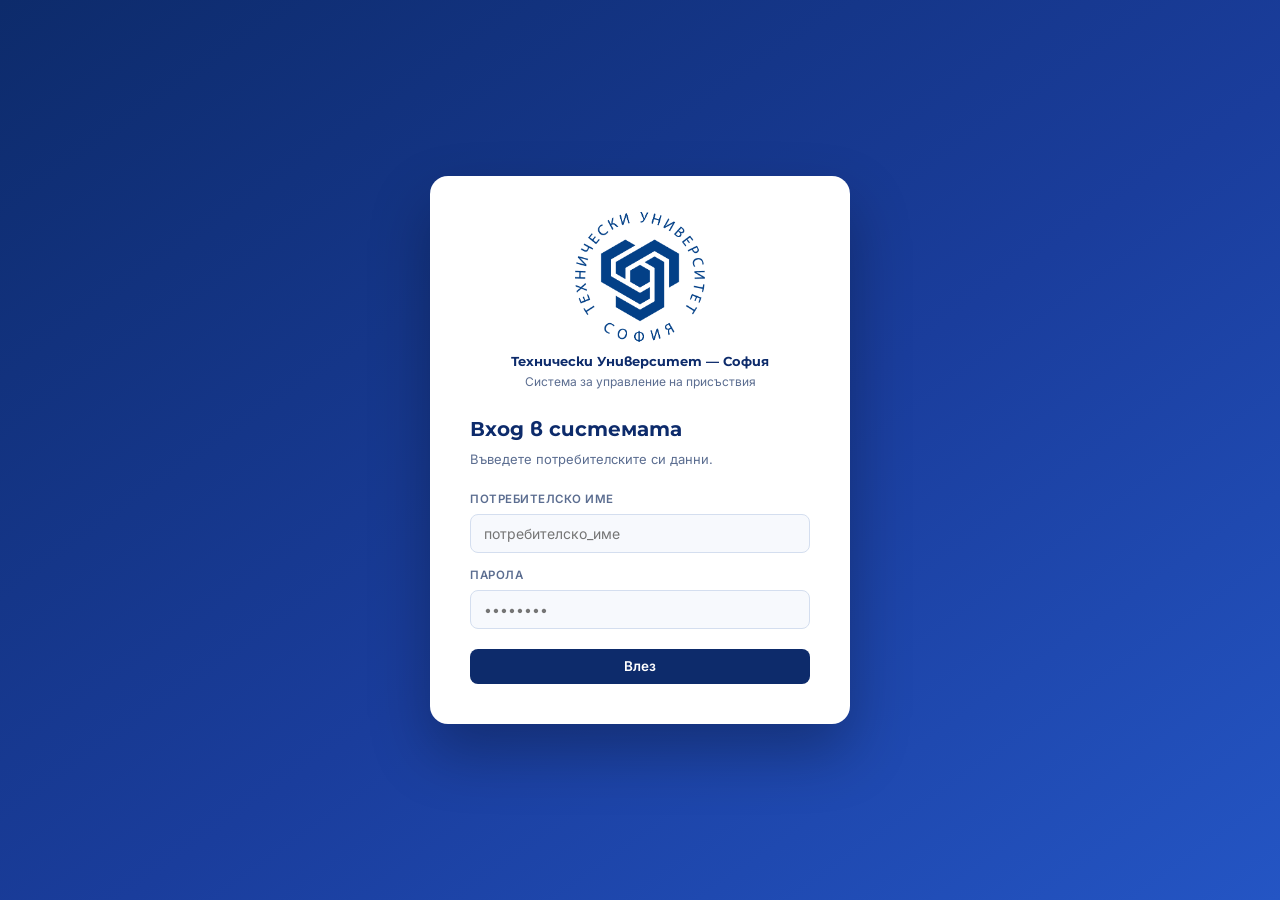
==== commit 6bd8d14f: "Updated frontend (for now final version) with addded TU logo and updated embedded code" ====
--- a/Students_server_FastAPI/index.html
+++ b/Students_server_FastAPI/index.html
@@ -1,1393 +1,420 @@
 <!DOCTYPE html>
 <html lang="bg">
 <head>
-<meta charset="UTF-8"/>
-<meta name="viewport" content="width=device-width,initial-scale=1.0"/>
-<title>ТУ-София — Присъствия</title>
-<link rel="preconnect" href="https://fonts.googleapis.com"/>
-<link href="https://fonts.googleapis.com/css2?family=Montserrat:wght@500;600;700;800&family=Inter:wght@400;500;600&display=swap" rel="stylesheet"/>
-<style>
-*,*::before,*::after{box-sizing:border-box;margin:0;padding:0}
-:root{
-  --navy:#0D2B6B;
-  --navy2:#1A3D9C;
-  --navy3:#2455C4;
-  --bg:#ECF0FA;
-  --card:#fff;
-  --border:#D4DEEF;
-  --text:#0C1B40;
-  --muted:#5B6D90;
-  --success:#18A85A;
-  --danger:#D93535;
-  --info:#2B7CE8;
-  --warning:#1A3D9C;
-  --r:10px;
-  --shadow:0 2px 10px rgba(13,43,107,.10);
-  --shadow2:0 8px 28px rgba(13,43,107,.15);
-  --sidebar:256px;
-}
-body{font-family:'Inter',sans-serif;font-size:14px;background:var(--bg);color:var(--text);line-height:1.55;min-height:100vh}
-.hidden{display:none!important}
-
-/* ── LOGIN ── */
-#loginPage{min-height:100vh;display:flex;align-items:center;justify-content:center;
-  background:linear-gradient(145deg,#0D2B6B 0%,#1A3D9C 55%,#2455C4 100%);}
-.lcard{background:#fff;border-radius:18px;padding:36px 40px 40px;width:420px;
-  box-shadow:0 28px 60px rgba(0,0,0,.28);animation:fadeUp .4s ease}
-@keyframes fadeUp{from{opacity:0;transform:translateY(20px)}to{opacity:1;transform:translateY(0)}}
-.lcard-logo{display:flex;flex-direction:column;align-items:center;margin-bottom:20px;gap:8px}
-.lcard-logo img{width:130px;height:130px;object-fit:contain}
-.lcard-logo-text{text-align:center}
-.lcard-logo-text strong{display:block;font-family:'Montserrat',sans-serif;font-weight:700;font-size:13px;color:var(--navy)}
-.lcard-logo-text small{font-size:12px;color:var(--muted)}
-.ltitle{font-family:'Montserrat',sans-serif;font-weight:700;font-size:20px;color:var(--navy);margin-bottom:4px}
-.lsub{font-size:13px;color:var(--muted);margin-bottom:22px}
-.flabel{display:block;font-size:11.5px;font-weight:600;text-transform:uppercase;letter-spacing:.5px;color:var(--muted);margin-bottom:5px}
-.finput{width:100%;padding:10px 13px;border:1.5px solid var(--border);border-radius:8px;
-  font-family:inherit;font-size:14px;color:var(--text);background:#F7F9FD;outline:none;
-  transition:border-color .15s,box-shadow .15s}
-.finput:focus{border-color:var(--navy2);box-shadow:0 0 0 3px rgba(26,61,156,.12);background:#fff}
-.fgrp{margin-bottom:14px}
-.lerr{background:#fef2f2;color:var(--danger);border:1px solid #fdd;border-radius:7px;
-  padding:9px 13px;font-size:13px;margin-top:12px;display:none}
-.lerr.show{display:block}
-
-/* ── BUTTONS ── */
-.btn{display:inline-flex;align-items:center;gap:6px;padding:9px 18px;border-radius:8px;
-  font-family:inherit;font-size:13.5px;font-weight:600;cursor:pointer;border:none;
-  transition:all .15s;white-space:nowrap;text-decoration:none}
-.btn-primary{background:var(--navy);color:#fff}
-.btn-primary:hover{background:var(--navy2);transform:translateY(-1px);box-shadow:0 4px 14px rgba(13,43,107,.25)}
-.btn-blue{background:var(--navy2);color:#fff}
-.btn-blue:hover{background:var(--navy3)}
-.btn-outline{background:transparent;color:var(--navy);border:1.5px solid var(--border)}
-.btn-outline:hover{border-color:var(--navy2);background:#f0f4ff}
-.btn-white{background:#fff;color:var(--navy);border:1.5px solid #D4DEEF}
-.btn-white:hover{background:#EEF3FF}
-.btn-success{background:var(--success);color:#fff}
-.btn-success:hover{background:#14934e}
-.btn-danger{background:var(--danger);color:#fff}
-.btn-danger:hover{background:#b82d2d}
-.btn-sm{padding:6px 13px;font-size:12.5px}
-.btn-xs{padding:4px 9px;font-size:12px;border-radius:6px}
-.btn-block{width:100%;justify-content:center;padding:12px}
-
-/* ── APP SHELL ── */
-#app{display:none;min-height:100vh}
-#app.show{display:flex}
-
-/* ── SIDEBAR ── */
-.sidebar{width:var(--sidebar);background:var(--navy);flex-shrink:0;
-  display:flex;flex-direction:column;position:fixed;left:0;top:0;bottom:0;
-  overflow-y:auto;z-index:100}
-.sb-brand{padding:18px 16px 14px;border-bottom:1px solid rgba(255,255,255,.08);
-  display:flex;align-items:center;gap:11px}
-.sb-logo{width:38px;height:38px;background:#fff;border-radius:8px;
-  display:flex;align-items:center;justify-content:center;overflow:hidden;flex-shrink:0}
-.sb-logo img{width:34px;height:34px;object-fit:contain}
-.sb-brand-text strong{display:block;color:#fff;font-family:'Montserrat',sans-serif;
-  font-weight:700;font-size:13px;line-height:1.2}
-.sb-brand-text small{font-size:11px;color:rgba(255,255,255,.4)}
-.sb-user{margin:12px;padding:11px 13px;background:rgba(255,255,255,.06);
-  border-radius:9px;display:flex;align-items:center;gap:10px}
-.sb-avatar{width:34px;height:34px;border-radius:50%;background:rgba(255,255,255,.2);
-  border:1.5px solid rgba(255,255,255,.3);display:flex;align-items:center;
-  justify-content:center;font-weight:700;font-size:13px;color:#fff;flex-shrink:0;
-  font-family:'Montserrat',sans-serif}
-.sb-uname{font-size:13px;font-weight:600;color:#fff;white-space:nowrap;
-  overflow:hidden;text-overflow:ellipsis}
-.sb-urole{font-size:11px;color:rgba(255,255,255,.4);text-transform:uppercase;letter-spacing:.5px}
-.sb-nav{padding:6px 10px;flex:1}
-.sb-section{font-size:10px;font-weight:700;color:rgba(255,255,255,.25);
-  letter-spacing:1px;text-transform:uppercase;padding:12px 7px 5px}
-.nav-item{display:flex;align-items:center;gap:9px;padding:9px 11px;border-radius:7px;
-  color:rgba(255,255,255,.58);font-size:13.5px;font-weight:500;cursor:pointer;
-  transition:all .15s;margin-bottom:1px;border-left:3px solid transparent}
-.nav-item:hover{background:rgba(255,255,255,.08);color:#fff}
-.nav-item.active{background:rgba(255,255,255,.14);color:#fff;font-weight:700;
-  border-left-color:#fff}
-.nav-icon{font-size:16px;width:20px;text-align:center;flex-shrink:0}
-.sb-footer{padding:12px 10px;border-top:1px solid rgba(255,255,255,.07)}
-.sb-footer .nav-item:hover{color:#ff8080;background:rgba(220,50,50,.1)}
-
-/* ── MAIN ── */
-.main{margin-left:var(--sidebar);flex:1;display:flex;flex-direction:column;min-width:0}
-.topbar{height:62px;background:#fff;border-bottom:1px solid var(--border);
-  display:flex;align-items:center;padding:0 26px;gap:14px;
-  position:sticky;top:0;z-index:50}
-.page-title{font-family:'Montserrat',sans-serif;font-weight:700;font-size:16.5px;
-  color:var(--navy);flex:1}
-.searchbox{display:flex;align-items:center;gap:7px;background:#F4F7FD;
-  border:1.5px solid var(--border);border-radius:8px;padding:7px 11px;
-  transition:border-color .15s}
-.searchbox:focus-within{border-color:var(--navy2)}
-.searchbox input{border:none;background:transparent;outline:none;
-  font-family:inherit;font-size:13.5px;color:var(--text);width:210px}
-.content{padding:24px}
-
-/* ── STAT CARDS ── */
-.stats-grid{display:grid;grid-template-columns:repeat(4,1fr);gap:16px;margin-bottom:22px}
-.stat-card{background:#fff;border-radius:var(--r);border:1px solid var(--border);
-  box-shadow:var(--shadow);padding:18px 20px;display:flex;align-items:center;gap:14px}
-.stat-ico{width:46px;height:46px;border-radius:11px;display:flex;align-items:center;
-  justify-content:center;font-size:21px;flex-shrink:0}
-.stat-ico.blue{background:rgba(13,43,107,.08)}
-.stat-ico.green{background:rgba(24,168,90,.10)}
-.stat-ico.lblue{background:rgba(43,124,232,.10)}
-.stat-ico.red{background:rgba(217,53,53,.08)}
-.stat-val{font-family:'Montserrat',sans-serif;font-weight:800;font-size:26px;
-  color:var(--navy);line-height:1}
-.stat-lbl{font-size:12px;color:var(--muted);margin-top:3px;font-weight:500}
-
-/* ── CARD ── */
-.card{background:#fff;border-radius:var(--r);border:1px solid var(--border);box-shadow:var(--shadow)}
-.card-hd{padding:16px 20px 13px;border-bottom:1px solid var(--border);
-  display:flex;align-items:center;justify-content:space-between;gap:10px}
-.card-title{font-family:'Montserrat',sans-serif;font-weight:700;font-size:14px;
-  color:var(--navy);display:flex;align-items:center;gap:7px}
-.card-ft{padding:11px 20px;border-top:1px solid var(--border);background:#F7F9FD;
-  border-radius:0 0 var(--r) var(--r);display:flex;align-items:center;justify-content:space-between}
-
-/* ── TABLE ── */
-.tbl-wrap{overflow-x:auto}
-table{width:100%;border-collapse:collapse}
-thead th{padding:10px 15px;text-align:left;font-size:11px;font-weight:700;
-  color:var(--muted);text-transform:uppercase;letter-spacing:.6px;
-  background:#F7F9FD;border-bottom:1px solid var(--border);white-space:nowrap}
-tbody tr{border-bottom:1px solid var(--border);transition:background .12s}
-tbody tr:last-child{border-bottom:none}
-tbody tr:hover{background:#F2F6FF}
-td{padding:11px 15px;font-size:13.5px;vertical-align:middle}
-.td-act{display:flex;gap:5px;justify-content:flex-end}
-
-/* ── BADGE ── */
-.badge{display:inline-flex;align-items:center;gap:4px;padding:3px 9px;
-  border-radius:20px;font-size:11.5px;font-weight:600;white-space:nowrap}
-.badge-ok{background:rgba(24,168,90,.12);color:#107a3f}
-.badge-mk{background:rgba(26,61,156,.10);color:#1A3D9C}
-.badge-ex{background:rgba(43,124,232,.12);color:#1a62c4}
-.badge-auto{background:rgba(13,43,107,.07);color:var(--navy)}
-.badge-man{background:rgba(26,61,156,.10);color:#1A3D9C}
-
-/* ── PAGINATION ── */
-.pagination{display:flex;align-items:center;gap:5px}
-.pgbtn{width:30px;height:30px;border-radius:6px;border:1.5px solid var(--border);
-  background:#fff;color:var(--muted);font-size:13px;font-weight:600;cursor:pointer;
-  display:flex;align-items:center;justify-content:center;transition:all .12s}
-.pgbtn:hover:not(:disabled){border-color:var(--navy2);color:var(--navy)}
-.pgbtn:disabled{opacity:.35;cursor:default}
-
-/* ── MODAL ── */
-.overlay{position:fixed;inset:0;z-index:500;background:rgba(10,25,65,.45);
-  backdrop-filter:blur(3px);display:none;align-items:center;justify-content:center;padding:18px}
-.overlay.open{display:flex;animation:fIn .17s ease}
-@keyframes fIn{from{opacity:0}to{opacity:1}}
-.modal{background:#fff;border-radius:13px;box-shadow:var(--shadow2);
-  width:100%;max-width:500px;max-height:90vh;overflow-y:auto;
-  animation:sUp .2s ease}
-.modal-lg{max-width:680px}
-@keyframes sUp{from{transform:translateY(18px);opacity:0}to{transform:translateY(0);opacity:1}}
-.modal-hd{padding:18px 22px 14px;border-bottom:1px solid var(--border);
-  display:flex;align-items:center;justify-content:space-between;
-  position:sticky;top:0;background:#fff;z-index:1;border-radius:13px 13px 0 0}
-.modal-title{font-family:'Montserrat',sans-serif;font-weight:700;font-size:15px;color:var(--navy)}
-.modal-close{width:30px;height:30px;border-radius:7px;border:none;
-  background:#F0F4FF;color:var(--muted);cursor:pointer;font-size:16px;
-  display:flex;align-items:center;justify-content:center;transition:all .12s}
-.modal-close:hover{background:var(--border);color:var(--text)}
-.modal-body{padding:20px 22px}
-.modal-ft{padding:14px 22px;border-top:1px solid var(--border);
-  display:flex;justify-content:flex-end;gap:9px}
-.frow{display:grid;grid-template-columns:1fr 1fr;gap:13px}
-.frow3{grid-template-columns:1fr 1fr 1fr}
-.fhint{font-size:11.5px;color:var(--muted);margin-top:3px}
-.sep{height:1px;background:var(--border);margin:14px 0}
-.sep-label{font-size:11px;font-weight:700;color:var(--muted);text-transform:uppercase;
-  letter-spacing:.5px;margin:14px 0 10px}
-
-/* ── TABS ── */
-.tabs{display:flex;gap:0;border-bottom:2px solid var(--border);margin-bottom:20px}
-.tab-btn{padding:9px 18px;font-size:13.5px;font-weight:600;color:var(--muted);
-  cursor:pointer;border:none;background:transparent;font-family:inherit;
-  border-bottom:2px solid transparent;margin-bottom:-2px;transition:all .15s}
-.tab-btn:hover{color:var(--navy)}
-.tab-btn.active{color:var(--navy);border-bottom-color:var(--navy2)}
-
-/* ── CURRICULUM PANELS ── */
-.curr-grid{display:grid;grid-template-columns:repeat(3,1fr);gap:18px}
-.list-panel{max-height:420px;overflow-y:auto;padding:10px}
-.li{display:flex;align-items:center;justify-content:space-between;
-  padding:9px 11px;border-radius:7px;border:1px solid var(--border);
-  margin-bottom:5px;font-size:13px;background:#FAFBFF;transition:border-color .12s}
-.li:hover{border-color:var(--navy2)}
-.li-text{min-width:0;flex:1;margin-right:8px}
-.li-sub{font-size:11.5px;color:var(--muted);margin-top:1px}
-.chip{display:inline-flex;align-items:center;padding:2px 7px;border-radius:4px;
-  font-size:11px;font-weight:600}
-.chip-lec{background:rgba(13,43,107,.08);color:var(--navy)}
-.chip-ex{background:rgba(24,168,90,.1);color:#107a3f}
-.chip-lab{background:rgba(217,53,53,.08);color:#b02c2c}
-
-/* ── EMPTY / TOAST ── */
-.empty{text-align:center;padding:48px 20px;color:var(--muted)}
-.empty-ico{font-size:40px;margin-bottom:10px;opacity:.45}
-.empty p{font-size:13.5px}
-
-#toasts{position:fixed;bottom:22px;right:22px;z-index:1000;
-  display:flex;flex-direction:column;gap:8px}
-.toast{padding:12px 16px;border-radius:9px;font-size:13.5px;font-weight:500;
-  display:flex;align-items:center;gap:9px;box-shadow:var(--shadow2);max-width:320px;
-  animation:tIn .22s ease}
-@keyframes tIn{from{opacity:0;transform:translateY(10px)}to{opacity:1;transform:translateY(0)}}
-.t-ok{background:#0f6840;color:#fff}
-.t-err{background:var(--danger);color:#fff}
-.t-info{background:var(--navy);color:#fff}
-
-@media(max-width:900px){
-  .stats-grid{grid-template-columns:repeat(2,1fr)}
-  .curr-grid{grid-template-columns:1fr}
-}
-</style>
+  <meta charset="UTF-8"/>
+  <meta name="viewport" content="width=device-width, initial-scale=1.0, viewport-fit=cover"/>
+  <meta name="theme-color" content="#0D2B6B"/>
+  <title>ТУ-София — Присъствия</title>
+
+  <!-- Favicon -->
+  <link rel="icon" type="image/png" href="TU-Sofia_logo.png"/>
+  <link rel="apple-touch-icon" href="TU-Sofia_logo.png"/>
+
+  <!-- Шрифтове – идентични с index_old.html -->
+  <link rel="preconnect" href="https://fonts.googleapis.com"/>
+  <link href="https://fonts.googleapis.com/css2?family=Montserrat:wght@500;600;700;800&family=Inter:wght@400;500;600&display=swap" rel="stylesheet"/>
+
+  <link rel="stylesheet" href="styles.css"/>
 </head>
 <body>
 
-<!-- LOGIN -->
-<div id="loginPage">
-  <div class="lcard">
-    <div class="lcard-logo">
-      <img src="[data-uri]" alt="ТУ-София" />
-      <div class="lcard-logo-text">
+<!-- ================================================================
+     LOGIN SCREEN – дизайн идентичен с index_old.html
+     ================================================================ -->
+<div id="login-screen">
+  <div class="login-card">
+
+    <!-- Лого + наименование на университета -->
+    <div class="login-logo-wrap">
+      <img class="login-logo" src="TU-Sofia_logo.png" alt="ТУ-София"/>
+      <div class="login-logo-text">
         <strong>Технически Университет — София</strong>
         <small>Система за управление на присъствия</small>
       </div>
     </div>
-    <h2 class="ltitle">Вход в системата</h2>
-    <p class="lsub">Въведете потребителските си данни.</p>
-    <div class="fgrp">
-      <label class="flabel">Потребителско Име</label>
-      <input class="finput" id="lu" type="text" placeholder="потребителско_име" autocomplete="username"/>
-    </div>
-    <div class="fgrp">
-      <label class="flabel">Парола</label>
-      <input class="finput" id="lp" type="password" placeholder="••••••••" autocomplete="current-password"/>
-    </div>
-    <button class="btn btn-primary btn-block" id="loginBtn">Влез</button>
-    <div class="lerr" id="lerr">⚠️ Грешно потребителско име или парола.</div>
+
+    <h2 class="login-title">Вход в системата</h2>
+    <p class="login-sub">Въведете потребителските си данни.</p>
+
+    <div class="form-group" style="margin-bottom:14px">
+      <label>Потребителско Име</label>
+      <input type="text" id="l-user" placeholder="потребителско_име" autocomplete="username"/>
+    </div>
+    <div class="form-group" style="margin-bottom:16px">
+      <label>Парола</label>
+      <input type="password" id="l-pass" placeholder="••••••••" autocomplete="current-password"/>
+    </div>
+
+    <button class="btn btn-primary login-btn" id="login-btn" onclick="doLogin()">
+      Влез
+    </button>
+
+    <div class="login-error" id="login-error">⚠️ Грешно потребителско име или парола.</div>
   </div>
 </div>
 
-<!-- APP -->
+<!-- ================================================================
+     APP (sidebar + content)
+     ================================================================ -->
 <div id="app">
-  <aside class="sidebar">
+
+  <!-- Backdrop за затваряне на sidebar на мобилен -->
+  <div id="sidebar-backdrop"></div>
+
+  <!-- ============================================================
+       SIDEBAR
+       ============================================================ -->
+  <aside id="sidebar">
+
+    <!-- Лого + наименование -->
     <div class="sb-brand">
-      <div class="sb-logo"><img src="[data-uri]" alt="ТУ"/></div>
+      <div class="sb-logo-box">
+        <img class="sb-logo" src="TU-Sofia_logo.png" alt="ТУ-София"/>
+      </div>
       <div class="sb-brand-text">
-        <strong>ТУ — София</strong>
+        <strong class="tu">ТУ–СОФИЯ</strong>
         <small>Присъствия</small>
       </div>
     </div>
+
+    <!-- Текущ потребител -->
     <div class="sb-user">
-      <div class="sb-avatar" id="sbAvatar">А</div>
+      <div class="sb-avatar" id="sb-avatar">?</div>
       <div>
-        <div class="sb-uname" id="sbName">–</div>
-        <div class="sb-urole" id="sbRole">–</div>
-      </div>
-    </div>
-    <nav class="sb-nav">
-      <div class="sb-section">Главно</div>
-      <div class="nav-item active" id="navAtt" onclick="gotoView('att')">
-        <span class="nav-icon">📋</span> Дневник на присъствия
-      </div>
-      <div class="nav-item hidden" id="navUsers" onclick="gotoView('users')">
-        <span class="nav-icon">👥</span> Потребители и Лица
-      </div>
-      <div class="sb-section hidden" id="lblCurr">Учебен план</div>
-      <div class="nav-item hidden" id="navCurr" onclick="gotoView('curr')">
-        <span class="nav-icon">📚</span> Дисциплини и График
-      </div>
-    </nav>
-    <div class="sb-footer">
-      <div class="nav-item" id="logoutBtn"><span class="nav-icon">🚪</span> Изход</div>
-    </div>
+        <div class="sb-uname" id="sb-uname">—</div>
+        <div class="sb-urole" id="sb-urole">—</div>
+      </div>
+    </div>
+
+    <!-- Навигация (попълва се от JS) -->
+    <nav class="sb-nav" id="sb-nav"></nav>
+
+    <!-- Изход -->
+    <div class="sb-bottom">
+      <div class="sb-item" onclick="doLogout()" style="color:rgba(255,255,255,.58)">
+        <span class="sb-icon">⇠</span><span>Изход</span>
+      </div>
+    </div>
+
   </aside>
 
-  <div class="main">
-    <header class="topbar">
-      <div class="page-title" id="pageTitle">Дневник на присъствия</div>
-      <div id="searchWrap" class="searchbox">
-        <span>🔍</span>
-        <input type="text" id="searchInp" placeholder="Търси по Име или ФН…"/>
-      </div>
-      <button class="btn btn-blue btn-sm hidden" id="btnAddAtt" onclick="openM('mAddAtt')">＋ Ръчно отчитане</button>
+  <!-- ============================================================
+       MAIN CONTENT
+       ============================================================ -->
+  <main id="content-area">
+
+    <!-- Мобилен header с hamburger -->
+    <header id="mobile-header">
+      <button id="hamburger" aria-label="Отвори менюто">
+        <span></span><span></span><span></span>
+      </button>
+      <span class="mob-brand">ТУ–София · Присъствия</span>
     </header>
 
-    <main class="content">
-
-      <!-- VIEW: ATTENDANCE -->
-      <div class="view-panel" id="vAtt">
-        <div class="stats-grid">
-          <div class="stat-card"><div class="stat-ico blue">📋</div>
-            <div><div class="stat-val" id="sTotal">–</div><div class="stat-lbl">Общо записа</div></div></div>
-          <div class="stat-card"><div class="stat-ico green">✅</div>
-            <div><div class="stat-val" id="sPresent">–</div><div class="stat-lbl">Присъствия</div></div></div>
-          <div class="stat-card"><div class="stat-ico lblue">🔄</div>
-            <div><div class="stat-val" id="sMakeup">–</div><div class="stat-lbl">Отработвания</div></div></div>
-          <div class="stat-card"><div class="stat-ico red">📝</div>
-            <div><div class="stat-val" id="sExcused">–</div><div class="stat-lbl">Извинени</div></div></div>
-        </div>
-        <div class="card">
-          <div class="tbl-wrap">
-            <table>
-              <thead><tr>
-                <th>Дата и час</th><th>Студент</th><th>Дисциплина</th>
-                <th>Статус</th><th>Записано от</th>
-                <th id="thAct" class="hidden" style="text-align:right">Действия</th>
-              </tr></thead>
-              <tbody id="attBody">
-                <tr><td colspan="6"><div class="empty"><div class="empty-ico">⏳</div><p>Зареждане…</p></div></td></tr>
+    <div class="content-inner">
+
+      <!-- ======================================================
+           DASHBOARD
+           ====================================================== -->
+      <div class="section" id="section-dashboard">
+        <div class="page-header">
+          <div class="page-title">Табло</div>
+        </div>
+        <div class="stats-grid" id="dash-stats"></div>
+        <div class="card">
+          <div class="card-body" style="color:var(--txt3);font-size:13.5px">
+            Използвайте менюто вляво за управление на студенти, преподаватели, учебен план, разписание и присъствия.
+          </div>
+        </div>
+      </div>
+
+      <!-- ======================================================
+           СТУДЕНТИ
+           ====================================================== -->
+      <div class="section" id="section-students">
+        <div class="page-header">
+          <div class="page-title">👨‍🎓 Студенти</div>
+          <button class="btn btn-primary" onclick="openStudentModal()">＋ Нов студент</button>
+        </div>
+        <div class="card">
+          <div class="card-hd">
+            <div class="card-hd-title">Всички студенти</div>
+            <div class="filter-bar">
+              <div class="search-wrap">
+                <input id="stu-search" placeholder="Търси по им. или ФН…" oninput="filterStudents()"/>
+              </div>
+            </div>
+          </div>
+          <div class="table-wrap">
+            <table>
+              <thead><tr><th>#</th><th>Факулт. №</th><th>Пълно Им.</th><th>RFID</th><th>Група</th><th>Курс</th><th>Специалност</th><th></th></tr></thead>
+              <tbody id="stu-tbody"></tbody>
+            </table>
+          </div>
+          <div style="padding:10px 20px 14px" id="stu-pag"></div>
+        </div>
+      </div>
+
+      <!-- ======================================================
+           ПРЕПОДАВАТЕЛИ
+           ====================================================== -->
+      <div class="section" id="section-teachers">
+        <div class="page-header">
+          <div class="page-title">👨‍🏫 Преподаватели</div>
+          <button class="btn btn-primary" onclick="openTeacherModal()">＋ Нов преподавател</button>
+        </div>
+        <div class="card">
+          <div class="card-hd">
+            <div class="card-hd-title">Всички преподаватели</div>
+            <div class="filter-bar">
+              <div class="search-wrap">
+                <input id="tch-search" placeholder="Търси по им. или катедра…" oninput="filterTeachers()"/>
+              </div>
+            </div>
+          </div>
+          <div class="table-wrap">
+            <table>
+              <thead><tr><th>#</th><th>Звание</th><th>Пълно Им.</th><th>Катедра</th><th></th></tr></thead>
+              <tbody id="tch-tbody"></tbody>
+            </table>
+          </div>
+          <div style="padding:10px 20px 14px" id="tch-pag"></div>
+        </div>
+      </div>
+
+      <!-- ======================================================
+           АДМИНИСТРАТОРИ
+           ====================================================== -->
+      <div class="section" id="section-admins">
+        <div class="page-header">
+          <div class="page-title">🔐 Администратори</div>
+          <button class="btn btn-primary" onclick="openAdminModal()">＋ Нов администратор</button>
+        </div>
+        <div class="card">
+          <div class="card-body" style="color:var(--txt3);font-size:13.5px">
+            Регистрирайте нов администраторски акаунт. По сигурностни причини списъкът с администратори не се визуализира публично.
+          </div>
+        </div>
+      </div>
+
+      <!-- ======================================================
+           ГРУПИ
+           ====================================================== -->
+      <div class="section" id="section-groups">
+        <div class="page-header">
+          <div class="page-title">👥 Групи</div>
+          <button class="btn btn-primary" onclick="openGroupModal()">＋ Нова група</button>
+        </div>
+        <div class="card">
+          <div class="card-hd">
+            <div class="card-hd-title">Всички учебни групи</div>
+            <div class="filter-bar">
+              <div class="search-wrap">
+                <input id="grp-search" placeholder="Търси по група или специалност…" oninput="filterGroups()"/>
+              </div>
+            </div>
+          </div>
+          <div class="table-wrap">
+            <table>
+              <thead><tr><th>#</th><th>Название</th><th>Курс</th><th>Специалност</th><th>Студенти</th><th></th></tr></thead>
+              <tbody id="grp-tbody"></tbody>
+            </table>
+          </div>
+          <div style="padding:10px 20px 14px" id="grp-pag"></div>
+        </div>
+      </div>
+
+      <!-- ======================================================
+           ДИСЦИПЛИНИ
+           ====================================================== -->
+      <div class="section" id="section-courses">
+        <div class="page-header">
+          <div class="page-title">📚 Дисциплини</div>
+          <button class="btn btn-primary" onclick="openCourseModal()">＋ Нова дисциплина</button>
+        </div>
+        <div class="card">
+          <div class="card-hd">
+            <div class="card-hd-title">Всички дисциплини</div>
+            <div class="filter-bar">
+              <div class="search-wrap">
+                <input id="crs-search" placeholder="Търси по наименование…" oninput="filterCourses()"/>
+              </div>
+            </div>
+          </div>
+          <div class="table-wrap">
+            <table>
+              <thead><tr><th>#</th><th>Наименование на дисциплината</th><th></th></tr></thead>
+              <tbody id="crs-tbody"></tbody>
+            </table>
+          </div>
+          <div style="padding:10px 20px 14px" id="crs-pag"></div>
+        </div>
+      </div>
+
+      <!-- ======================================================
+           УЧЕБЕН ПЛАН
+           ====================================================== -->
+      <div class="section" id="section-gc">
+        <div class="page-header">
+          <div class="page-title">📋 Учебен план</div>
+          <button class="btn btn-primary" onclick="openGCModal()">＋ Добави</button>
+        </div>
+        <div class="card">
+          <div class="card-hd">
+            <div class="card-hd-title">Зачисляване на дисциплини към групи</div>
+            <div class="filter-bar">
+              <div class="search-wrap">
+                <input id="gc-search" placeholder="Търси по група или предмет…" oninput="filterGC()"/>
+              </div>
+            </div>
+          </div>
+          <div class="table-wrap">
+            <table>
+              <thead><tr><th>#</th><th>Група</th><th>Дисциплина</th><th>Тип</th><th>Преподавател</th><th>Сем.</th><th></th></tr></thead>
+              <tbody id="gc-tbody"></tbody>
+            </table>
+          </div>
+          <div style="padding:10px 20px 14px" id="gc-pag"></div>
+        </div>
+      </div>
+
+      <!-- ======================================================
+           РАЗПИСАНИЕ
+           ====================================================== -->
+      <div class="section" id="section-schedules">
+        <div class="page-header">
+          <div class="page-title">📅 Разписание</div>
+          <button class="btn btn-primary" id="sched-add-btn" onclick="openScheduleModal()" style="display:none">
+            ＋ Нов запис
+          </button>
+        </div>
+        <div class="card">
+          <div class="card-hd">
+            <div class="card-hd-title">Всички занятия</div>
+            <div class="filter-bar">
+              <div class="search-wrap">
+                <input id="sched-search" placeholder="Търси по зала, предмет, ден…" oninput="filterSchedules()"/>
+              </div>
+            </div>
+          </div>
+          <div class="table-wrap">
+            <table>
+              <thead><tr><th>#</th><th>Дисциплина</th><th>Тип</th><th>Група</th><th>Зала</th><th>Ден</th><th>Час</th><th>Подгр.</th><th>Повт.</th><th>Период</th><th></th></tr></thead>
+              <tbody id="sched-tbody"></tbody>
+            </table>
+          </div>
+          <div style="padding:10px 20px 14px" id="sched-pag"></div>
+        </div>
+      </div>
+
+      <!-- ======================================================
+           ПРИСЪСТВИЯ
+           ====================================================== -->
+      <div class="section" id="section-attendance">
+        <div class="page-header">
+          <div class="page-title">✅ Присъствия</div>
+          <button class="btn btn-primary" id="att-add-btn" onclick="openAttAddModal()" style="display:none">
+            ＋ Добави ръчно
+          </button>
+        </div>
+        <div class="card">
+          <div class="card-hd" style="flex-wrap:wrap;gap:10px">
+            <div class="card-hd-title">Регистър на присъствия</div>
+            <div class="filter-bar" style="margin:0">
+              <div class="search-wrap">
+                <input id="att-search" placeholder="Търси по студент или ФН…" oninput="debouncedAttSearch()"/>
+              </div>
+              <select class="per-page-sel" id="att-per-page" onchange="attChangePerPage()">
+                <option value="25">25 / стр.</option>
+                <option value="50" selected>50 / стр.</option>
+                <option value="100">100 / стр.</option>
+              </select>
+            </div>
+          </div>
+          <div class="table-wrap">
+            <table>
+              <thead>
+                <tr><th>#</th><th>Дата и час</th><th>Студент</th><th>Дисциплина</th><th>Статус</th><th>Въведен от</th><th id="att-actions-th"></th></tr>
+              </thead>
+              <tbody id="att-tbody">
+                <tr class="empty-row"><td colspan="7">Зареждане…</td></tr>
               </tbody>
             </table>
           </div>
-          <div class="card-ft">
-            <span style="font-size:12.5px;color:var(--muted);font-weight:500" id="attInfo">–</span>
-            <div class="pagination">
-              <button class="pgbtn" id="btnPrev" disabled>‹</button>
-              <span style="font-size:12.5px;color:var(--muted);padding:0 6px" id="attPages">1</span>
-              <button class="pgbtn" id="btnNext" disabled>›</button>
-            </div>
-          </div>
-        </div>
-      </div>
-
-      <!-- VIEW: USERS -->
-      <div class="view-panel hidden" id="vUsers">
-        <div class="tabs">
-          <button class="tab-btn active" onclick="switchTab('students')">👨‍🎓 Студенти</button>
-          <button class="tab-btn" onclick="switchTab('teachers')">👩‍🏫 Преподаватели</button>
-          <button class="tab-btn" onclick="switchTab('groups')">🏫 Групи</button>
-          <button class="tab-btn" onclick="switchTab('register')">➕ Регистрация</button>
-        </div>
-        <div id="tabStudents">
-          <div class="card"><div class="card-hd"><div class="card-title">👨‍🎓 Студенти</div></div>
-            <div class="tbl-wrap"><table>
-              <thead><tr><th>#</th><th>Имена</th><th>Фак. №</th><th>RFID</th><th>Група</th><th style="text-align:right">Действие</th></tr></thead>
-              <tbody id="tbStudents"><tr><td colspan="6"><div class="empty"><div class="empty-ico">⏳</div><p>Зареждане…</p></div></td></tr></tbody>
-            </table></div>
-          </div>
-        </div>
-        <div id="tabTeachers" class="hidden">
-          <div class="card"><div class="card-hd"><div class="card-title">👩‍🏫 Преподаватели</div></div>
-            <div class="tbl-wrap"><table>
-              <thead><tr><th>#</th><th>Имена</th><th>Длъжност</th><th>Катедра</th><th style="text-align:right">Действие</th></tr></thead>
-              <tbody id="tbTeachers"></tbody>
-            </table></div>
-          </div>
-        </div>
-        <div id="tabGroups" class="hidden">
-          <div class="card"><div class="card-hd"><div class="card-title">🏫 Учебни Групи</div></div>
-            <div class="tbl-wrap"><table>
-              <thead><tr><th>#</th><th>Група</th><th>Курс</th><th>Специалност</th><th style="text-align:right">Действие</th></tr></thead>
-              <tbody id="tbGroups"></tbody>
-            </table></div>
-          </div>
-        </div>
-        <div id="tabRegister" class="hidden">
-          <div class="card"><div class="card-hd"><div class="card-title">➕ Нова регистрация</div></div>
-            <div style="padding:20px 22px">
-              <div class="fgrp"><label class="flabel">Тип профил</label>
-                <select class="finput" id="regRole" onchange="updateRegForm()">
-                  <option value="student">Студент</option>
-                  <option value="teacher">Преподавател</option>
-                  <option value="admin">Администратор</option>
-                </select>
-              </div>
-              <div class="frow" id="regNameRow">
-                <div class="fgrp"><label class="flabel">Три имена</label><input class="finput" id="regName"/></div>
-                <div class="fgrp"><label class="flabel">Потр. Име</label><input class="finput" id="regUser"/></div>
-              </div>
-              <div class="fgrp"><label class="flabel">Парола</label><input type="password" class="finput" id="regPass"/></div>
-              <div id="regSFields">
-                <div class="sep-label">📋 Данни за студент</div>
-                <div class="frow">
-                  <div class="fgrp"><label class="flabel">Факултетен №</label><input class="finput" id="regFN"/></div>
-                  <div class="fgrp"><label class="flabel">RFID UID</label><input class="finput" id="regRfid"/></div>
-                </div>
-                <div class="frow frow3">
-                  <div class="fgrp"><label class="flabel">Група</label><input class="finput" id="regGN" placeholder="напр. 37"/></div>
-                  <div class="fgrp"><label class="flabel">Курс</label>
-                    <select class="finput" id="regGY"><option>1</option><option>2</option><option>3</option><option>4</option></select>
-                  </div>
-                  <div class="fgrp"><label class="flabel">Специалност</label><input class="finput" id="regGM" placeholder="КСТ"/></div>
-                </div>
-              </div>
-              <div id="regTFields" class="hidden">
-                <div class="sep-label">🎓 Данни за преподавател</div>
-                <div class="frow">
-                  <div class="fgrp"><label class="flabel">Академична длъжност</label><input class="finput" id="regTitle" placeholder="доц. д-р"/></div>
-                  <div class="fgrp"><label class="flabel">Катедра</label><input class="finput" id="regDept"/></div>
-                </div>
-              </div>
-              <button class="btn btn-primary" onclick="submitReg()">Запиши в системата</button>
-            </div>
-          </div>
-        </div>
-      </div>
-
-      <!-- VIEW: CURRICULUM -->
-      <div class="view-panel hidden" id="vCurr">
-        <div class="curr-grid">
-          <div class="card">
-            <div class="card-hd">
-              <div class="card-title">📖 Дисциплини</div>
-              <button class="btn btn-primary btn-sm" onclick="openM('mNewCourse')">＋ Нова</button>
-            </div>
-            <div class="list-panel" id="coursesList"><div class="empty"><div class="empty-ico">⏳</div><p>Зареждане…</p></div></div>
-          </div>
-          <div class="card">
-            <div class="card-hd">
-              <div class="card-title">🔗 Учебен план</div>
-              <button class="btn btn-primary btn-sm" onclick="openM('mNewGC')">＋ Зачисли</button>
-            </div>
-            <div class="list-panel" id="gcList"><div class="empty"><div class="empty-ico">⏳</div><p>Зареждане…</p></div></div>
-          </div>
-          <div class="card">
-            <div class="card-hd">
-              <div class="card-title">🗓️ Седмичен График</div>
-              <button class="btn btn-primary btn-sm" onclick="openM('mNewSched')">＋ Добави</button>
-            </div>
-            <div class="list-panel" id="schedList"><div class="empty"><div class="empty-ico">⏳</div><p>Зареждане…</p></div></div>
-          </div>
-        </div>
-      </div>
-
-    </main>
+          <div style="padding:10px 20px 14px" id="att-pag"></div>
+        </div>
+      </div>
+
+      <!-- ======================================================
+           ДОБАВИ ПРИСЪСТВИЕ РЪЧНО (Преподавател)
+           ====================================================== -->
+      <div class="section" id="section-add-att">
+        <div class="page-header">
+          <div class="page-title">✍️ Добави Присъствие Ръчно</div>
+        </div>
+        <div class="att-add-card">
+          <h3>Нов запис за присъствие</h3>
+          <div class="form-grid">
+            <div class="form-group form-full">
+              <label>Занятие (от разписанието)</label>
+              <select id="fa-sched" onchange="faSchedChanged()">
+                <option value="">— Изберете занятие —</option>
+              </select>
+            </div>
+            <div class="form-group form-full">
+              <label>Студент</label>
+              <select id="fa-student">
+                <option value="">— Изберете занятие първо —</option>
+              </select>
+            </div>
+            <div class="form-group">
+              <label>Дата</label>
+              <input type="date" id="fa-date"/>
+            </div>
+            <div class="form-group">
+              <label>Статус</label>
+              <select id="fa-status">
+                <option value="Присъствие">Присъствие</option>
+                <option value="Отработване">Отработване</option>
+                <option value="Извинено">Извинено</option>
+              </select>
+            </div>
+          </div>
+          <div style="margin-top:16px;display:flex;gap:9px;flex-wrap:wrap">
+            <button class="btn btn-primary" onclick="submitAddAttendance()">Запиши</button>
+            <button class="btn btn-outline" onclick="resetAddAttForm()">Изчисти</button>
+          </div>
+          <div id="fa-result"></div>
+        </div>
+      </div>
+
+    </div><!-- content-inner -->
+  </main>
+
+</div><!-- #app -->
+
+<!-- ================================================================
+     MODAL
+     ================================================================ -->
+<div id="modal-overlay" onclick="modalOverlayClick(event)">
+  <div class="modal-box" onclick="event.stopPropagation()">
+    <div class="modal-hd">
+      <h2 id="modal-title">Заглавие</h2>
+      <button class="modal-close" onclick="closeModal()">✕</button>
+    </div>
+    <div class="modal-body" id="modal-body"></div>
+    <div class="modal-ft">
+      <button class="btn btn-outline btn-sm" onclick="closeModal()">Откажи</button>
+      <button class="btn btn-primary btn-sm" id="modal-submit" onclick="modalSubmit()">Запази</button>
+    </div>
   </div>
 </div>
 
-<!-- MODALS -->
-<div class="overlay" id="mAddAtt">
-  <div class="modal">
-    <div class="modal-hd"><span class="modal-title">✍️ Ръчно присъствие</span>
-      <button class="modal-close" onclick="closeM('mAddAtt')">✕</button></div>
-    <div class="modal-body">
-      <div class="fgrp"><label class="flabel">Филтър Група</label>
-        <select class="finput" id="aAttGrp" onchange="filterStudents()"></select></div>
-      <div class="fgrp"><label class="flabel">Студент</label>
-        <select class="finput" id="aAttStd"></select></div>
-      <div class="fgrp"><label class="flabel">Дисциплина и час</label>
-        <select class="finput" id="aAttSch"></select></div>
-      <div class="frow">
-        <div class="fgrp"><label class="flabel">Дата</label>
-          <input type="date" class="finput" id="aAttDate"/></div>
-        <div class="fgrp"><label class="flabel">Статус</label>
-          <select class="finput" id="aAttSt">
-            <option value="Присъствие">Присъствие</option>
-            <option value="Отработване">Отработване</option>
-            <option value="Извинено">Извинено</option>
-          </select></div>
-      </div>
-    </div>
-    <div class="modal-ft">
-      <button class="btn btn-outline btn-sm" onclick="closeM('mAddAtt')">Откажи</button>
-      <button class="btn btn-success btn-sm" onclick="submitAddAtt()">Запиши</button>
-    </div>
-  </div>
-</div>
-
-<div class="overlay" id="mEditAtt">
-  <div class="modal" style="max-width:360px">
-    <div class="modal-hd"><span class="modal-title">✏️ Промяна на статус</span>
-      <button class="modal-close" onclick="closeM('mEditAtt')">✕</button></div>
-    <div class="modal-body">
-      <input type="hidden" id="eAttId"/>
-      <div class="fgrp"><label class="flabel">Нов статус</label>
-        <select class="finput" id="eAttSt">
-          <option value="Присъствие">Присъствие</option>
-          <option value="Отработване">Отработване</option>
-          <option value="Извинено">Извинено</option>
-        </select></div>
-    </div>
-    <div class="modal-ft">
-      <button class="btn btn-outline btn-sm" onclick="closeM('mEditAtt')">Откажи</button>
-      <button class="btn btn-primary btn-sm" onclick="submitEditAtt()">Запази</button>
-    </div>
-  </div>
-</div>
-
-<div class="overlay" id="mEditStudent">
-  <div class="modal">
-    <div class="modal-hd"><span class="modal-title">✏️ Редакция — Студент</span>
-      <button class="modal-close" onclick="closeM('mEditStudent')">✕</button></div>
-    <div class="modal-body">
-      <input type="hidden" id="eStdId"/>
-      <div class="fgrp"><label class="flabel">Три имена</label><input class="finput" id="eStdName"/></div>
-      <div class="frow">
-        <div class="fgrp"><label class="flabel">Факултетен №</label><input class="finput" id="eStdFN"/></div>
-        <div class="fgrp"><label class="flabel">RFID UID</label><input class="finput" id="eStdRfid"/></div>
-      </div>
-      <div class="sep-label">Смяна на Група (незадължително)</div>
-      <div class="frow frow3">
-        <div class="fgrp"><label class="flabel">Група</label><input class="finput" id="eStdGN" placeholder="напр. 37"/></div>
-        <div class="fgrp"><label class="flabel">Курс</label><input type="number" class="finput" id="eStdGY" min="1" max="4"/></div>
-        <div class="fgrp"><label class="flabel">Спец.</label><input class="finput" id="eStdGM"/></div>
-      </div>
-    </div>
-    <div class="modal-ft">
-      <button class="btn btn-outline btn-sm" onclick="closeM('mEditStudent')">Откажи</button>
-      <button class="btn btn-primary btn-sm" onclick="submitEditStudent()">Запази</button>
-    </div>
-  </div>
-</div>
-
-<div class="overlay" id="mEditTeacher">
-  <div class="modal" style="max-width:420px">
-    <div class="modal-hd"><span class="modal-title">✏️ Редакция — Преподавател</span>
-      <button class="modal-close" onclick="closeM('mEditTeacher')">✕</button></div>
-    <div class="modal-body">
-      <input type="hidden" id="eTchId"/>
-      <div class="fgrp"><label class="flabel">Имена</label><input class="finput" id="eTchName"/></div>
-      <div class="frow">
-        <div class="fgrp"><label class="flabel">Длъжност</label><input class="finput" id="eTchTitle"/></div>
-        <div class="fgrp"><label class="flabel">Катедра</label><input class="finput" id="eTchDept"/></div>
-      </div>
-    </div>
-    <div class="modal-ft">
-      <button class="btn btn-outline btn-sm" onclick="closeM('mEditTeacher')">Откажи</button>
-      <button class="btn btn-primary btn-sm" onclick="submitEditTeacher()">Запази</button>
-    </div>
-  </div>
-</div>
-
-<div class="overlay" id="mEditGroup">
-  <div class="modal" style="max-width:400px">
-    <div class="modal-hd"><span class="modal-title">✏️ Редакция — Група</span>
-      <button class="modal-close" onclick="closeM('mEditGroup')">✕</button></div>
-    <div class="modal-body">
-      <input type="hidden" id="eGrpId"/>
-      <div class="fgrp"><label class="flabel">Номер на Група</label><input class="finput" id="eGrpName"/></div>
-      <div class="frow">
-        <div class="fgrp"><label class="flabel">Курс</label><input type="number" class="finput" id="eGrpYear" min="1" max="4"/></div>
-        <div class="fgrp"><label class="flabel">Специалност</label><input class="finput" id="eGrpMajor"/></div>
-      </div>
-    </div>
-    <div class="modal-ft">
-      <button class="btn btn-outline btn-sm" onclick="closeM('mEditGroup')">Откажи</button>
-      <button class="btn btn-primary btn-sm" onclick="submitEditGroup()">Запази</button>
-    </div>
-  </div>
-</div>
-
-<div class="overlay" id="mNewCourse">
-  <div class="modal" style="max-width:400px">
-    <div class="modal-hd"><span class="modal-title">➕ Нова Дисциплина</span>
-      <button class="modal-close" onclick="closeM('mNewCourse')">✕</button></div>
-    <div class="modal-body">
-      <div class="fgrp"><label class="flabel">Наименование</label><input class="finput" id="newCourseName" placeholder="напр. Математически Анализ"/></div>
-    </div>
-    <div class="modal-ft">
-      <button class="btn btn-outline btn-sm" onclick="closeM('mNewCourse')">Откажи</button>
-      <button class="btn btn-primary btn-sm" onclick="submitNewCourse()">Създай</button>
-    </div>
-  </div>
-</div>
-
-<div class="overlay" id="mEditCourse">
-  <div class="modal" style="max-width:400px">
-    <div class="modal-hd"><span class="modal-title">✏️ Редакция — Дисциплина</span>
-      <button class="modal-close" onclick="closeM('mEditCourse')">✕</button></div>
-    <div class="modal-body">
-      <input type="hidden" id="eCrsId"/>
-      <div class="fgrp"><label class="flabel">Ново наименование</label><input class="finput" id="eCrsName"/></div>
-    </div>
-    <div class="modal-ft">
-      <button class="btn btn-outline btn-sm" onclick="closeM('mEditCourse')">Откажи</button>
-      <button class="btn btn-primary btn-sm" onclick="submitEditCourse()">Запази</button>
-    </div>
-  </div>
-</div>
-
-<div class="overlay" id="mNewGC">
-  <div class="modal">
-    <div class="modal-hd"><span class="modal-title">🔗 Зачисляване в Учебен план</span>
-      <button class="modal-close" onclick="closeM('mNewGC')">✕</button></div>
-    <div class="modal-body">
-      <div class="fgrp"><label class="flabel">Група</label><select class="finput" id="gcGrp"></select></div>
-      <div class="fgrp"><label class="flabel">Дисциплина</label><select class="finput" id="gcCrs"></select></div>
-      <div class="frow">
-        <div class="fgrp"><label class="flabel">Преподавател</label>
-          <select class="finput" id="gcTch"><option value="">— Без преподавател —</option></select></div>
-        <div class="fgrp"><label class="flabel">Тип</label>
-          <select class="finput" id="gcType">
-            <option value="lecture">Лекция</option>
-            <option value="exercise">Упражнение</option>
-            <option value="lab">Лабораторно</option>
-          </select></div>
-      </div>
-    </div>
-    <div class="modal-ft">
-      <button class="btn btn-outline btn-sm" onclick="closeM('mNewGC')">Откажи</button>
-      <button class="btn btn-primary btn-sm" onclick="submitNewGC()">Зачисли</button>
-    </div>
-  </div>
-</div>
-
-<div class="overlay" id="mEditGC">
-  <div class="modal">
-    <div class="modal-hd"><span class="modal-title">✏️ Редакция — Зачисляване</span>
-      <button class="modal-close" onclick="closeM('mEditGC')">✕</button></div>
-    <div class="modal-body">
-      <input type="hidden" id="eGCId"/>
-      <div class="fgrp"><label class="flabel">Група</label><select class="finput" id="eGCGrp"></select></div>
-      <div class="fgrp"><label class="flabel">Дисциплина</label><select class="finput" id="eGCCrs"></select></div>
-      <div class="frow">
-        <div class="fgrp"><label class="flabel">Преподавател</label>
-          <select class="finput" id="eGCTch"><option value="0">— Без преподавател —</option></select></div>
-        <div class="fgrp"><label class="flabel">Тип</label>
-          <select class="finput" id="eGCType">
-            <option value="lecture">Лекция</option>
-            <option value="exercise">Упражнение</option>
-            <option value="lab">Лабораторно</option>
-          </select></div>
-      </div>
-      <div class="fgrp"><label class="flabel">Семестър</label><input type="number" class="finput" id="eGCSem" min="1" max="10"/></div>
-    </div>
-    <div class="modal-ft">
-      <button class="btn btn-outline btn-sm" onclick="closeM('mEditGC')">Откажи</button>
-      <button class="btn btn-primary btn-sm" onclick="submitEditGC()">Запази</button>
-    </div>
-  </div>
-</div>
-
-<div class="overlay" id="mNewSched">
-  <div class="modal modal-lg">
-    <div class="modal-hd"><span class="modal-title">🗓️ Нов запис в Часовия График</span>
-      <button class="modal-close" onclick="closeM('mNewSched')">✕</button></div>
-    <div class="modal-body">
-      <div class="fgrp"><label class="flabel">Дисциплина от Учебен план</label><select class="finput" id="nsGC"></select></div>
-      <div class="frow">
-        <div class="fgrp"><label class="flabel">Зала №</label><input class="finput" id="nsRoom" placeholder="напр. 2218"/></div>
-        <div class="fgrp"><label class="flabel">Ден</label>
-          <select class="finput" id="nsDay">
-            <option value="0">Понеделник</option><option value="1">Вторник</option>
-            <option value="2">Сряда</option><option value="3">Четвъртък</option>
-            <option value="4">Петък</option><option value="5">Събота</option>
-          </select></div>
-      </div>
-      <div class="frow">
-        <div class="fgrp"><label class="flabel">Начало</label><input type="time" class="finput" id="nsSt"/></div>
-        <div class="fgrp"><label class="flabel">Край</label><input type="time" class="finput" id="nsEt"/></div>
-      </div>
-      <div class="frow">
-        <div class="fgrp"><label class="flabel">Периодичност</label>
-          <select class="finput" id="nsBiw">
-            <option value="false">Всяка седмица</option>
-            <option value="true">През седмица</option>
-          </select></div>
-        <div class="fgrp"><label class="flabel">Подгрупа</label>
-          <select class="finput" id="nsSub">
-            <option value="">Цяла група</option>
-            <option value="A">Поток А</option>
-            <option value="B">Поток Б</option>
-          </select></div>
-      </div>
-      <div class="frow">
-        <div class="fgrp"><label class="flabel">От Дата</label><input type="date" class="finput" id="nsSD"/></div>
-        <div class="fgrp"><label class="flabel">До Дата</label><input type="date" class="finput" id="nsED"/></div>
-      </div>
-    </div>
-    <div class="modal-ft">
-      <button class="btn btn-outline btn-sm" onclick="closeM('mNewSched')">Откажи</button>
-      <button class="btn btn-primary btn-sm" onclick="submitNewSched()">Запиши в графика</button>
-    </div>
-  </div>
-</div>
-
-<div class="overlay" id="mEditSched">
-  <div class="modal modal-lg">
-    <div class="modal-hd"><span class="modal-title">✏️ Редакция — График</span>
-      <button class="modal-close" onclick="closeM('mEditSched')">✕</button></div>
-    <div class="modal-body">
-      <input type="hidden" id="eSchId"/>
-      <div class="frow">
-        <div class="fgrp"><label class="flabel">Зала №</label><input class="finput" id="eSchRoom"/></div>
-        <div class="fgrp"><label class="flabel">Ден</label>
-          <select class="finput" id="eSchDay">
-            <option value="0">Понеделник</option><option value="1">Вторник</option>
-            <option value="2">Сряда</option><option value="3">Четвъртък</option>
-            <option value="4">Петък</option><option value="5">Събота</option>
-          </select></div>
-      </div>
-      <div class="frow">
-        <div class="fgrp"><label class="flabel">Начало</label><input type="time" class="finput" id="eSchSt"/></div>
-        <div class="fgrp"><label class="flabel">Край</label><input type="time" class="finput" id="eSchEt"/></div>
-      </div>
-      <div class="frow">
-        <div class="fgrp"><label class="flabel">Периодичност</label>
-          <select class="finput" id="eSchBiw">
-            <option value="false">Всяка седмица</option><option value="true">През седмица</option>
-          </select></div>
-        <div class="fgrp"><label class="flabel">Подгрупа</label>
-          <select class="finput" id="eSchSub">
-            <option value="">Цяла група</option><option value="A">Поток А</option><option value="B">Поток Б</option>
-          </select></div>
-      </div>
-      <div class="frow">
-        <div class="fgrp"><label class="flabel">От Дата</label><input type="date" class="finput" id="eSchSD"/></div>
-        <div class="fgrp"><label class="flabel">До Дата</label><input type="date" class="finput" id="eSchED"/></div>
-      </div>
-    </div>
-    <div class="modal-ft">
-      <button class="btn btn-outline btn-sm" onclick="closeM('mEditSched')">Откажи</button>
-      <button class="btn btn-primary btn-sm" onclick="submitEditSched()">Запази</button>
-    </div>
-  </div>
-</div>
-
-<div class="overlay" id="mConfirm">
-  <div class="modal" style="max-width:360px">
-    <div class="modal-hd"><span class="modal-title" style="color:var(--danger)">⚠️ Потвърждение</span>
-      <button class="modal-close" onclick="closeM('mConfirm')">✕</button></div>
-    <div class="modal-body"><p id="confirmTxt" style="font-size:14px;color:var(--muted)">Сигурни ли сте?</p></div>
-    <div class="modal-ft">
-      <button class="btn btn-outline btn-sm" onclick="closeM('mConfirm')">Откажи</button>
-      <button class="btn btn-danger btn-sm" id="confirmOk">Изтрий</button>
-    </div>
-  </div>
-</div>
-
-<div id="toasts"></div>
-
-<script>
-// ═══════════════════════════════════════════════════════
-// CRITICAL FIX: относителни URL-и — работи от всеки host
-// ═══════════════════════════════════════════════════════
-const API = '';   // КРИТИЧНО: '' = относителен URL — работи от 127.0.0.1, localhost и всеки друг host
-
-let tok = localStorage.getItem('tok');
-let role = null, uname = null;
-let D = { groups:[], courses:[], teachers:[], students:[], gcs:[], scheds:[] };
-let attPage=1, attTotal=0, attSearch='', searchTimer=null;
-const PER = 50;
-
-// ── JWT ──
-const jwt = t => { try{ return JSON.parse(atob(t.split('.')[1])); }catch{return null;} };
-
-// ── TOAST ──
-function toast(msg, type='info') {
-  const d = document.createElement('div');
-  d.className = `toast t-${type}`;
-  d.textContent = msg;
-  document.getElementById('toasts').appendChild(d);
-  setTimeout(()=>d.remove(), 3600);
-}
-
-// ── MODAL ──
-function openM(id) { document.getElementById(id).classList.add('open'); }
-function closeM(id) { document.getElementById(id).classList.remove('open'); }
-document.querySelectorAll('.overlay').forEach(o=>
-  o.addEventListener('click', e=>{ if(e.target===o) o.classList.remove('open'); })
-);
-
-// ── CONFIRM ──
-let confirmCb = null;
-function confirmDel(msg, cb) {
-  document.getElementById('confirmTxt').textContent = msg;
-  confirmCb = cb;
-  openM('mConfirm');
-}
-document.getElementById('confirmOk').onclick = () => { closeM('mConfirm'); confirmCb&&confirmCb(); };
-
-// ── API ──
-const H = () => ({ 'Authorization':`Bearer ${tok}`, 'Content-Type':'application/json' });
-
-async function GET(url) {
-  const r = await fetch(API+url, {headers:H()});
-  if(!r.ok) { const e=await r.json().catch(()=>({})); throw e; }
-  return r.json();
-}
-async function POST(url, body) {
-  const opts = {method:'POST', headers:H()};
-  if(body!=null) opts.body = JSON.stringify(body);
-  const r = await fetch(API+url, opts);
-  const d = await r.json().catch(()=>({}));
-  if(!r.ok) throw d;
-  return d;
-}
-async function PATCH(url, body) {
-  const r = await fetch(API+url, {method:'PATCH', headers:H(), body:JSON.stringify(body)});
-  const d = await r.json().catch(()=>({}));
-  if(!r.ok) throw d;
-  return d;
-}
-async function DEL(url) {
-  const r = await fetch(API+url, {method:'DELETE', headers:H()});
-  const d = await r.json().catch(()=>({}));
-  if(!r.ok) throw d;
-  return d;
-}
-
-// ── AUTH ──
-document.getElementById('loginBtn').onclick = doLogin;
-document.getElementById('lp').onkeydown = e=>{ if(e.key==='Enter') doLogin(); };
-
-async function doLogin() {
-  const u=document.getElementById('lu').value.trim();
-  const p=document.getElementById('lp').value;
-  const fd=new FormData(); fd.append('username',u); fd.append('password',p);
-  try {
-    const r = await fetch(API+'/auth/login', {method:'POST', body:fd});
-    if(!r.ok) throw new Error();
-    tok = (await r.json()).access_token;
-    localStorage.setItem('tok', tok);
-    document.getElementById('lerr').classList.remove('show');
-    boot();
-  } catch {
-    document.getElementById('lerr').classList.add('show');
-  }
-}
-
-document.getElementById('logoutBtn').onclick = () => {
-  tok=null; role=null; localStorage.removeItem('tok');
-  document.getElementById('app').classList.remove('show');
-  document.getElementById('loginPage').style.display='flex';
-  document.getElementById('lu').value='';
-  document.getElementById('lp').value='';
-};
-
-function boot() {
-  const p = jwt(tok);
-  if(!p) { localStorage.removeItem('tok'); return; }
-  role=p.role; uname=p.sub;
-  document.getElementById('loginPage').style.display='none';
-  document.getElementById('app').classList.add('show');
-  document.getElementById('sbAvatar').textContent = uname[0].toUpperCase();
-  document.getElementById('sbName').textContent = uname;
-  const rl={admin:'Администратор',teacher:'Преподавател',student:'Студент'};
-  document.getElementById('sbRole').textContent = rl[role]||role;
-
-  if(role==='admin'||role==='teacher') {
-    document.getElementById('navUsers').classList.remove('hidden');
-    document.getElementById('btnAddAtt').classList.remove('hidden');
-    document.getElementById('thAct').classList.remove('hidden');
-  }
-  if(role==='admin') {
-    document.getElementById('navCurr').classList.remove('hidden');
-    document.getElementById('lblCurr').classList.remove('hidden');
-  }
-  loadAtt();
-  if(role!=='student') loadRef();
-}
-
-// ── NAVIGATION ──
-function gotoView(v) {
-  ['att','users','curr'].forEach(x=>{
-    document.getElementById('v'+x.charAt(0).toUpperCase()+x.slice(1)).classList.toggle('hidden', x!==v);
-    const n=document.getElementById('nav'+x.charAt(0).toUpperCase()+x.slice(1));
-    if(n) n.classList.toggle('active', x===v);
-  });
-  const titles={att:'Дневник на присъствия',users:'Потребители и Лица',curr:'Учебен план и График'};
-  document.getElementById('pageTitle').textContent = titles[v];
-  document.getElementById('searchWrap').style.display = v==='att'?'flex':'none';
-  document.getElementById('btnAddAtt').style.display = (v==='att'&&role!=='student')?'inline-flex':'none';
-}
-
-// ── REFERENCE DATA ──
-async function loadRef() {
-  const settle = async url => { try{return await GET(url);}catch{return [];} };
-  const [grp,crs,tch,std,gcs,sch] = await Promise.all([
-    settle('/auth/groups'),
-    settle('/admin/courses'),
-    settle('/auth/teachers'),
-    settle('/auth/students'),
-    settle('/admin/group-courses'),
-    settle('/admin/schedules'),
-  ]);
-  D = { groups:grp||[], courses:crs||[], teachers:tch||[],
-          students:std||[], gcs:gcs||[], scheds:sch||[] };
-  fillDropdowns();
-  renderUsers();
-  renderCurriculum();
-}
-
-function fillDropdowns() {
-  // Group filter
-  const gf = document.getElementById('aAttGrp');
-  gf.innerHTML = '<option value="">— Всички групи —</option>';
-  D.groups.forEach(g=>gf.innerHTML+=`<option value="${g.id}">Гр.${g.name} (${g.major})</option>`);
-  filterStudents();
-
-  // Schedule selector for add-att
-  const tm={lecture:'Лекция',exercise:'Упраж.',lab:'Лаб.'};
-  const days=['Пон','Вт','Ср','Чет','Пет','Съб'];
-  const as=document.getElementById('aAttSch');
-  as.innerHTML='';
-  D.scheds.forEach(s=>{
-    const gc=D.gcs.find(x=>x.id===s.group_course_id);
-    const c=gc?D.courses.find(x=>x.id===gc.course_id):null;
-    as.innerHTML+=`<option value="${s.id}">${c?.name||'?'} (${tm[gc?.type]||'?'}) | ${days[s.day_of_week]} ${s.start_time?.substring(0,5)} Зала ${s.room_number}</option>`;
-  });
-
-  // GC modal selects
-  ['gcGrp','eGCGrp'].forEach(id=>{
-    const el=document.getElementById(id); if(!el)return;
-    el.innerHTML='';
-    D.groups.forEach(g=>el.innerHTML+=`<option value="${g.id}">Гр.${g.name} — ${g.major} (К.${g.year})</option>`);
-  });
-  ['gcCrs','eGCCrs'].forEach(id=>{
-    const el=document.getElementById(id); if(!el)return;
-    el.innerHTML='';
-    D.courses.forEach(c=>el.innerHTML+=`<option value="${c.id}">${c.name}</option>`);
-  });
-  ['gcTch','eGCTch'].forEach((id,i)=>{
-    const el=document.getElementById(id); if(!el)return;
-    el.innerHTML=i===0?'<option value="">— Без преподавател —</option>':'<option value="0">— Без преподавател —</option>';
-    D.teachers.forEach(t=>el.innerHTML+=`<option value="${t.id}">${t.title||''} ${t.name}</option>`);
-  });
-
-  // Schedule GC selector
-  const ngc=document.getElementById('nsGC');
-  ngc.innerHTML='';
-  D.gcs.forEach(gc=>{
-    const g=D.groups.find(x=>x.id===gc.group_id);
-    const c=D.courses.find(x=>x.id===gc.course_id);
-    ngc.innerHTML+=`<option value="${gc.id}">Гр.${g?.name||'?'} — ${c?.name||'?'} (${tm[gc.type]})</option>`;
-  });
-}
-
-function filterStudents() {
-  const gid = document.getElementById('aAttGrp').value;
-  const el = document.getElementById('aAttStd');
-  el.innerHTML='';
-  (gid ? D.students.filter(s=>s.group_id==gid) : D.students)
-    .forEach(s=>el.innerHTML+=`<option value="${s.student_id}">${s.name} (ФН: ${s.faculty_number})</option>`);
-}
-
-// ── ATTENDANCE ──
-document.getElementById('searchInp').oninput = e=>{
-  clearTimeout(searchTimer);
-  searchTimer=setTimeout(()=>{attSearch=e.target.value;attPage=1;loadAtt();},450);
-};
-document.getElementById('btnPrev').onclick=()=>{if(attPage>1){attPage--;loadAtt();}};
-document.getElementById('btnNext').onclick=()=>{if(attPage*PER<attTotal){attPage++;loadAtt();}};
-
-async function loadAtt() {
-  const skip=(attPage-1)*PER;
-  let url=`/attendance?skip=${skip}&limit=${PER}`;
-  if(attSearch) url+=`&search=${encodeURIComponent(attSearch)}`;
-  try {
-    const data = await GET(url);
-    attTotal = data.total;
-    renderAtt(data.items);
-    // Stats — approximate from page, total from server
-    document.getElementById('sTotal').textContent = data.total;
-    const pres=data.items.filter(i=>i.status==='Присъствие').length;
-    const mkup=data.items.filter(i=>i.status==='Отработване').length;
-    const exc=data.items.filter(i=>i.status==='Извинено').length;
-    document.getElementById('sPresent').textContent=pres;
-    document.getElementById('sMakeup').textContent=mkup;
-    document.getElementById('sExcused').textContent=exc;
-    const tot=Math.max(1,Math.ceil(data.total/PER));
-    document.getElementById('attInfo').textContent=`Общо ${data.total} записа`;
-    document.getElementById('attPages').textContent=`${attPage} / ${tot}`;
-    document.getElementById('btnPrev').disabled=attPage<=1;
-    document.getElementById('btnNext').disabled=attPage>=tot;
-  } catch(e) {
-    console.error('loadAtt:', e);
-    document.getElementById('attBody').innerHTML=
-      `<tr><td colspan="6"><div class="empty"><div class="empty-ico">⚠️</div>
-      <p>Грешка при зареждане на данните.<br>
-      <small style="opacity:.6">${e?.detail||e?.message||'Проверете сървъра'}</small></p></div></td></tr>`;
-  }
-}
-
-const SB = s => {
-  if(s==='Присъствие') return `<span class="badge badge-ok">✅ Присъствие</span>`;
-  if(s==='Отработване') return `<span class="badge badge-mk">🔄 Отработване</span>`;
-  return `<span class="badge badge-ex">📝 Извинено</span>`;
-};
-
-function renderAtt(items) {
-  const body=document.getElementById('attBody');
-  if(!items||!items.length) {
-    body.innerHTML='<tr><td colspan="6"><div class="empty"><div class="empty-ico">📋</div><p>Няма намерени записи.</p></div></td></tr>';
-    return;
-  }
-  body.innerHTML = items.map(a=>{
-    const dt=new Date(a.timestamp).toLocaleString('bg-BG',{day:'2-digit',month:'2-digit',year:'numeric',hour:'2-digit',minute:'2-digit'});
-    const src=a.recorded_by==='Автоматичен'
-      ?`<span class="badge badge-auto">🤖 Авт.</span>`
-      :`<span class="badge badge-man">✍️ ${a.recorded_by}</span>`;
-    const canEdit=role==='admin'||(role==='teacher'&&(a.recorded_by==='Автоматичен'||a.recorded_by===uname));
-    const act=(role!=='student'&&canEdit)
-      ?`<div class="td-act">
-          <button class="btn btn-outline btn-xs" onclick="openEditAtt(${a.id},'${a.status}')">✏️</button>
-          <button class="btn btn-danger btn-xs" onclick="doDelAtt(${a.id})">🗑</button>
-        </div>`
-      :'';
-    return `<tr>
-      <td style="font-size:12.5px;color:var(--muted);white-space:nowrap">${dt}</td>
-      <td><strong>${a.student_name}</strong></td>
-      <td style="font-size:13px">${a.course_name}</td>
-      <td>${SB(a.status)}</td>
-      <td>${src}</td>
-      <td>${act}</td>
-    </tr>`;
-  }).join('');
-}
-
-// Add attendance
-document.getElementById('aAttDate').valueAsDate=new Date();
-async function submitAddAtt() {
-  const sid=document.getElementById('aAttStd').value;
-  const schid=document.getElementById('aAttSch').value;
-  const date=document.getElementById('aAttDate').value;
-  const st=document.getElementById('aAttSt').value;
-  if(!sid||!schid||!date){toast('Попълнете всички полета','err');return;}
-  try{
-    const d=await POST(`/attendance?student_id=${sid}&schedule_id=${schid}&status=${encodeURIComponent(st)}&date=${date}`,null);
-    toast(d.detail,'ok'); closeM('mAddAtt'); loadAtt();
-  }catch(e){toast(e.detail||'Грешка','err');}
-}
-
-// Edit attendance
-function openEditAtt(id,st){
-  document.getElementById('eAttId').value=id;
-  document.getElementById('eAttSt').value=st;
-  openM('mEditAtt');
-}
-async function submitEditAtt(){
-  const id=document.getElementById('eAttId').value;
-  const st=document.getElementById('eAttSt').value;
-  try{
-    const d=await PATCH(`/attendance/${id}`,{status:st});
-    toast(d.detail,'ok'); closeM('mEditAtt'); loadAtt();
-  }catch(e){toast(e.detail||'Грешка','err');}
-}
-
-// Delete attendance
-function doDelAtt(id){
-  confirmDel('Сигурни ли сте, че искате да изтриете този запис?', async()=>{
-    try{const d=await DEL(`/attendance/${id}`);toast(d.detail,'ok');loadAtt();}
-    catch(e){toast(e.detail||'Грешка','err');}
-  });
-}
-
-// ── USERS ──
-let curTab='students';
-function switchTab(t) {
-  curTab=t;
-  ['students','teachers','groups','register'].forEach((x,i)=>{
-    document.getElementById('tab'+x.charAt(0).toUpperCase()+x.slice(1)).classList.toggle('hidden',x!==t);
-    document.querySelectorAll('.tab-btn')[i].classList.toggle('active',x===t);
-  });
-}
-
-function renderUsers() {
-  renderStudents(); renderTeachers(); renderGroups();
-}
-
-function renderStudents() {
-  const body=document.getElementById('tbStudents');
-  if(!D.students.length){body.innerHTML='<tr><td colspan="6"><div class="empty"><div class="empty-ico">👨‍🎓</div><p>Няма студенти</p></div></td></tr>';return;}
-  body.innerHTML=D.students.map((s,i)=>{
-    const g=D.groups.find(x=>x.id===s.group_id);
-    const gLabel=g?`Гр.${g.name} — ${g.major} К.${g.year}`:'–';
-    return `<tr>
-      <td style="color:var(--muted);font-size:12px">${i+1}</td>
-      <td><strong>${s.name}</strong></td>
-      <td><code style="font-size:12px">${s.faculty_number}</code></td>
-      <td><code style="font-size:11px;color:var(--muted)">${s.rfid_uid||'–'}</code></td>
-      <td><span class="badge badge-ok">${gLabel}</span></td>
-      <td><div class="td-act">
-        <button class="btn btn-outline btn-xs" onclick="openEditStudent(${s.student_id},'${eq(s.name)}','${s.faculty_number}','${s.rfid_uid||''}')">✏️ Редактирай</button>
-      </div></td>
-    </tr>`;
-  }).join('');
-}
-
-function renderTeachers() {
-  const body=document.getElementById('tbTeachers');
-  if(!D.teachers.length){body.innerHTML='<tr><td colspan="5"><div class="empty"><div class="empty-ico">👩‍🏫</div><p>Няма преподаватели</p></div></td></tr>';return;}
-  body.innerHTML=D.teachers.map((t,i)=>`<tr>
-    <td style="color:var(--muted);font-size:12px">${i+1}</td>
-    <td><strong>${t.title||''} ${t.name}</strong></td>
-    <td>${t.title?`<span class="badge badge-mk">${t.title}</span>`:'–'}</td>
-    <td style="color:var(--muted)">${t.department||'–'}</td>
-    <td><div class="td-act">
-      <button class="btn btn-outline btn-xs" onclick="openEditTeacher(${t.id},'${eq(t.name)}','${eq(t.title||'')}','${eq(t.department||'')}')">✏️ Редактирай</button>
-    </div></td>
-  </tr>`).join('');
-}
-
-function renderGroups() {
-  const body=document.getElementById('tbGroups');
-  if(!D.groups.length){body.innerHTML='<tr><td colspan="5"><div class="empty"><div class="empty-ico">🏫</div><p>Няма групи</p></div></td></tr>';return;}
-  body.innerHTML=D.groups.map((g,i)=>`<tr>
-    <td style="color:var(--muted);font-size:12px">${i+1}</td>
-    <td><strong>Гр. ${g.name}</strong></td>
-    <td>${g.year} курс</td>
-    <td><span class="badge badge-mk">${g.major}</span></td>
-    <td><div class="td-act">
-      <button class="btn btn-outline btn-xs" onclick="openEditGroup(${g.id},'${eq(g.name)}',${g.year},'${eq(g.major)}')">✏️ Редактирай</button>
-    </div></td>
-  </tr>`).join('');
-}
-
-// Registration
-function updateRegForm() {
-  const r=document.getElementById('regRole').value;
-  document.getElementById('regSFields').classList.toggle('hidden',r!=='student');
-  document.getElementById('regTFields').classList.toggle('hidden',r!=='teacher');
-  document.getElementById('regNameRow').classList.toggle('hidden',r==='admin');
-}
-async function submitReg() {
-  const role2=document.getElementById('regRole').value;
-  const body={username:document.getElementById('regUser').value.trim(),password:document.getElementById('regPass').value};
-  let url;
-  if(role2==='student'){
-    url='/auth/register/student';
-    body.name=document.getElementById('regName').value.trim();
-    body.faculty_number=document.getElementById('regFN').value.trim();
-    body.rfid_uid=document.getElementById('regRfid').value.trim();
-    body.group_name=document.getElementById('regGN').value.trim();
-    body.group_year=parseInt(document.getElementById('regGY').value);
-    body.group_major=document.getElementById('regGM').value.trim().toUpperCase();
-  } else if(role2==='teacher') {
-    url='/auth/register/teacher';
-    body.name=document.getElementById('regName').value.trim();
-    body.title=document.getElementById('regTitle').value.trim()||null;
-    body.department=document.getElementById('regDept').value.trim()||null;
-  } else {
-    url='/auth/register/admin';
-  }
-  try{
-    const d=await POST(url,body);
-    toast(d.detail,'ok');
-    await loadRef();
-  }catch(e){toast(e.detail||'Грешка при регистрация','err');}
-}
-
-// Edit student
-function openEditStudent(id,name,fn,rfid){
-  document.getElementById('eStdId').value=id;
-  document.getElementById('eStdName').value=name;
-  document.getElementById('eStdFN').value=fn;
-  document.getElementById('eStdRfid').value=rfid;
-  document.getElementById('eStdGN').value='';
-  document.getElementById('eStdGY').value='';
-  document.getElementById('eStdGM').value='';
-  openM('mEditStudent');
-}
-async function submitEditStudent(){
-  const id=document.getElementById('eStdId').value;
-  const b={name:document.getElementById('eStdName').value,
-    faculty_number:document.getElementById('eStdFN').value,
-    rfid_uid:document.getElementById('eStdRfid').value,
-    group_name:document.getElementById('eStdGN').value||null,
-    group_year:parseInt(document.getElementById('eStdGY').value)||null,
-    group_major:document.getElementById('eStdGM').value||null};
-  try{
-    const d=await PATCH(`/auth/students/${id}`,b);
-    toast(d.detail,'ok'); closeM('mEditStudent'); await loadRef();
-  }catch(e){toast(e.detail||'Грешка','err');}
-}
-
-// Edit teacher
-function openEditTeacher(id,name,title,dept){
-  document.getElementById('eTchId').value=id;
-  document.getElementById('eTchName').value=name;
-  document.getElementById('eTchTitle').value=title;
-  document.getElementById('eTchDept').value=dept;
-  openM('mEditTeacher');
-}
-async function submitEditTeacher(){
-  const id=document.getElementById('eTchId').value;
-  try{
-    const d=await PATCH(`/auth/teachers/${id}`,{
-      name:document.getElementById('eTchName').value,
-      title:document.getElementById('eTchTitle').value||null,
-      department:document.getElementById('eTchDept').value||null});
-    toast(d.detail,'ok'); closeM('mEditTeacher'); await loadRef();
-  }catch(e){toast(e.detail||'Грешка','err');}
-}
-
-// Edit group
-function openEditGroup(id,name,year,major){
-  document.getElementById('eGrpId').value=id;
-  document.getElementById('eGrpName').value=name;
-  document.getElementById('eGrpYear').value=year;
-  document.getElementById('eGrpMajor').value=major;
-  openM('mEditGroup');
-}
-async function submitEditGroup(){
-  const id=document.getElementById('eGrpId').value;
-  try{
-    const d=await PATCH(`/admin/groups/${id}`,{
-      name:document.getElementById('eGrpName').value,
-      year:parseInt(document.getElementById('eGrpYear').value),
-      major:document.getElementById('eGrpMajor').value});
-    toast(d.detail,'ok'); closeM('mEditGroup'); await loadRef();
-  }catch(e){toast(e.detail||'Грешка','err');}
-}
-
-// ── CURRICULUM ──
-function renderCurriculum() {
-  renderCoursesList(); renderGCList(); renderSchedList();
-}
-const tm={lecture:'Лекция',exercise:'Упраж.',lab:'Лаб.'};
-const days=['Пон','Вт','Ср','Чет','Пет','Съб','Нед'];
-
-function renderCoursesList() {
-  const el=document.getElementById('coursesList');
-  if(!D.courses.length){el.innerHTML='<div class="empty"><div class="empty-ico">📖</div><p>Няма дисциплини</p></div>';return;}
-  el.innerHTML=D.courses.map(c=>`<div class="li">
-    <div class="li-text">${c.name}</div>
-    <button class="btn btn-outline btn-xs" onclick="openEditCourse(${c.id},'${eq(c.name)}')">✏️</button>
-  </div>`).join('');
-}
-
-function renderGCList() {
-  const el=document.getElementById('gcList');
-  if(!D.gcs.length){el.innerHTML='<div class="empty"><div class="empty-ico">🔗</div><p>Няма зачисляване</p></div>';return;}
-  el.innerHTML=D.gcs.map(gc=>{
-    const g=D.groups.find(x=>x.id===gc.group_id);
-    const c=D.courses.find(x=>x.id===gc.course_id);
-    const t=gc.teacher_id?D.teachers.find(x=>x.id===gc.teacher_id):null;
-    return `<div class="li">
-      <div class="li-text">
-        <div>Гр.${g?.name||'?'} — ${c?.name||'?'} <span class="chip chip-${gc.type==='lecture'?'lec':gc.type==='exercise'?'ex':'lab'}">${tm[gc.type]}</span></div>
-        <div class="li-sub">${t?(t.title||'')+' '+t.name:'Без преподавател'}</div>
-      </div>
-      <button class="btn btn-outline btn-xs" onclick="openEditGC(${gc.id},${gc.group_id},${gc.course_id},${gc.teacher_id||0},'${gc.type}',${gc.semester||''})">✏️</button>
-    </div>`;
-  }).join('');
-}
-
-function renderSchedList() {
-  const el=document.getElementById('schedList');
-  if(!D.scheds.length){el.innerHTML='<div class="empty"><div class="empty-ico">🗓️</div><p>Няма записи</p></div>';return;}
-  el.innerHTML=D.scheds.map(s=>{
-    const gc=D.gcs.find(x=>x.id===s.group_course_id);
-    const c=gc?D.courses.find(x=>x.id===gc.course_id):null;
-    const g=gc?D.groups.find(x=>x.id===gc.group_id):null;
-    return `<div class="li">
-      <div class="li-text">
-        <div>${c?.name||'?'} — Гр.${g?.name||'?'} <span class="chip chip-${gc?.type==='lecture'?'lec':gc?.type==='exercise'?'ex':'lab'}">${tm[gc?.type]}</span></div>
-        <div class="li-sub">${days[s.day_of_week]} ${s.start_time?.substring(0,5)}–${s.end_time?.substring(0,5)} | Зала ${s.room_number}${s.subgroup?' | Пот.'+s.subgroup:''}${s.is_biweekly?' | Пр.седм':''}</div>
-      </div>
-      <button class="btn btn-outline btn-xs" onclick='openEditSched(${JSON.stringify(s)})'>✏️</button>
-    </div>`;
-  }).join('');
-}
-
-// Course CRUD
-async function submitNewCourse(){
-  const name=document.getElementById('newCourseName').value.trim();
-  if(!name){toast('Въведете наименование','err');return;}
-  try{
-    const d=await POST('/admin/courses',{name});
-    toast(d.detail,'ok'); closeM('mNewCourse');
-    document.getElementById('newCourseName').value='';
-    await loadRef();
-  }catch(e){toast(e.detail||'Грешка','err');}
-}
-function openEditCourse(id,name){
-  document.getElementById('eCrsId').value=id;
-  document.getElementById('eCrsName').value=name;
-  openM('mEditCourse');
-}
-async function submitEditCourse(){
-  const id=document.getElementById('eCrsId').value;
-  try{
-    const d=await PATCH(`/admin/courses/${id}`,{name:document.getElementById('eCrsName').value});
-    toast(d.detail,'ok'); closeM('mEditCourse'); await loadRef();
-  }catch(e){toast(e.detail||'Грешка','err');}
-}
-
-// GC CRUD
-async function submitNewGC(){
-  try{
-    const d=await POST('/admin/group-courses',{
-      group_id:parseInt(document.getElementById('gcGrp').value),
-      course_id:parseInt(document.getElementById('gcCrs').value),
-      teacher_id:parseInt(document.getElementById('gcTch').value)||null,
-      type:document.getElementById('gcType').value});
-    toast(d.detail,'ok'); closeM('mNewGC'); await loadRef();
-  }catch(e){toast(e.detail||'Грешка','err');}
-}
-function openEditGC(id,gid,cid,tid,type,sem){
-  document.getElementById('eGCId').value=id;
-  document.getElementById('eGCGrp').value=gid;
-  document.getElementById('eGCCrs').value=cid;
-  document.getElementById('eGCTch').value=tid||0;
-  document.getElementById('eGCType').value=type;
-  document.getElementById('eGCSem').value=sem||'';
-  openM('mEditGC');
-}
-async function submitEditGC(){
-  const id=document.getElementById('eGCId').value;
-  try{
-    const d=await PATCH(`/admin/group-courses/${id}`,{
-      group_id:parseInt(document.getElementById('eGCGrp').value),
-      course_id:parseInt(document.getElementById('eGCCrs').value),
-      teacher_id:parseInt(document.getElementById('eGCTch').value)||0,
-      type:document.getElementById('eGCType').value,
-      semester:parseInt(document.getElementById('eGCSem').value)||null});
-    toast(d.detail,'ok'); closeM('mEditGC'); await loadRef();
-  }catch(e){toast(e.detail||'Грешка','err');}
-}
-
-// Schedule CRUD
-async function submitNewSched(){
-  try{
-    const d=await POST('/admin/schedules',{
-      group_course_id:parseInt(document.getElementById('nsGC').value),
-      room_number:document.getElementById('nsRoom').value.trim(),
-      day_of_week:parseInt(document.getElementById('nsDay').value),
-      start_time:document.getElementById('nsSt').value,
-      end_time:document.getElementById('nsEt').value,
-      is_biweekly:document.getElementById('nsBiw').value==='true',
-      start_date:document.getElementById('nsSD').value,
-      end_date:document.getElementById('nsED').value,
-      subgroup:document.getElementById('nsSub').value||null});
-    toast(d.detail,'ok'); closeM('mNewSched'); await loadRef();
-  }catch(e){toast(e.detail||'Грешка','err');}
-}
-function openEditSched(s){
-  if(typeof s==='string') s=JSON.parse(s);
-  document.getElementById('eSchId').value=s.id;
-  document.getElementById('eSchRoom').value=s.room_number;
-  document.getElementById('eSchDay').value=s.day_of_week;
-  document.getElementById('eSchSt').value=s.start_time?.substring(0,5)||'';
-  document.getElementById('eSchEt').value=s.end_time?.substring(0,5)||'';
-  document.getElementById('eSchBiw').value=String(s.is_biweekly);
-  document.getElementById('eSchSub').value=s.subgroup||'';
-  document.getElementById('eSchSD').value=s.start_date||'';
-  document.getElementById('eSchED').value=s.end_date||'';
-  openM('mEditSched');
-}
-async function submitEditSched(){
-  const id=document.getElementById('eSchId').value;
-  try{
-    const d=await PATCH(`/admin/schedules/${id}`,{
-      room_number:document.getElementById('eSchRoom').value,
-      day_of_week:parseInt(document.getElementById('eSchDay').value),
-      start_time:document.getElementById('eSchSt').value,
-      end_time:document.getElementById('eSchEt').value,
-      is_biweekly:document.getElementById('eSchBiw').value==='true',
-      subgroup:document.getElementById('eSchSub').value||'',
-      start_date:document.getElementById('eSchSD').value,
-      end_date:document.getElementById('eSchED').value});
-    toast(d.detail,'ok'); closeM('mEditSched'); await loadRef();
-  }catch(e){toast(e.detail||'Грешка','err');}
-}
-
-// ── HELPERS ──
-const eq = s => String(s||'').replace(/\\/g,'\\\\').replace(/'/g,"\\'");
-
-// ── BOOT ──
-if(tok && jwt(tok)) boot();
-else document.getElementById('loginPage').style.display='flex';
-</script>
+<!-- ================================================================
+     TOAST CONTAINER
+     ================================================================ -->
+<div id="toast-container"></div>
+
+<script src="app.js"></script>
 </body>
 </html>
--- a/Students_server_FastAPI/styles.css
+++ b/Students_server_FastAPI/styles.css
@@ -0,0 +1,747 @@
+/* ================================================================
+   ТУ–София – Система за Присъствия | styles.css
+   Цветова схема: идентична с index_old.html
+   ================================================================ */
+
+:root {
+  --navy:      #0D2B6B;   /* главен тъмно-син цвят */
+  --navy2:     #1A3D9C;   /* по-светъл вариант */
+  --navy3:     #2455C4;   /* акцент */
+  --bg:        #ECF0FA;
+  --surface:   #FFFFFF;
+  --surface2:  #F7F9FD;
+  --border:    #D4DEEF;
+  --border-lt: #E8EEFF;
+  --txt:       #0C1B40;
+  --txt2:      #344E78;
+  --txt3:      #5B6D90;   /* muted */
+  --success:   #18A85A;  --success-bg: #eafaf1;
+  --danger:    #D93535;  --danger-bg:  #fef2f2;
+  --info:      #2B7CE8;  --info-bg:    #EBF3FF;
+  --warning:   #1A3D9C;  --warning-bg: #EEF3FF;
+  --shadow:    0 2px 10px rgba(13,43,107,.10);
+  --shadow2:   0 8px 28px rgba(13,43,107,.15);
+  --r:         10px;
+  --sidebar-w: 256px;
+  --font-head: 'Montserrat', sans-serif;
+  --font-body: 'Inter', sans-serif;
+}
+
+*, *::before, *::after { box-sizing: border-box; margin: 0; padding: 0; }
+html { height: 100%; }
+body {
+  font-family: var(--font-body);
+  background: var(--bg);
+  color: var(--txt);
+  font-size: 14px;
+  line-height: 1.55;
+  height: 100%;
+  overflow: hidden;
+}
+
+/* ================================================================ LOGIN */
+#login-screen {
+  display: none;
+  align-items: center;
+  justify-content: center;
+  min-height: 100vh;
+  width: 100%;
+  background: linear-gradient(145deg, #0D2B6B 0%, #1A3D9C 55%, #2455C4 100%);
+  overflow-y: auto;
+}
+.login-card {
+  background: var(--surface);
+  border-radius: 18px;
+  padding: 36px 40px 40px;
+  width: min(420px, 94vw);
+  box-shadow: 0 28px 60px rgba(0,0,0,.28);
+  animation: fadeUp .4s ease;
+}
+@keyframes fadeUp {
+  from { opacity: 0; transform: translateY(20px); }
+  to   { opacity: 1; transform: translateY(0); }
+}
+.login-logo-wrap {
+  display: flex;
+  flex-direction: column;
+  align-items: center;
+  margin-bottom: 22px;
+  gap: 10px;
+}
+.login-logo {
+  width: 130px;
+  height: 130px;
+  object-fit: contain;
+}
+.login-logo-text {
+  text-align: center;
+}
+.login-logo-text strong {
+  display: block;
+  font-family: var(--font-head);
+  font-weight: 700;
+  font-size: 13px;
+  color: var(--navy);
+  line-height: 1.4;
+}
+.login-logo-text small {
+  font-size: 12px;
+  color: var(--txt3);
+}
+.login-title {
+  font-family: var(--font-head);
+  font-weight: 700;
+  font-size: 20px;
+  color: var(--navy);
+  margin-bottom: 4px;
+}
+.login-sub {
+  font-size: 13px;
+  color: var(--txt3);
+  margin-bottom: 22px;
+}
+.login-error {
+  display: none;
+  background: var(--danger-bg);
+  color: var(--danger);
+  border: 1px solid #fdd;
+  border-radius: 7px;
+  padding: 9px 13px;
+  font-size: 13px;
+  margin-top: 12px;
+}
+.login-btn {
+  width: 100%;
+  justify-content: center;
+  padding: 12px;
+  font-size: 14px;
+  margin-top: 4px;
+}
+
+/* ================================================================ APP SHELL */
+#app {
+  display: none;
+  width: 100vw;
+  height: 100vh;
+  overflow: hidden;
+  flex-direction: row;
+  align-items: stretch;
+}
+
+/* ================================================================ SIDEBAR */
+#sidebar {
+  flex: 0 0 var(--sidebar-w);
+  width: var(--sidebar-w);
+  min-width: var(--sidebar-w);
+  max-width: var(--sidebar-w);
+  height: 100vh;
+  overflow-y: auto;
+  overflow-x: hidden;
+  background: var(--navy);
+  color: #fff;
+  display: flex;
+  flex-direction: column;
+  box-shadow: 3px 0 18px rgba(0,0,0,.22);
+  transition: transform .26s ease;
+  z-index: 100;
+}
+
+/* ================================================================ CONTENT AREA */
+#content-area {
+  flex: 1 1 0%;      /* взима ЦЯЛОТО останало пространство */
+  min-width: 0;      /* КРИТИЧНО за flex child */
+  height: 100vh;
+  overflow-y: auto;
+  overflow-x: hidden;
+  background: var(--bg);
+  display: flex;
+  flex-direction: column;
+}
+.content-inner {
+  width: 100%;
+  padding: 24px 24px 48px;
+  max-width: 1800px;
+}
+
+/* ================================================================ MOBILE HEADER */
+#mobile-header {
+  display: none;
+  align-items: center;
+  gap: 12px;
+  padding: 11px 16px;
+  background: var(--navy);
+  position: sticky;
+  top: 0;
+  z-index: 90;
+  box-shadow: 0 2px 8px rgba(0,0,0,.22);
+  flex-shrink: 0;
+}
+#hamburger {
+  background: none;
+  border: none;
+  cursor: pointer;
+  padding: 4px;
+  display: flex;
+  flex-direction: column;
+  gap: 5px;
+}
+#hamburger span {
+  display: block;
+  width: 24px;
+  height: 2.5px;
+  background: #fff;
+  border-radius: 2px;
+  transition: all .24s;
+}
+.mob-brand {
+  font-family: var(--font-head);
+  font-size: 15px;
+  font-weight: 700;
+  color: #fff;
+  letter-spacing: .4px;
+}
+#sidebar-backdrop {
+  display: none;
+  position: fixed;
+  inset: 0;
+  background: rgba(0,0,0,.45);
+  z-index: 99;
+}
+
+/* ================================================================ SIDEBAR INTERNALS */
+.sb-brand {
+  padding: 18px 16px 14px;
+  border-bottom: 1px solid rgba(255,255,255,.08);
+  display: flex;
+  align-items: center;
+  gap: 11px;
+  flex-shrink: 0;
+}
+.sb-logo-box {
+  width: 38px;
+  height: 38px;
+  background: #fff;
+  border-radius: 8px;
+  display: flex;
+  align-items: center;
+  justify-content: center;
+  overflow: hidden;
+  flex-shrink: 0;
+}
+.sb-logo {
+  width: 34px;
+  height: 34px;
+  object-fit: contain;
+}
+.sb-brand-text .tu {
+  display: block;
+  color: #fff;
+  font-family: var(--font-head);
+  font-weight: 700;
+  font-size: 13px;
+  line-height: 1.2;
+}
+.sb-brand-text small {
+  font-size: 11px;
+  color: rgba(255,255,255,.40);
+}
+.sb-user {
+  margin: 12px;
+  padding: 11px 13px;
+  background: rgba(255,255,255,.06);
+  border-radius: 9px;
+  display: flex;
+  align-items: center;
+  gap: 10px;
+  flex-shrink: 0;
+}
+.sb-avatar {
+  width: 34px;
+  height: 34px;
+  border-radius: 50%;
+  background: rgba(255,255,255,.2);
+  border: 1.5px solid rgba(255,255,255,.3);
+  display: flex;
+  align-items: center;
+  justify-content: center;
+  font-weight: 700;
+  font-size: 13px;
+  color: #fff;
+  flex-shrink: 0;
+  font-family: var(--font-head);
+}
+.sb-uname {
+  font-size: 13px;
+  font-weight: 600;
+  color: #fff;
+  white-space: nowrap;
+  overflow: hidden;
+  text-overflow: ellipsis;
+  max-width: 155px;
+}
+.sb-urole {
+  font-size: 11px;
+  color: rgba(255,255,255,.40);
+  text-transform: uppercase;
+  letter-spacing: .5px;
+}
+.sb-nav { flex: 1; padding: 6px 10px; overflow-y: auto; overflow-x: hidden; }
+.sb-group-lbl {
+  font-size: 10px;
+  font-weight: 700;
+  color: rgba(255,255,255,.25);
+  letter-spacing: 1px;
+  text-transform: uppercase;
+  padding: 12px 7px 5px;
+}
+.sb-item {
+  display: flex;
+  align-items: center;
+  gap: 9px;
+  padding: 9px 11px;
+  border-radius: 7px;
+  color: rgba(255,255,255,.58);
+  font-size: 13.5px;
+  font-weight: 500;
+  cursor: pointer;
+  transition: all .15s;
+  margin-bottom: 1px;
+  border-left: 3px solid transparent;
+  user-select: none;
+}
+.sb-item:hover { background: rgba(255,255,255,.08); color: #fff; }
+.sb-item.active {
+  background: rgba(255,255,255,.14);
+  color: #fff;
+  font-weight: 700;
+  border-left-color: #fff;
+}
+.sb-icon { font-size: 16px; width: 20px; text-align: center; flex-shrink: 0; }
+.sb-bottom {
+  padding: 12px 10px;
+  border-top: 1px solid rgba(255,255,255,.07);
+  flex-shrink: 0;
+}
+.btn-logout {
+  width: 100%;
+  padding: 9px 11px;
+  border-radius: 7px;
+  border: none;
+  background: transparent;
+  color: rgba(255,255,255,.58);
+  cursor: pointer;
+  font-size: 13.5px;
+  font-weight: 500;
+  font-family: var(--font-body);
+  display: flex;
+  align-items: center;
+  gap: 9px;
+  transition: all .15s;
+}
+.btn-logout:hover { background: rgba(220,50,50,.1); color: #ff8080; }
+
+/* ================================================================ PAGE HEADER */
+.page-header {
+  display: flex;
+  align-items: center;
+  justify-content: space-between;
+  margin-bottom: 20px;
+  flex-wrap: wrap;
+  gap: 10px;
+}
+.page-title {
+  font-family: var(--font-head);
+  font-weight: 700;
+  font-size: 16.5px;
+  color: var(--navy);
+}
+
+/* ================================================================ BUTTONS */
+.btn {
+  display: inline-flex;
+  align-items: center;
+  gap: 6px;
+  padding: 9px 18px;
+  border-radius: 8px;
+  font-family: var(--font-body);
+  font-size: 13.5px;
+  font-weight: 600;
+  cursor: pointer;
+  border: none;
+  transition: all .15s;
+  white-space: nowrap;
+  text-decoration: none;
+  line-height: 1.3;
+}
+.btn-primary { background: var(--navy); color: #fff; }
+.btn-primary:hover { background: var(--navy2); transform: translateY(-1px); box-shadow: 0 4px 14px rgba(13,43,107,.25); }
+.btn-blue    { background: var(--navy2); color: #fff; }
+.btn-blue:hover { background: var(--navy3); }
+.btn-outline { background: transparent; color: var(--navy); border: 1.5px solid var(--border); }
+.btn-outline:hover { border-color: var(--navy2); background: #f0f4ff; }
+.btn-white   { background: #fff; color: var(--navy); border: 1.5px solid var(--border); }
+.btn-white:hover { background: #EEF3FF; }
+.btn-success { background: var(--success); color: #fff; }
+.btn-success:hover { background: #14934e; }
+.btn-danger  { background: var(--danger); color: #fff; }
+.btn-danger:hover { background: #b82d2d; }
+.btn-sm  { padding: 6px 13px; font-size: 12.5px; }
+.btn-xs  { padding: 4px 9px; font-size: 12px; border-radius: 6px; }
+.btn-icon { padding: 6px 10px; font-size: 15px; }
+.btn:disabled { opacity: .5; cursor: not-allowed; transform: none !important; box-shadow: none !important; }
+
+/* ================================================================ CARDS */
+.card {
+  background: var(--surface);
+  border-radius: var(--r);
+  border: 1px solid var(--border);
+  box-shadow: var(--shadow);
+  overflow: hidden;
+}
+.card-body { padding: 18px 20px; }
+.card-hd {
+  padding: 14px 20px 12px;
+  border-bottom: 1px solid var(--border);
+  display: flex;
+  align-items: center;
+  justify-content: space-between;
+  gap: 10px;
+  flex-wrap: wrap;
+}
+.card-hd-title {
+  font-family: var(--font-head);
+  font-weight: 700;
+  font-size: 14px;
+  color: var(--navy);
+  display: flex;
+  align-items: center;
+  gap: 7px;
+}
+
+/* ================================================================ STAT CARDS */
+.stats-grid {
+  display: grid;
+  grid-template-columns: repeat(auto-fill, minmax(175px, 1fr));
+  gap: 16px;
+  margin-bottom: 22px;
+}
+.stat-card {
+  background: var(--surface);
+  border-radius: var(--r);
+  border: 1px solid var(--border);
+  box-shadow: var(--shadow);
+  padding: 18px 20px;
+  display: flex;
+  align-items: center;
+  gap: 14px;
+}
+.stat-icon {
+  width: 46px;
+  height: 46px;
+  border-radius: 11px;
+  flex-shrink: 0;
+  display: flex;
+  align-items: center;
+  justify-content: center;
+  font-size: 21px;
+}
+.si-navy  { background: rgba(13,43,107,.08); }
+.si-gold  { background: rgba(43,124,232,.10); }
+.si-green { background: rgba(24,168,90,.10); }
+.si-blue  { background: rgba(43,124,232,.10); }
+.stat-val { font-family: var(--font-head); font-weight: 800; font-size: 26px; color: var(--navy); line-height: 1; }
+.stat-lbl { font-size: 12px; color: var(--txt3); margin-top: 3px; font-weight: 500; }
+
+/* ================================================================ TABLES */
+.table-wrap { overflow-x: auto; -webkit-overflow-scrolling: touch; }
+table { width: 100%; border-collapse: collapse; }
+thead th {
+  padding: 10px 15px;
+  text-align: left;
+  font-size: 11px;
+  font-weight: 700;
+  color: var(--txt3);
+  text-transform: uppercase;
+  letter-spacing: .6px;
+  background: var(--surface2);
+  border-bottom: 1px solid var(--border);
+  white-space: nowrap;
+}
+tbody tr { border-bottom: 1px solid var(--border); transition: background .12s; }
+tbody tr:last-child { border-bottom: none; }
+tbody tr:hover { background: #F2F6FF; }
+tbody td { padding: 11px 15px; font-size: 13.5px; vertical-align: middle; }
+.td-id { color: var(--txt3); font-size: 12px; font-weight: 700; }
+.td-actions { display: flex; gap: 5px; align-items: center; }
+.empty-row td { text-align: center; padding: 36px; color: var(--txt3); font-style: italic; }
+
+/* ================================================================ BADGES */
+.badge {
+  display: inline-flex;
+  align-items: center;
+  gap: 4px;
+  padding: 3px 9px;
+  border-radius: 20px;
+  font-size: 11.5px;
+  font-weight: 600;
+  white-space: nowrap;
+}
+.badge-green { background: rgba(24,168,90,.12); color: #107a3f; }
+.badge-amber { background: rgba(26,61,156,.10); color: #1A3D9C; }
+.badge-red   { background: rgba(217,53,53,.10); color: #b02c2c; }
+.badge-blue  { background: rgba(43,124,232,.12); color: #1a62c4; }
+.badge-gray  { background: rgba(13,43,107,.07); color: var(--navy); }
+.badge-navy  { background: rgba(13,43,107,.07); color: var(--navy); }
+.chip {
+  display: inline-flex;
+  align-items: center;
+  padding: 2px 7px;
+  border-radius: 4px;
+  font-size: 11px;
+  font-weight: 600;
+  background: rgba(13,43,107,.08);
+  color: var(--navy);
+}
+
+/* ================================================================ SEARCH */
+.filter-bar { display: flex; align-items: center; gap: 8px; flex-wrap: wrap; margin-bottom: 12px; }
+.search-wrap { position: relative; flex: 1; min-width: 190px; max-width: 320px; }
+.search-wrap input {
+  width: 100%;
+  padding: 8px 11px 8px 34px;
+  background: var(--surface2);
+  border: 1.5px solid var(--border);
+  border-radius: 8px;
+  font-size: 13.5px;
+  font-family: var(--font-body);
+  color: var(--txt);
+  transition: border-color .15s;
+  outline: none;
+}
+.search-wrap input:focus { border-color: var(--navy2); background: #fff; }
+.search-wrap::before {
+  content: '🔍';
+  position: absolute;
+  left: 9px;
+  top: 50%;
+  transform: translateY(-50%);
+  font-size: 13px;
+  pointer-events: none;
+}
+
+/* ================================================================ PAGINATION */
+.pagination { display: flex; align-items: center; gap: 5px; padding: 12px 0 2px; flex-wrap: wrap; }
+.pagination-info { font-size: 12.5px; color: var(--txt3); margin-right: 8px; }
+.pag-btn {
+  width: 30px;
+  height: 30px;
+  border-radius: 6px;
+  border: 1.5px solid var(--border);
+  background: #fff;
+  color: var(--txt3);
+  font-size: 13px;
+  font-weight: 600;
+  cursor: pointer;
+  display: flex;
+  align-items: center;
+  justify-content: center;
+  transition: all .12s;
+  user-select: none;
+}
+.pag-btn:hover { border-color: var(--navy2); color: var(--navy); }
+.pag-btn.active { background: var(--navy); border-color: var(--navy); color: #fff; }
+.pag-btn.disabled { opacity: .35; cursor: not-allowed; pointer-events: none; }
+.per-page-sel {
+  padding: 6px 10px;
+  border: 1.5px solid var(--border);
+  border-radius: 6px;
+  font-size: 12.5px;
+  font-family: var(--font-body);
+  background: #fff;
+  outline: none;
+  cursor: pointer;
+  color: var(--txt);
+}
+
+/* ================================================================ FORMS */
+.form-grid { display: grid; grid-template-columns: repeat(auto-fill, minmax(210px, 1fr)); gap: 13px; }
+.form-full { grid-column: 1 / -1; }
+.form-group { display: flex; flex-direction: column; gap: 5px; }
+.form-group label {
+  display: block;
+  font-size: 11.5px;
+  font-weight: 600;
+  text-transform: uppercase;
+  letter-spacing: .5px;
+  color: var(--txt3);
+}
+.form-group input,
+.form-group select,
+.form-group textarea {
+  width: 100%;
+  padding: 10px 13px;
+  border: 1.5px solid var(--border);
+  border-radius: 8px;
+  font-family: var(--font-body);
+  font-size: 14px;
+  color: var(--txt);
+  background: var(--surface2);
+  outline: none;
+  transition: border-color .15s, box-shadow .15s;
+}
+.form-group input:focus,
+.form-group select:focus,
+.form-group textarea:focus {
+  border-color: var(--navy2);
+  box-shadow: 0 0 0 3px rgba(26,61,156,.12);
+  background: #fff;
+}
+.form-hint { font-size: 11.5px; color: var(--txt3); margin-top: 3px; }
+
+/* ================================================================ MODAL */
+#modal-overlay {
+  display: none;
+  position: fixed;
+  inset: 0;
+  z-index: 500;
+  background: rgba(10,25,65,.45);
+  backdrop-filter: blur(3px);
+  align-items: center;
+  justify-content: center;
+  padding: 18px;
+  animation: fIn .17s ease;
+}
+#modal-overlay.show { display: flex; }
+@keyframes fIn { from { opacity: 0; } to { opacity: 1; } }
+.modal-box {
+  background: #fff;
+  border-radius: 13px;
+  box-shadow: var(--shadow2);
+  width: 100%;
+  max-width: 540px;
+  max-height: 90vh;
+  display: flex;
+  flex-direction: column;
+  animation: sUp .2s ease;
+}
+@keyframes sUp { from { transform: translateY(18px); opacity: 0; } to { transform: translateY(0); opacity: 1; } }
+.modal-hd {
+  padding: 18px 22px 14px;
+  border-bottom: 1px solid var(--border);
+  display: flex;
+  align-items: center;
+  justify-content: space-between;
+  position: sticky;
+  top: 0;
+  background: #fff;
+  z-index: 1;
+  border-radius: 13px 13px 0 0;
+  flex-shrink: 0;
+}
+.modal-hd h2 { font-family: var(--font-head); font-weight: 700; font-size: 15px; color: var(--navy); }
+.modal-close {
+  width: 30px;
+  height: 30px;
+  border-radius: 7px;
+  border: none;
+  background: #F0F4FF;
+  color: var(--txt3);
+  cursor: pointer;
+  font-size: 16px;
+  display: flex;
+  align-items: center;
+  justify-content: center;
+  transition: all .12s;
+  flex-shrink: 0;
+}
+.modal-close:hover { background: var(--border); color: var(--txt); }
+.modal-body { padding: 20px 22px; overflow-y: auto; flex: 1; }
+.modal-ft {
+  padding: 14px 22px;
+  border-top: 1px solid var(--border);
+  display: flex;
+  justify-content: flex-end;
+  gap: 9px;
+  flex-shrink: 0;
+}
+
+/* ================================================================ TOAST */
+#toast-container {
+  position: fixed;
+  bottom: 22px;
+  right: 22px;
+  z-index: 1000;
+  display: flex;
+  flex-direction: column;
+  gap: 8px;
+  pointer-events: none;
+}
+.toast {
+  padding: 12px 16px;
+  border-radius: 9px;
+  font-size: 13.5px;
+  font-weight: 500;
+  display: flex;
+  align-items: center;
+  gap: 9px;
+  box-shadow: var(--shadow2);
+  max-width: 320px;
+  animation: tIn .22s ease;
+  pointer-events: auto;
+  color: #fff;
+}
+@keyframes tIn { from { opacity: 0; transform: translateY(10px); } to { opacity: 1; transform: translateY(0); } }
+.toast.success { background: #0f6840; }
+.toast.error   { background: var(--danger); }
+.toast.info    { background: var(--navy); }
+.toast.warning { background: var(--navy2); }
+
+/* ================================================================ ADD ATTENDANCE */
+.att-add-card {
+  background: var(--surface);
+  border-radius: var(--r);
+  box-shadow: var(--shadow);
+  border: 1px solid var(--border);
+  padding: 20px;
+  max-width: 760px;
+  margin-bottom: 22px;
+}
+.att-add-card h3 { font-family: var(--font-head); font-size: 16px; font-weight: 700; color: var(--navy); margin-bottom: 16px; }
+.fa-result-ok  { color: var(--success); margin-top: 12px; font-weight: 600; }
+.fa-result-err { color: var(--danger);  margin-top: 12px; }
+
+/* ================================================================ SECTIONS */
+.section { display: none; }
+.section.active { display: block; }
+
+/* ================================================================ SCROLLBAR */
+::-webkit-scrollbar { width: 5px; height: 5px; }
+::-webkit-scrollbar-track { background: transparent; }
+::-webkit-scrollbar-thumb { background: rgba(13,43,107,.20); border-radius: 3px; }
+::-webkit-scrollbar-thumb:hover { background: rgba(13,43,107,.38); }
+
+/* ================================================================ MOBILE ≤768px */
+@media (max-width: 768px) {
+  html, body { overflow: visible; height: auto; }
+  #app { flex-direction: column; height: auto; min-height: 100vh; overflow: visible; width: 100%; }
+  #sidebar { position: fixed; top: 0; left: 0; height: 100vh; transform: translateX(calc(-1 * var(--sidebar-w))); z-index: 150; }
+  #sidebar.open { transform: translateX(0); }
+  #sidebar-backdrop.show { display: block; }
+  #mobile-header { display: flex; }
+  #content-area { flex: none; width: 100%; height: auto; min-height: calc(100vh - 52px); overflow-y: visible; overflow-x: hidden; }
+  body { overflow-y: auto; }
+  .content-inner { padding: 14px 12px 36px; }
+  thead th, tbody td { padding: 8px 10px; }
+  .stats-grid { grid-template-columns: 1fr 1fr; }
+  .form-grid { grid-template-columns: 1fr; }
+  .modal-box { max-height: 95vh; }
+  #modal-overlay { padding: 8px; }
+  #toast-container { left: 10px; right: 10px; bottom: 12px; }
+  .toast { max-width: 100%; }
+  .page-title { font-size: 15px; }
+}
+@media (max-width: 420px) {
+  .stats-grid { grid-template-columns: 1fr; }
+  .login-card { padding: 28px 20px 28px; }
+  .login-logo { width: 100px; height: 100px; }
+}
